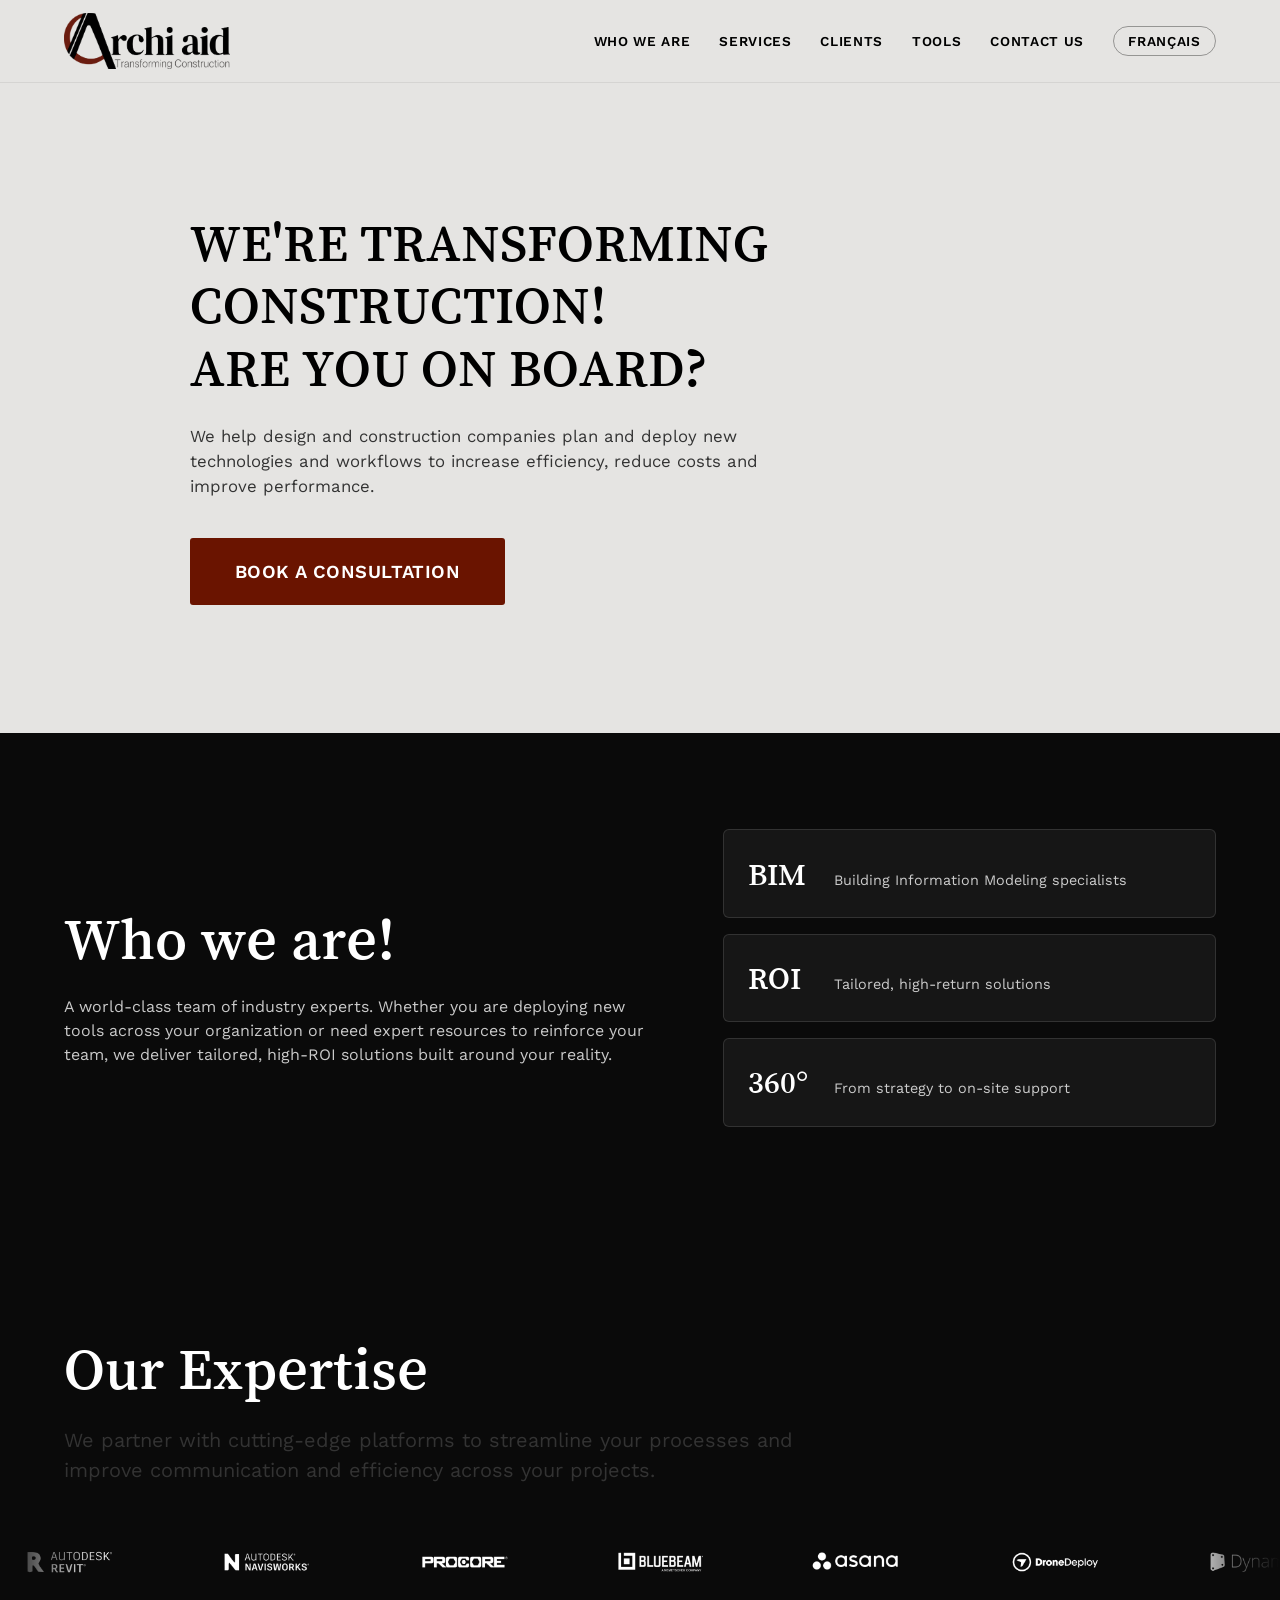
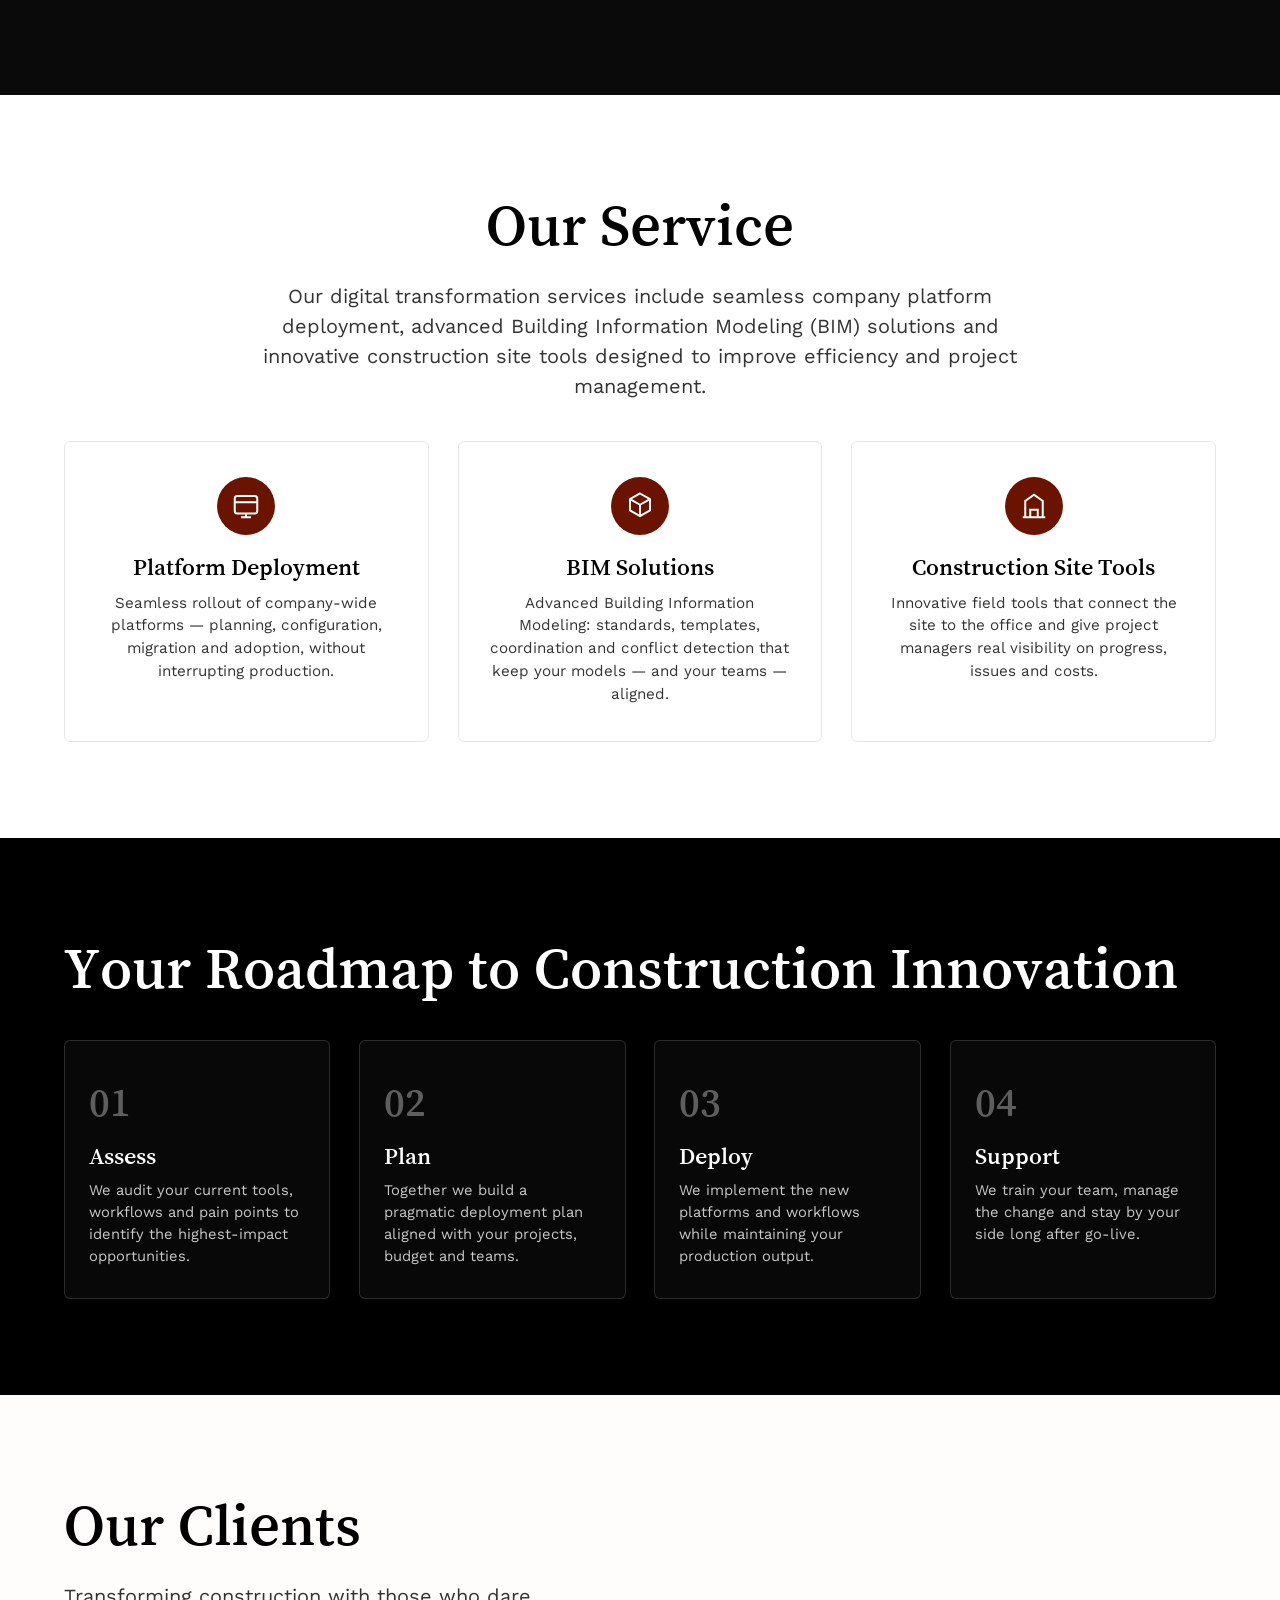
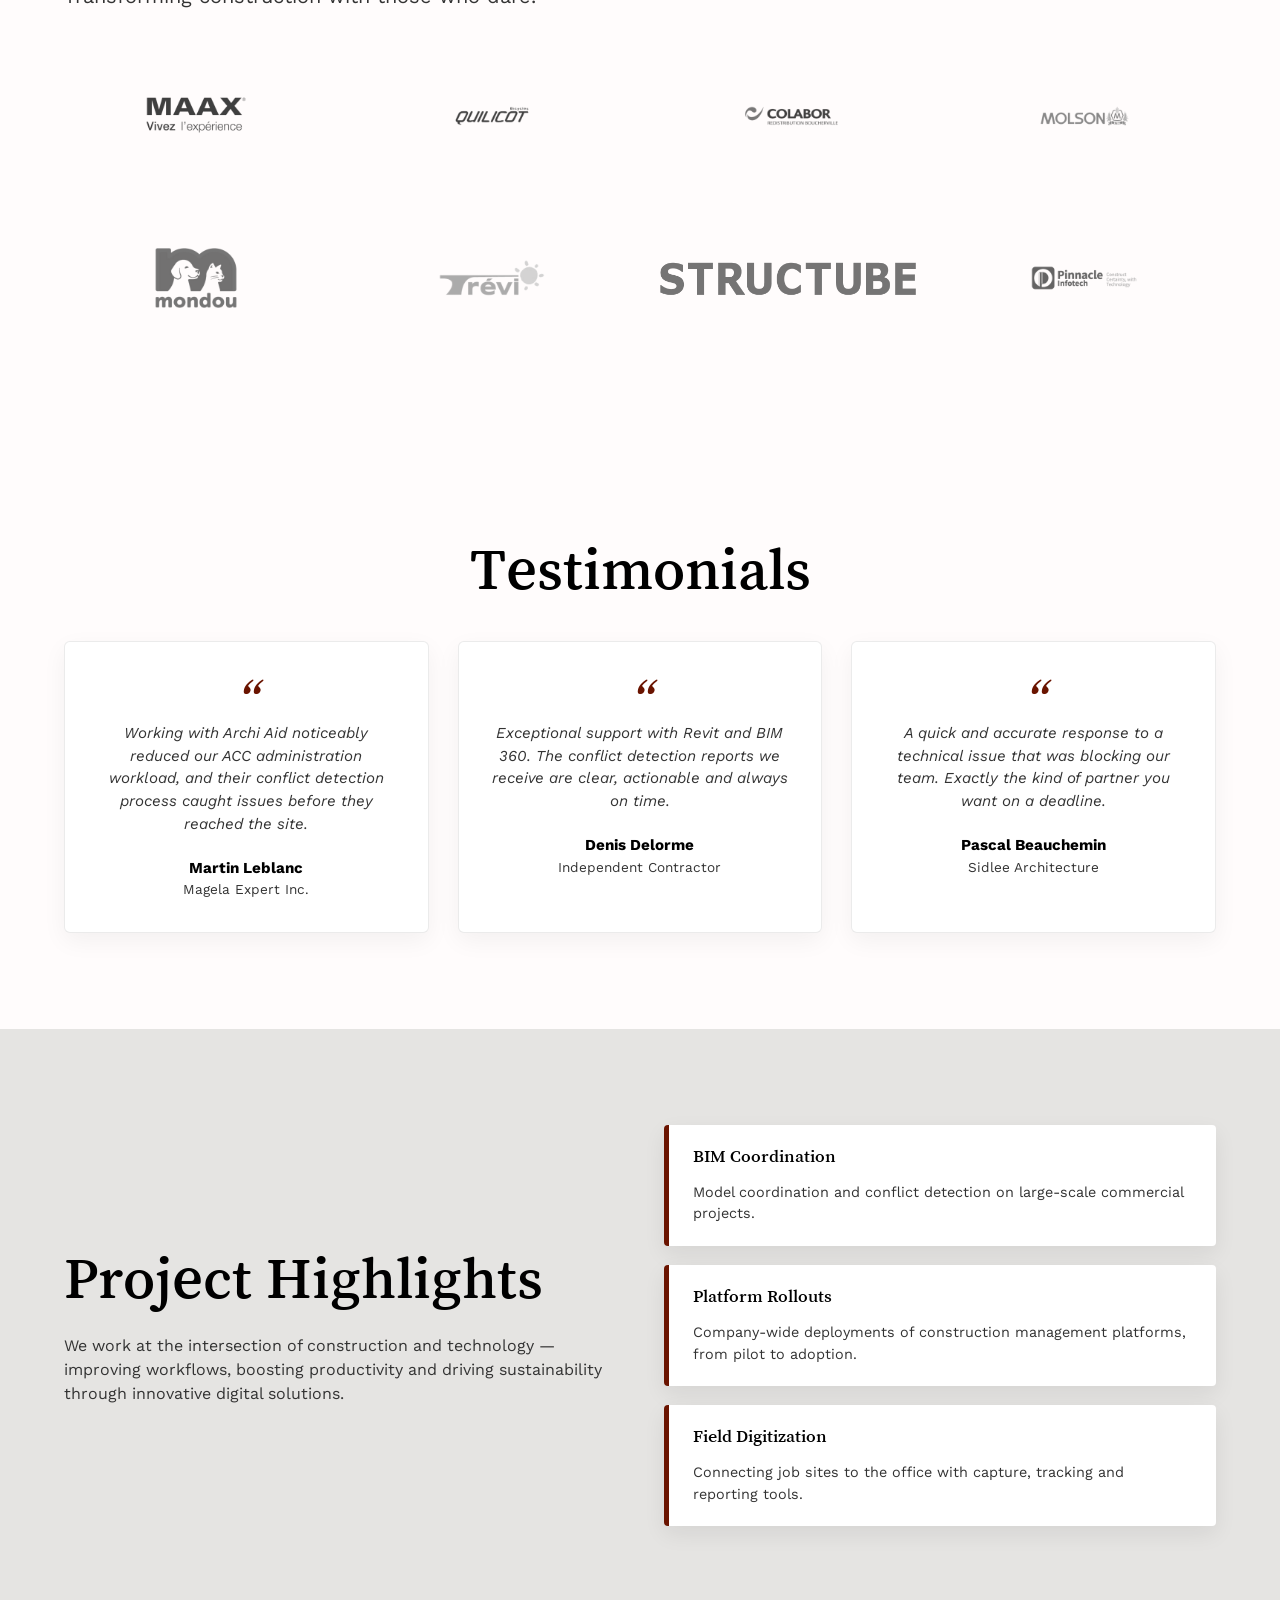
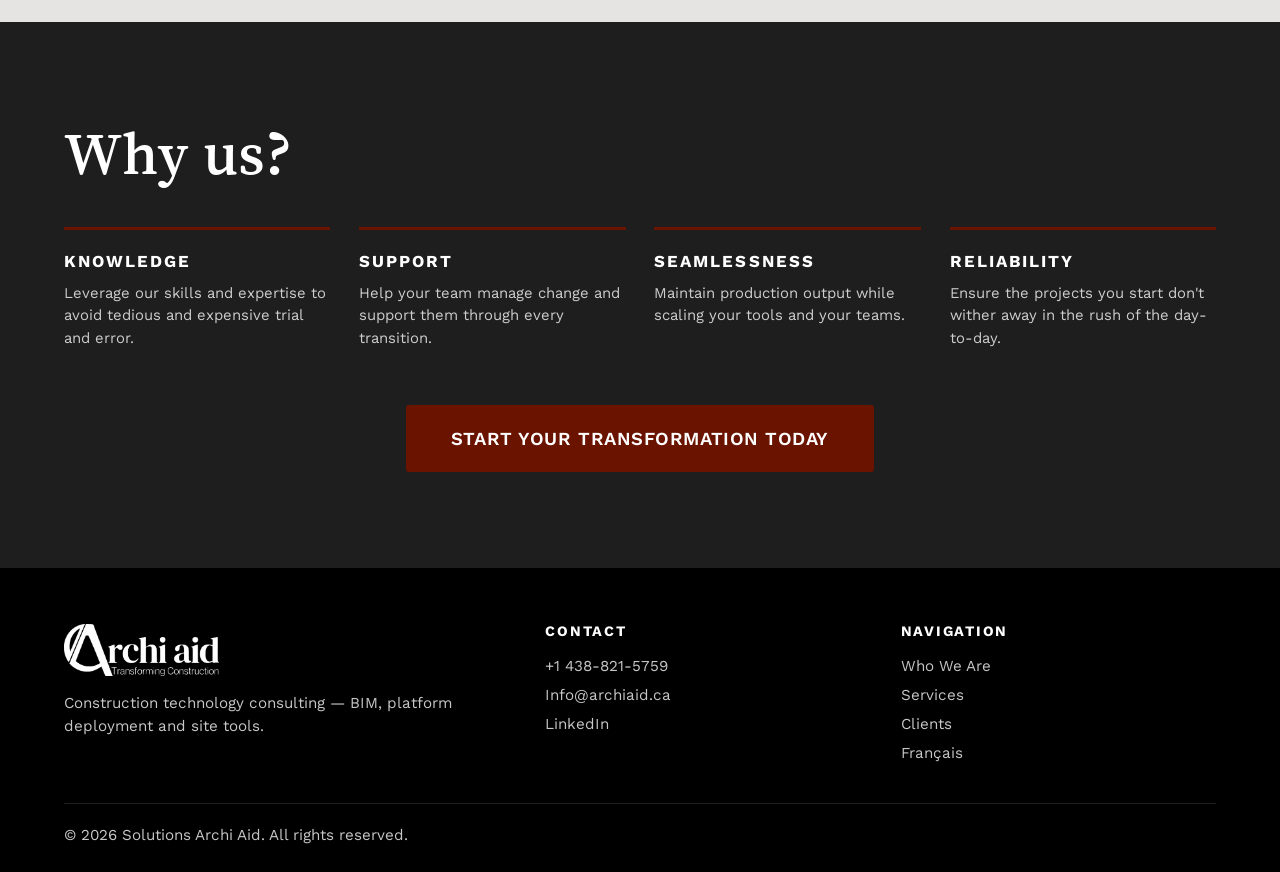
==== index.html @ fb306e9c "Espace Outils : diagnostic et matrice avec rapport PDF téléchargeable La connexion enregistre l'util" ====
<!DOCTYPE html>
<html lang="en">
<head>
  <meta charset="UTF-8">
  <meta name="viewport" content="width=device-width, initial-scale=1.0">
  <title>Archi Aid — Construction Technology Consulting</title>
  <meta name="description" content="Archi Aid helps design and construction companies plan and deploy new technologies and workflows — BIM, platform deployment and construction site tools — to increase efficiency, reduce costs and improve performance.">
  <link rel="preconnect" href="https://fonts.googleapis.com">
  <link rel="preconnect" href="https://fonts.gstatic.com" crossorigin>
  <link href="https://fonts.googleapis.com/css2?family=Song+Myung&family=Work+Sans:wght@400;600;700&display=swap" rel="stylesheet">
  <link rel="stylesheet" href="css/styles.css">
  <link rel="icon" type="image/png" href="assets/img/logo.png">
</head>
<body>

  <!-- ===== Header ===== -->
  <header class="site-header" id="top">
    <div class="container header-inner">
      <a href="#top" class="logo" aria-label="Archi Aid — home">
        <img src="assets/img/logo.png" alt="Archi Aid">
      </a>
      <nav class="main-nav" id="main-nav" aria-label="Main navigation">
        <a href="#about">Who We Are</a>
        <a href="#services">Services</a>
        <a href="#clients">Clients</a>
        <a href="#" data-open-modal>Tools</a>
        <a href="#contact">Contact Us</a>
        <a href="fr/index.html" class="lang-switch" lang="fr">Français</a>
      </nav>
      <button class="nav-toggle" id="nav-toggle" aria-label="Open menu" aria-expanded="false">
        <span></span><span></span><span></span>
      </button>
    </div>
  </header>

  <main>

    <!-- ===== Hero — fond platine #e5e4e2, texte noir ===== -->
    <section class="hero">
      <div class="container hero-inner">
        <h1>
          <span class="line">WE'RE TRANSFORMING CONSTRUCTION!</span>
          <span class="line">ARE YOU ON BOARD?</span>
        </h1>
        <p class="hero-lead">
          We help design and construction companies plan and deploy new technologies
          and workflows to increase efficiency, reduce costs and improve performance.
        </p>
        <a href="https://calendly.com/kmainville/meeting-with-karine-mainville-from-archi-aid" target="_blank" rel="noopener" class="btn btn-jumbo">Book a Consultation</a>
      </div>
    </section>

    <!-- ===== Who we are — fond #0a0a0a ===== -->
    <section class="section section-dark" id="about">
      <div class="container split">
        <div class="split-text">
          <h2>Who we are!</h2>
          <p>
            A world-class team of industry experts. Whether you are deploying new tools
            across your organization or need expert resources to reinforce your team,
            we deliver tailored, high-ROI solutions built around your reality.
          </p>
        </div>
        <div class="split-visual" aria-hidden="true">
          <div class="stat-card">
            <span class="stat-number">BIM</span>
            <span class="stat-label">Building Information Modeling specialists</span>
          </div>
          <div class="stat-card">
            <span class="stat-number">ROI</span>
            <span class="stat-label">Tailored, high-return solutions</span>
          </div>
          <div class="stat-card">
            <span class="stat-number">360°</span>
            <span class="stat-label">From strategy to on-site support</span>
          </div>
        </div>
      </div>
    </section>

    <!-- ===== Our Expertise — fond #0a0a0a, logos blancs défilants ===== -->
    <section class="section section-dark" id="expertise">
      <div class="container">
        <h2>Our Expertise</h2>
        <p class="section-lead">
          We partner with cutting-edge platforms to streamline your processes and
          improve communication and efficiency across your projects.
        </p>
      </div>
      <div class="marquee" aria-label="Technology platforms we work with">
        <div class="marquee-track">
          <img src="assets/img/platforms/Autodesk_revit_W.png" alt="Autodesk Revit">
          <img src="assets/img/platforms/Autodesk.Navisworks_W.png" alt="Autodesk Navisworks">
          <img src="assets/img/platforms/Procore_W.png" alt="Procore">
          <img src="assets/img/platforms/BlueBeam_W.png" alt="Bluebeam">
          <img src="assets/img/platforms/ASANA_W.png" alt="Asana">
          <img src="assets/img/platforms/DroneDeploy_W.png" alt="DroneDeploy">
          <img src="assets/img/platforms/Dynamo_W.png" alt="Dynamo">
          <img src="assets/img/platforms/ESTICOM_W.png" alt="Esticom">
          <img src="assets/img/platforms/Matterport_W.png" alt="Matterport">
          <img src="assets/img/platforms/Openspace_W.png" alt="OpenSpace">
          <img src="assets/img/platforms/Oracle_W.png" alt="Oracle">
          <img src="assets/img/platforms/Proest_W.png" alt="ProEst">
          <img src="assets/img/platforms/Project_W.png" alt="Microsoft Project">
          <img src="assets/img/platforms/Sage.Accounting_W.png" alt="Sage Accounting">
          <img src="assets/img/platforms/Structionsite_W.png" alt="StructionSite">
          <img src="assets/img/platforms/Wrike_W.png" alt="Wrike">
          <img src="assets/img/platforms/Yardi_W.png" alt="Yardi">
          <!-- doublon pour le défilement continu -->
          <img src="assets/img/platforms/Autodesk_revit_W.png" alt="" aria-hidden="true">
          <img src="assets/img/platforms/Autodesk.Navisworks_W.png" alt="" aria-hidden="true">
          <img src="assets/img/platforms/Procore_W.png" alt="" aria-hidden="true">
          <img src="assets/img/platforms/BlueBeam_W.png" alt="" aria-hidden="true">
          <img src="assets/img/platforms/ASANA_W.png" alt="" aria-hidden="true">
          <img src="assets/img/platforms/DroneDeploy_W.png" alt="" aria-hidden="true">
          <img src="assets/img/platforms/Dynamo_W.png" alt="" aria-hidden="true">
          <img src="assets/img/platforms/ESTICOM_W.png" alt="" aria-hidden="true">
          <img src="assets/img/platforms/Matterport_W.png" alt="" aria-hidden="true">
          <img src="assets/img/platforms/Openspace_W.png" alt="" aria-hidden="true">
          <img src="assets/img/platforms/Oracle_W.png" alt="" aria-hidden="true">
          <img src="assets/img/platforms/Proest_W.png" alt="" aria-hidden="true">
          <img src="assets/img/platforms/Project_W.png" alt="" aria-hidden="true">
          <img src="assets/img/platforms/Sage.Accounting_W.png" alt="" aria-hidden="true">
          <img src="assets/img/platforms/Structionsite_W.png" alt="" aria-hidden="true">
          <img src="assets/img/platforms/Wrike_W.png" alt="" aria-hidden="true">
          <img src="assets/img/platforms/Yardi_W.png" alt="" aria-hidden="true">
        </div>
      </div>
    </section>

    <!-- ===== Our Service — fond blanc, centré ===== -->
    <section class="section text-center" id="services">
      <div class="container">
        <h2>Our Service</h2>
        <p class="section-lead">
          Our digital transformation services include seamless company platform
          deployment, advanced Building Information Modeling (BIM) solutions and
          innovative construction site tools designed to improve efficiency and
          project management.
        </p>
        <div class="card-grid three">
          <article class="card">
            <div class="card-icon" aria-hidden="true">
              <svg viewBox="0 0 24 24" fill="none" stroke="currentColor" stroke-width="1.6"><rect x="3" y="4" width="18" height="14" rx="2"/><path d="M3 9h18M8 21h8M12 18v3"/></svg>
            </div>
            <h3>Platform Deployment</h3>
            <p>Seamless rollout of company-wide platforms — planning, configuration, migration and adoption, without interrupting production.</p>
          </article>
          <article class="card">
            <div class="card-icon" aria-hidden="true">
              <svg viewBox="0 0 24 24" fill="none" stroke="currentColor" stroke-width="1.6"><path d="M12 2l8 4.5v9L12 20l-8-4.5v-9L12 2z"/><path d="M12 11l8-4.5M12 11v9M12 11L4 6.5"/></svg>
            </div>
            <h3>BIM Solutions</h3>
            <p>Advanced Building Information Modeling: standards, templates, coordination and conflict detection that keep your models — and your teams — aligned.</p>
          </article>
          <article class="card">
            <div class="card-icon" aria-hidden="true">
              <svg viewBox="0 0 24 24" fill="none" stroke="currentColor" stroke-width="1.6"><path d="M3 21h18M5 21V8l7-5 7 5v13M9 21v-6h6v6"/></svg>
            </div>
            <h3>Construction Site Tools</h3>
            <p>Innovative field tools that connect the site to the office and give project managers real visibility on progress, issues and costs.</p>
          </article>
        </div>
      </div>
    </section>

    <!-- ===== Roadmap — fond noir ===== -->
    <section class="section section-black" id="roadmap">
      <div class="container">
        <h2>Your Roadmap to Construction Innovation</h2>
        <ol class="roadmap">
          <li class="roadmap-step">
            <span class="step-number">01</span>
            <h3>Assess</h3>
            <p>We audit your current tools, workflows and pain points to identify the highest-impact opportunities.</p>
          </li>
          <li class="roadmap-step">
            <span class="step-number">02</span>
            <h3>Plan</h3>
            <p>Together we build a pragmatic deployment plan aligned with your projects, budget and teams.</p>
          </li>
          <li class="roadmap-step">
            <span class="step-number">03</span>
            <h3>Deploy</h3>
            <p>We implement the new platforms and workflows while maintaining your production output.</p>
          </li>
          <li class="roadmap-step">
            <span class="step-number">04</span>
            <h3>Support</h3>
            <p>We train your team, manage the change and stay by your side long after go-live.</p>
          </li>
        </ol>
      </div>
    </section>

    <!-- ===== Our Clients — fond #fffcfc ===== -->
    <section class="section section-offwhite" id="clients">
      <div class="container">
        <h2>Our Clients</h2>
        <p class="section-lead">Transforming construction with those who dare.</p>
        <div class="client-grid">
          <img src="assets/img/clients/Bain-Maax.png" alt="Bain Maax">
          <img src="assets/img/clients/Bicycles-Quilicot.png" alt="Bicycles Quilicot">
          <img src="assets/img/clients/Colabor.png" alt="Colabor">
          <img src="assets/img/clients/Molson.png" alt="Molson">
          <img src="assets/img/clients/Mondou.png" alt="Mondou">
          <img src="assets/img/clients/Trevi.png" alt="Trévi">
          <img src="assets/img/clients/Structube.png" alt="Structube">
          <img src="assets/img/clients/Client-Logo-Website-2.png" alt="Client">
        </div>
      </div>
    </section>

    <!-- ===== Testimonials — fond #fffcfc, centré ===== -->
    <section class="section section-offwhite text-center" id="testimonials">
      <div class="container">
        <h2>Testimonials</h2>
        <div class="card-grid three">
          <figure class="testimonial">
            <blockquote>
              Working with Archi Aid noticeably reduced our ACC administration workload,
              and their conflict detection process caught issues before they reached the site.
            </blockquote>
            <figcaption><strong>Martin Leblanc</strong><span>Magela Expert Inc.</span></figcaption>
          </figure>
          <figure class="testimonial">
            <blockquote>
              Exceptional support with Revit and BIM 360. The conflict detection reports
              we receive are clear, actionable and always on time.
            </blockquote>
            <figcaption><strong>Denis Delorme</strong><span>Independent Contractor</span></figcaption>
          </figure>
          <figure class="testimonial">
            <blockquote>
              A quick and accurate response to a technical issue that was blocking our team.
              Exactly the kind of partner you want on a deadline.
            </blockquote>
            <figcaption><strong>Pascal Beauchemin</strong><span>Sidlee Architecture</span></figcaption>
          </figure>
        </div>
      </div>
    </section>

    <!-- ===== Project Highlights — fond platine #e5e4e2 ===== -->
    <section class="section section-platinum" id="highlights">
      <div class="container highlight-split">
        <div>
          <h2>Project Highlights</h2>
          <p>
            We work at the intersection of construction and technology — improving
            workflows, boosting productivity and driving sustainability through
            innovative digital solutions.
          </p>
        </div>
        <div class="highlight-cards">
          <article class="highlight-card">
            <h3>BIM Coordination</h3>
            <p>Model coordination and conflict detection on large-scale commercial projects.</p>
          </article>
          <article class="highlight-card">
            <h3>Platform Rollouts</h3>
            <p>Company-wide deployments of construction management platforms, from pilot to adoption.</p>
          </article>
          <article class="highlight-card">
            <h3>Field Digitization</h3>
            <p>Connecting job sites to the office with capture, tracking and reporting tools.</p>
          </article>
        </div>
      </div>
    </section>

    <!-- ===== Why us? — fond #1e1e1e ===== -->
    <section class="section section-why" id="why-us">
      <div class="container">
        <h2>Why us?</h2>
        <div class="card-grid four">
          <article class="pillar">
            <h3>Knowledge</h3>
            <p>Leverage our skills and expertise to avoid tedious and expensive trial and error.</p>
          </article>
          <article class="pillar">
            <h3>Support</h3>
            <p>Help your team manage change and support them through every transition.</p>
          </article>
          <article class="pillar">
            <h3>Seamlessness</h3>
            <p>Maintain production output while scaling your tools and your teams.</p>
          </article>
          <article class="pillar">
            <h3>Reliability</h3>
            <p>Ensure the projects you start don't wither away in the rush of the day-to-day.</p>
          </article>
        </div>
        <div class="why-cta">
          <a href="https://calendly.com/kmainville/meeting-with-karine-mainville-from-archi-aid" target="_blank" rel="noopener" class="btn btn-jumbo">Start Your Transformation Today</a>
        </div>
      </div>
    </section>

  </main>

  <!-- ===== Footer — fond noir ===== -->
  <footer class="site-footer" id="contact">
    <div class="container footer-inner">
      <div class="footer-brand">
        <a href="#top" class="footer-logo"><img src="assets/img/logo.png" alt="Archi Aid"></a>
        <p>Construction technology consulting — BIM, platform deployment and site tools.</p>
      </div>
      <div class="footer-contact">
        <h3>Contact</h3>
        <p><a href="tel:+14388215759">+1 438-821-5759</a></p>
        <p><a href="mailto:Info@archiaid.ca">Info@archiaid.ca</a></p>
        <p><a href="https://www.linkedin.com/company/solutions-archi-aid/" rel="noopener" target="_blank">LinkedIn</a></p>
      </div>
      <div class="footer-nav">
        <h3>Navigation</h3>
        <p><a href="#about">Who We Are</a></p>
        <p><a href="#services">Services</a></p>
        <p><a href="#clients">Clients</a></p>
        <p><a href="fr/index.html" lang="fr">Français</a></p>
      </div>
    </div>
    <div class="container footer-bottom">
      <p>© <span id="year"></span> Solutions Archi Aid. All rights reserved.</p>
    </div>
  </footer>

  <!-- ===== Modale Connexion / Création de compte ===== -->
  <div class="modal-overlay" id="auth-modal" data-redirect="outils/index.html" role="dialog" aria-modal="true" aria-labelledby="auth-modal-title">
    <div class="modal">
      <div class="modal-header">
        <h3 id="auth-modal-title">Tools</h3>
        <button class="modal-close" aria-label="Close">&times;</button>
      </div>
      <div class="modal-tabs" role="tablist">
        <button class="modal-tab active" data-target="login-form" role="tab">Log In</button>
        <button class="modal-tab" data-target="signup-form" role="tab">Create Account</button>
      </div>
      <form class="modal-form active" id="login-form">
        <div class="form-field">
          <label for="login-email">Email</label>
          <input type="email" id="login-email" name="email" autocomplete="email" required>
        </div>
        <div class="form-field">
          <label for="login-password">Password</label>
          <input type="password" id="login-password" name="password" autocomplete="current-password" required>
        </div>
        <button type="submit" class="btn">Log In</button>
        <p class="form-note" data-success="Logged in — taking you to your tools…">Access your Archi Aid client tools.</p>
      </form>
      <form class="modal-form" id="signup-form">
        <div class="form-field">
          <label for="signup-name">Full Name</label>
          <input type="text" id="signup-name" name="name" autocomplete="name" required>
        </div>
        <div class="form-field">
          <label for="signup-email">Email</label>
          <input type="email" id="signup-email" name="email" autocomplete="email" required>
        </div>
        <div class="form-field">
          <label for="signup-password">Password</label>
          <input type="password" id="signup-password" name="password" autocomplete="new-password" minlength="8" required>
        </div>
        <button type="submit" class="btn">Create Account</button>
        <p class="form-note" data-success="Account created — taking you to your tools…">Create your account to access Archi Aid tools.</p>
      </form>
    </div>
  </div>

  <script src="js/main.js"></script>
</body>
</html>
---- css/styles.css ----
/* =====================================================
   Archi Aid — main stylesheet
   Palette et typographie reprises d'archiaid.ca :
   accent #6a1400, héro #e5e4e2, sections #0a0a0a / #fffcfc,
   titres Song Myung, texte Work Sans (20px / 25px)
   ===================================================== */

:root {
  --accent: #6a1400;
  --accent-hover: #8a2000;
  --hero-bg: #e5e4e2;
  --dark: #0a0a0a;
  --darker: #000000;
  --why-bg: #1e1e1e;
  --light: #ffffff;
  --off-white: #fffcfc;
  --text-dark: #000000;
  --text-grey: #333333;
  --text-light: #ffffff;
  --text-light-soft: rgba(255, 255, 255, 0.78);
  --font-heading: "Song Myung", "Georgia", serif;
  --font-body: "Work Sans", "Segoe UI", Arial, sans-serif;
}

* { box-sizing: border-box; margin: 0; padding: 0; }

html { scroll-behavior: smooth; }

body {
  font-family: var(--font-body);
  font-size: 20px;
  line-height: 1.5;
  color: var(--text-dark);
  background: var(--light);
  -webkit-font-smoothing: antialiased;
}

img, svg { max-width: 100%; display: block; }
a { color: inherit; }

.container {
  width: min(1200px, 90%);
  margin-inline: auto;
}

h1, h2, h3 {
  font-family: var(--font-heading);
  font-weight: 400;
  line-height: 1.1;
}

h2 { font-size: clamp(2.2rem, 5vw, 3.75rem); margin-bottom: 1.5rem; }
h3 { font-size: 1.5rem; }

/* ---------- Buttons (style Salient : rectangulaire, accent rouille) ---------- */
.btn {
  display: inline-block;
  font-family: var(--font-body);
  font-size: 1rem;
  font-weight: 600;
  letter-spacing: 0.03em;
  text-decoration: none;
  text-transform: uppercase;
  background: var(--accent);
  color: #fff;
  padding: 1rem 2.2rem;
  border-radius: 3px;
  transition: background 0.2s ease, transform 0.15s ease;
}
.btn:hover { background: var(--accent-hover); transform: translateY(-2px); }
.btn-jumbo { font-size: 1.15rem; padding: 1.25rem 2.8rem; }

/* ---------- Header ---------- */
.site-header {
  position: sticky;
  top: 0;
  z-index: 50;
  background: var(--hero-bg);
  border-bottom: 1px solid rgba(0, 0, 0, 0.07);
}

.header-inner {
  display: flex;
  align-items: center;
  justify-content: space-between;
  padding-block: 0.8rem;
  gap: 1rem;
}

.logo { display: block; }
.logo img { height: 56px; width: auto; }

.main-nav {
  display: flex;
  align-items: center;
  gap: 1.8rem;
}
.main-nav a {
  text-decoration: none;
  font-size: 0.85rem;
  font-weight: 600;
  text-transform: uppercase;
  letter-spacing: 0.05em;
  color: var(--text-dark);
  transition: color 0.15s ease;
}
.main-nav a:hover { color: var(--accent); }
.lang-switch {
  border: 1px solid rgba(0, 0, 0, 0.35);
  border-radius: 999px;
  padding: 0.25rem 0.9rem;
}

.nav-toggle {
  display: none;
  flex-direction: column;
  gap: 5px;
  background: none;
  border: none;
  cursor: pointer;
  padding: 6px;
}
.nav-toggle span {
  width: 24px;
  height: 2px;
  background: var(--text-dark);
}

/* ---------- Hero (fond platine, texte noir, comme l'original) ---------- */
.hero {
  background: var(--hero-bg);
  color: var(--text-dark);
}

.hero-inner {
  padding-block: clamp(4.5rem, 10vw, 8rem);
  max-width: 900px;
}

.hero h1 {
  font-size: clamp(2rem, 4.5vw, 3.4rem);
  line-height: 1.15;
  margin-bottom: 1.6rem;
}
.hero h1 .line { display: block; }

.hero-lead {
  font-size: 1.05rem;
  color: var(--text-grey);
  max-width: 640px;
  margin-bottom: 2.4rem;
}

/* ---------- Sections ---------- */
.section { padding-block: clamp(3.5rem, 8vw, 6rem); }
.section-dark { background: var(--dark); color: var(--text-light); }
.section-black { background: var(--darker); color: var(--text-light); }
.section-offwhite { background: var(--off-white); color: var(--text-dark); }
.section-platinum { background: var(--hero-bg); color: var(--text-dark); }
.section-why { background: var(--why-bg); color: var(--text-light); }

.section-lead { max-width: 760px; margin-bottom: 2.5rem; }
.section-dark .section-lead,
.section-black .section-lead,
.section-why .section-lead { color: var(--text-light-soft); }
.section-offwhite .section-lead,
.section .section-lead { color: var(--text-grey); }

.text-center { text-align: center; }
.text-center .section-lead { margin-inline: auto; }

/* ---------- Qui sommes-nous ---------- */
.split {
  display: grid;
  grid-template-columns: 1.1fr 0.9fr;
  gap: 3.5rem;
  align-items: center;
}
.split-text p { color: var(--text-light-soft); margin-top: 1rem; font-size: 1rem; }

.stat-card {
  background: rgba(255, 255, 255, 0.05);
  border: 1px solid rgba(255, 255, 255, 0.12);
  border-radius: 6px;
  padding: 1.2rem 1.5rem;
  display: flex;
  align-items: baseline;
  gap: 1.2rem;
  margin-bottom: 1rem;
}
.stat-number {
  font-family: var(--font-heading);
  font-size: 2rem;
  color: #fff;
  min-width: 4.2rem;
}
.stat-label { font-size: 0.9rem; color: var(--text-light-soft); }

/* ---------- Bandeau logos plateformes (défilement continu) ---------- */
.marquee {
  overflow: hidden;
  margin-top: 2.5rem;
  -webkit-mask-image: linear-gradient(90deg, transparent, #000 8%, #000 92%, transparent);
  mask-image: linear-gradient(90deg, transparent, #000 8%, #000 92%, transparent);
}
.marquee-track {
  display: flex;
  align-items: center;
  gap: 3.5rem;
  width: max-content;
  animation: marquee 40s linear infinite;
}
.marquee-track img {
  height: 74px;
  width: auto;
  flex-shrink: 0;
}
@keyframes marquee {
  from { transform: translateX(0); }
  to { transform: translateX(-50%); }
}
.marquee:hover .marquee-track { animation-play-state: paused; }

/* ---------- Services ---------- */
.card-grid { display: grid; gap: 1.8rem; margin-top: 2.5rem; }
.card-grid.three { grid-template-columns: repeat(3, 1fr); }
.card-grid.four { grid-template-columns: repeat(4, 1fr); }

.card {
  border: 1px solid rgba(0, 0, 0, 0.1);
  border-radius: 6px;
  padding: 2.2rem 1.8rem;
  text-align: center;
  transition: transform 0.2s ease, box-shadow 0.2s ease;
}
.card:hover { transform: translateY(-5px); box-shadow: 0 14px 34px rgba(0, 0, 0, 0.1); }
.card h3 { margin-block: 1.2rem 0.7rem; }
.card p { color: var(--text-grey); font-size: 0.95rem; }

.card-icon {
  width: 58px;
  height: 58px;
  margin-inline: auto;
  border-radius: 50%;
  background: var(--accent);
  color: #fff;
  display: grid;
  place-items: center;
}
.card-icon svg { width: 30px; height: 30px; }

/* ---------- Feuille de route ---------- */
.roadmap {
  list-style: none;
  display: grid;
  grid-template-columns: repeat(4, 1fr);
  gap: 1.8rem;
  margin-top: 2.5rem;
}
.roadmap-step {
  border: 1px solid rgba(255, 255, 255, 0.14);
  border-radius: 6px;
  padding: 1.9rem 1.5rem;
  background: rgba(255, 255, 255, 0.03);
}
.step-number {
  font-family: var(--font-heading);
  font-size: 2.6rem;
  color: var(--text-light);
  opacity: 0.35;
  display: block;
  margin-bottom: 0.6rem;
}
.roadmap-step h3 { margin-bottom: 0.6rem; }
.roadmap-step p { font-size: 0.92rem; color: var(--text-light-soft); }

/* ---------- Clients ---------- */
.client-grid {
  display: grid;
  grid-template-columns: repeat(4, 1fr);
  gap: 2rem;
  margin-top: 2.5rem;
  align-items: center;
}
.client-grid img {
  max-height: 130px;
  width: auto;
  margin-inline: auto;
  filter: grayscale(1);
  opacity: 0.75;
  transition: filter 0.2s ease, opacity 0.2s ease;
}
.client-grid img:hover { filter: none; opacity: 1; }

/* ---------- Témoignages ---------- */
.testimonial {
  background: #fff;
  border: 1px solid rgba(0, 0, 0, 0.08);
  border-radius: 6px;
  padding: 2rem 1.8rem;
  display: flex;
  flex-direction: column;
  gap: 1.3rem;
  box-shadow: 0 8px 24px rgba(0, 0, 0, 0.05);
}
.testimonial blockquote {
  font-size: 0.95rem;
  color: var(--text-grey);
  font-style: italic;
}
.testimonial blockquote::before {
  content: "\201C";
  display: block;
  font-family: var(--font-heading);
  font-size: 3rem;
  line-height: 1;
  color: var(--accent);
}
.testimonial figcaption { display: flex; flex-direction: column; }
.testimonial figcaption strong { font-size: 0.95rem; }
.testimonial figcaption span { font-size: 0.85rem; color: var(--text-grey); }

/* ---------- Réalisations ---------- */
.highlight-split {
  display: grid;
  grid-template-columns: 1fr 1fr;
  gap: 3rem;
  align-items: center;
}
.highlight-split p { color: var(--text-grey); font-size: 1rem; margin-top: 1rem; }
.highlight-cards { display: grid; gap: 1.2rem; }
.highlight-card {
  background: #fff;
  border-left: 5px solid var(--accent);
  border-radius: 4px;
  padding: 1.3rem 1.5rem;
  box-shadow: 0 8px 22px rgba(0, 0, 0, 0.07);
}
.highlight-card h3 { font-size: 1.15rem; margin-bottom: 0.4rem; }
.highlight-card p { font-size: 0.9rem; color: var(--text-grey); }

/* ---------- Pourquoi nous ---------- */
.section-why h2 { font-size: clamp(2.3rem, 5vw, 3.9rem); }
.pillar { border-top: 3px solid var(--accent); padding-top: 1.4rem; }
.pillar h3 {
  font-family: var(--font-body);
  font-weight: 700;
  text-transform: uppercase;
  letter-spacing: 0.12em;
  font-size: 1.05rem;
  margin-bottom: 0.7rem;
  color: #fff;
}
.pillar p { font-size: 0.93rem; color: var(--text-light-soft); }

.why-cta { text-align: center; margin-top: 3.5rem; }

/* ---------- Pied de page ---------- */
.site-footer { background: var(--darker); color: var(--text-light-soft); }
.footer-inner {
  display: grid;
  grid-template-columns: 1.4fr 1fr 1fr;
  gap: 2.5rem;
  padding-block: 3.5rem 2rem;
}
.footer-logo img { height: 52px; width: auto; filter: brightness(0) invert(1); }
.footer-brand p { margin-top: 1rem; font-size: 0.9rem; }
.site-footer h3 {
  font-family: var(--font-body);
  font-weight: 700;
  text-transform: uppercase;
  letter-spacing: 0.12em;
  font-size: 0.9rem;
  color: #fff;
  margin-bottom: 0.9rem;
}
.site-footer p { margin-bottom: 0.4rem; font-size: 0.95rem; }
.site-footer a { text-decoration: none; }
.site-footer a:hover { color: #fff; }
.footer-bottom {
  border-top: 1px solid rgba(255, 255, 255, 0.12);
  padding-block: 1.2rem;
  font-size: 0.82rem;
}

/* ---------- Modale Connexion / Création de compte ---------- */
.modal-overlay {
  position: fixed;
  inset: 0;
  z-index: 100;
  display: none;
  align-items: center;
  justify-content: center;
  background: rgba(0, 0, 0, 0.65);
  padding: 1rem;
}
.modal-overlay.open { display: flex; }

.modal {
  background: #fff;
  color: var(--text-dark);
  width: min(440px, 100%);
  border-radius: 8px;
  box-shadow: 0 24px 60px rgba(0, 0, 0, 0.35);
  overflow: hidden;
  animation: modal-in 0.25s ease;
}
@keyframes modal-in {
  from { opacity: 0; transform: translateY(18px); }
  to { opacity: 1; transform: none; }
}

.modal-header {
  display: flex;
  align-items: center;
  justify-content: space-between;
  padding: 1.2rem 1.5rem 0;
}
.modal-header h3 { font-size: 1.5rem; }
.modal-close {
  background: none;
  border: none;
  font-size: 1.6rem;
  line-height: 1;
  cursor: pointer;
  color: var(--text-grey);
  padding: 0.2rem 0.4rem;
}
.modal-close:hover { color: var(--accent); }

.modal-tabs {
  display: flex;
  margin: 1rem 1.5rem 0;
  border-bottom: 2px solid rgba(0, 0, 0, 0.1);
}
.modal-tab {
  flex: 1;
  background: none;
  border: none;
  font-family: var(--font-body);
  font-size: 0.85rem;
  font-weight: 600;
  text-transform: uppercase;
  letter-spacing: 0.05em;
  color: var(--text-grey);
  padding: 0.8rem 0.5rem;
  cursor: pointer;
  border-bottom: 3px solid transparent;
  margin-bottom: -2px;
  transition: color 0.15s ease, border-color 0.15s ease;
}
.modal-tab.active { color: var(--accent); border-bottom-color: var(--accent); }
.modal-tab:hover { color: var(--accent); }

.modal-form { display: none; padding: 1.5rem; }
.modal-form.active { display: block; }

.form-field { margin-bottom: 1.1rem; }
.form-field label {
  display: block;
  font-size: 0.8rem;
  font-weight: 600;
  text-transform: uppercase;
  letter-spacing: 0.05em;
  color: var(--text-grey);
  margin-bottom: 0.35rem;
}
.form-field input {
  width: 100%;
  font-family: var(--font-body);
  font-size: 0.95rem;
  padding: 0.75rem 0.9rem;
  border: 1px solid rgba(0, 0, 0, 0.25);
  border-radius: 4px;
  background: #fff;
  color: var(--text-dark);
}
.form-field input:focus {
  outline: none;
  border-color: var(--accent);
  box-shadow: 0 0 0 3px rgba(106, 20, 0, 0.15);
}

.modal-form .btn { width: 100%; text-align: center; margin-top: 0.4rem; }

.form-note {
  margin-top: 1rem;
  font-size: 0.85rem;
  color: var(--text-grey);
  text-align: center;
}
.form-note.success { color: #1a7a2e; }

body.modal-locked { overflow: hidden; }

/* ---------- Animation d'apparition ---------- */
.reveal {
  opacity: 0;
  transform: translateY(24px);
  transition: opacity 0.6s ease, transform 0.6s ease;
}
.reveal.visible { opacity: 1; transform: none; }

@media (prefers-reduced-motion: reduce) {
  html { scroll-behavior: auto; }
  .reveal { opacity: 1; transform: none; transition: none; }
  .marquee-track { animation: none; }
}

/* ---------- Responsive ---------- */
@media (max-width: 960px) {
  body { font-size: 18px; }
  .card-grid.four { grid-template-columns: repeat(2, 1fr); }
  .roadmap { grid-template-columns: repeat(2, 1fr); }
  .split, .highlight-split { grid-template-columns: 1fr; }
  .client-grid { grid-template-columns: repeat(3, 1fr); }
  .footer-inner { grid-template-columns: 1fr 1fr; }
}

@media (max-width: 680px) {
  .main-nav {
    position: absolute;
    top: 100%;
    left: 0;
    right: 0;
    background: var(--hero-bg);
    flex-direction: column;
    align-items: flex-start;
    padding: 1.2rem 5%;
    gap: 1rem;
    display: none;
    border-bottom: 1px solid rgba(0, 0, 0, 0.1);
  }
  .main-nav.open { display: flex; }
  .nav-toggle { display: flex; }
  .card-grid.three, .card-grid.four, .roadmap { grid-template-columns: 1fr; }
  .client-grid { grid-template-columns: repeat(2, 1fr); }
  .footer-inner { grid-template-columns: 1fr; }
  .logo img { height: 44px; }
}
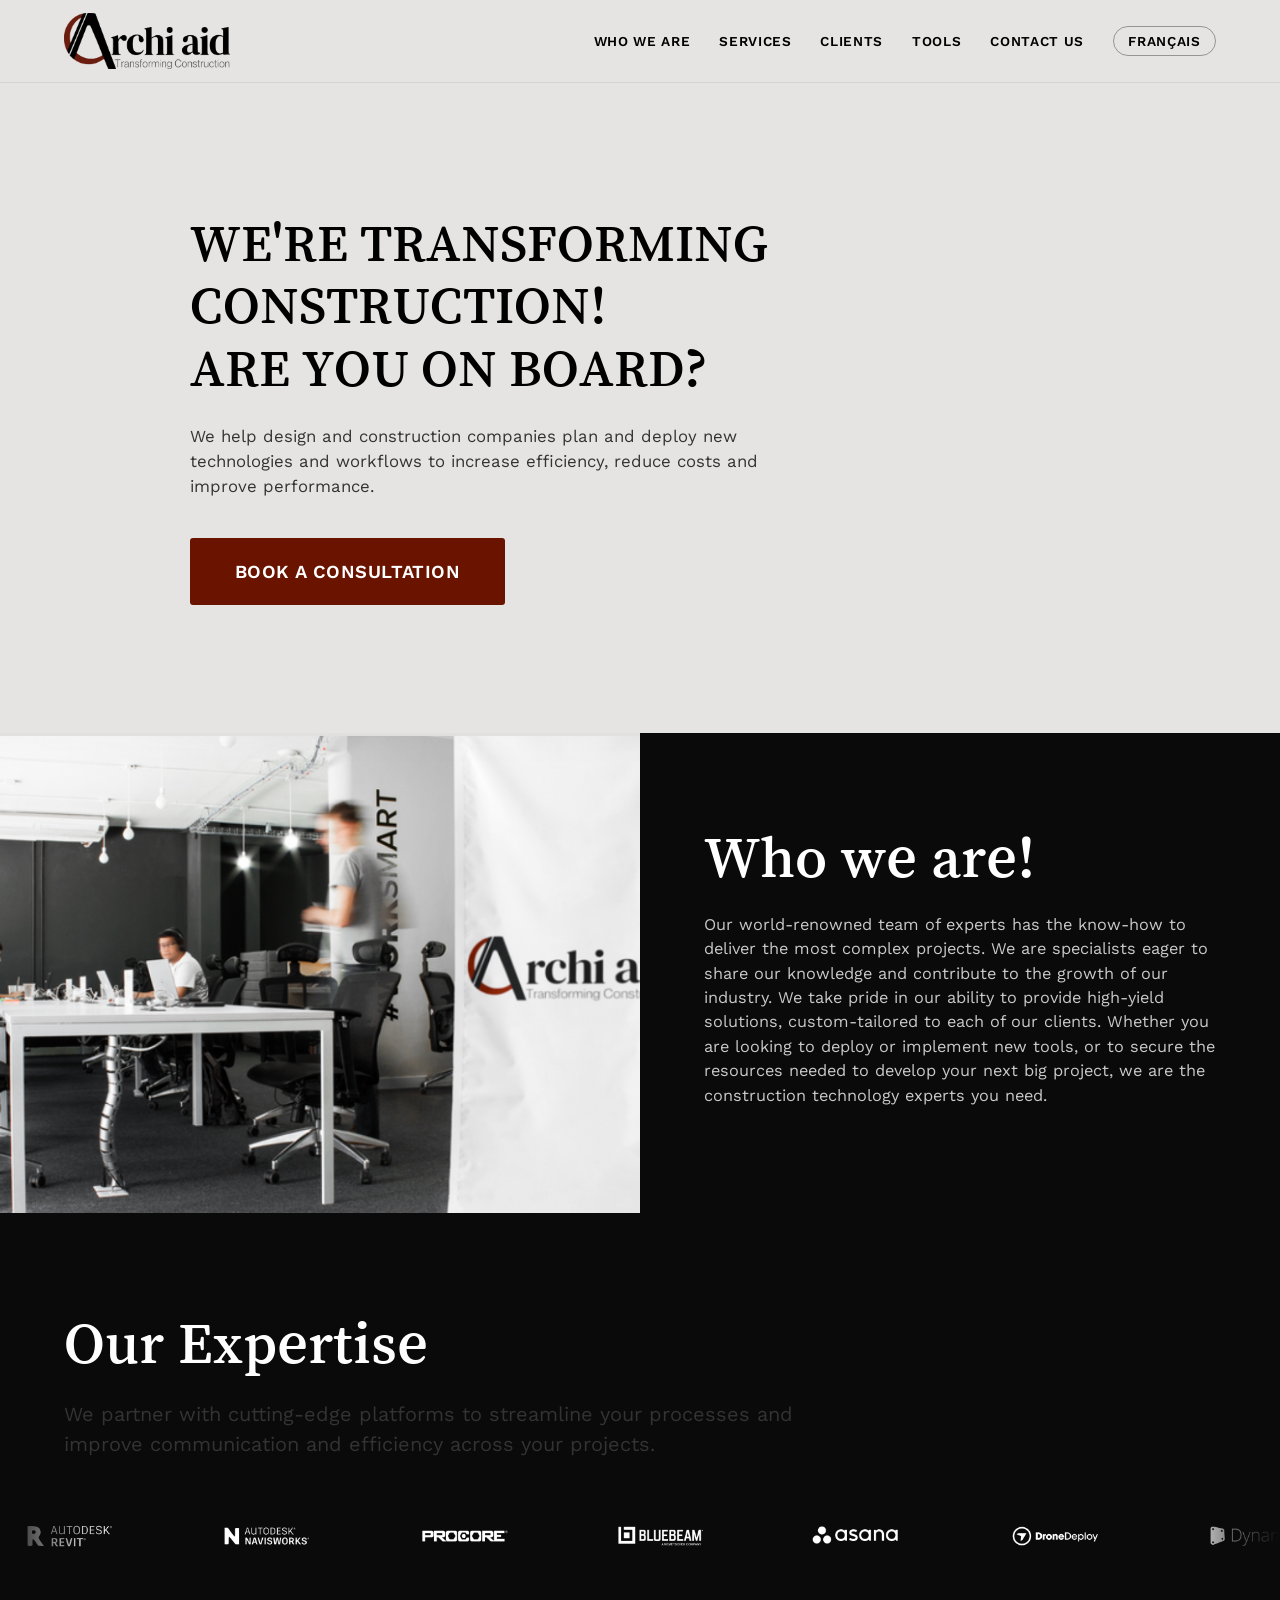
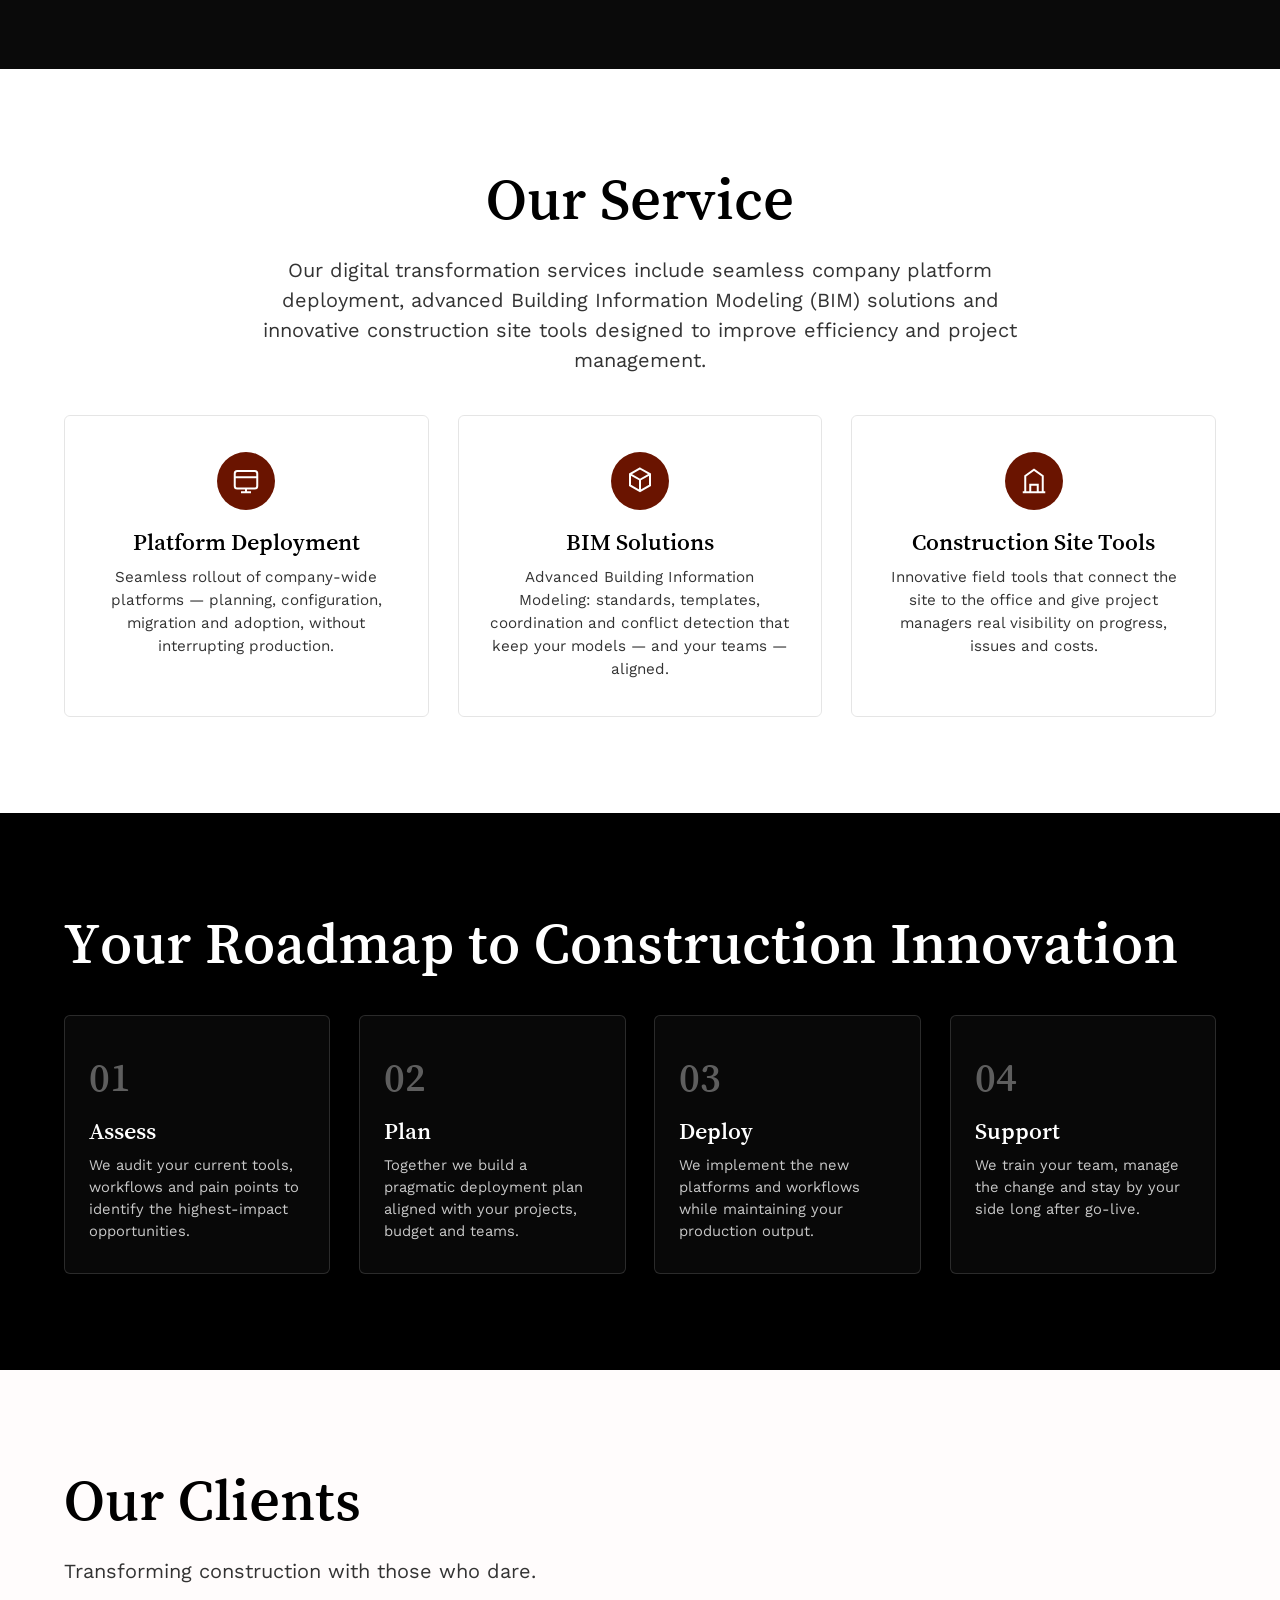
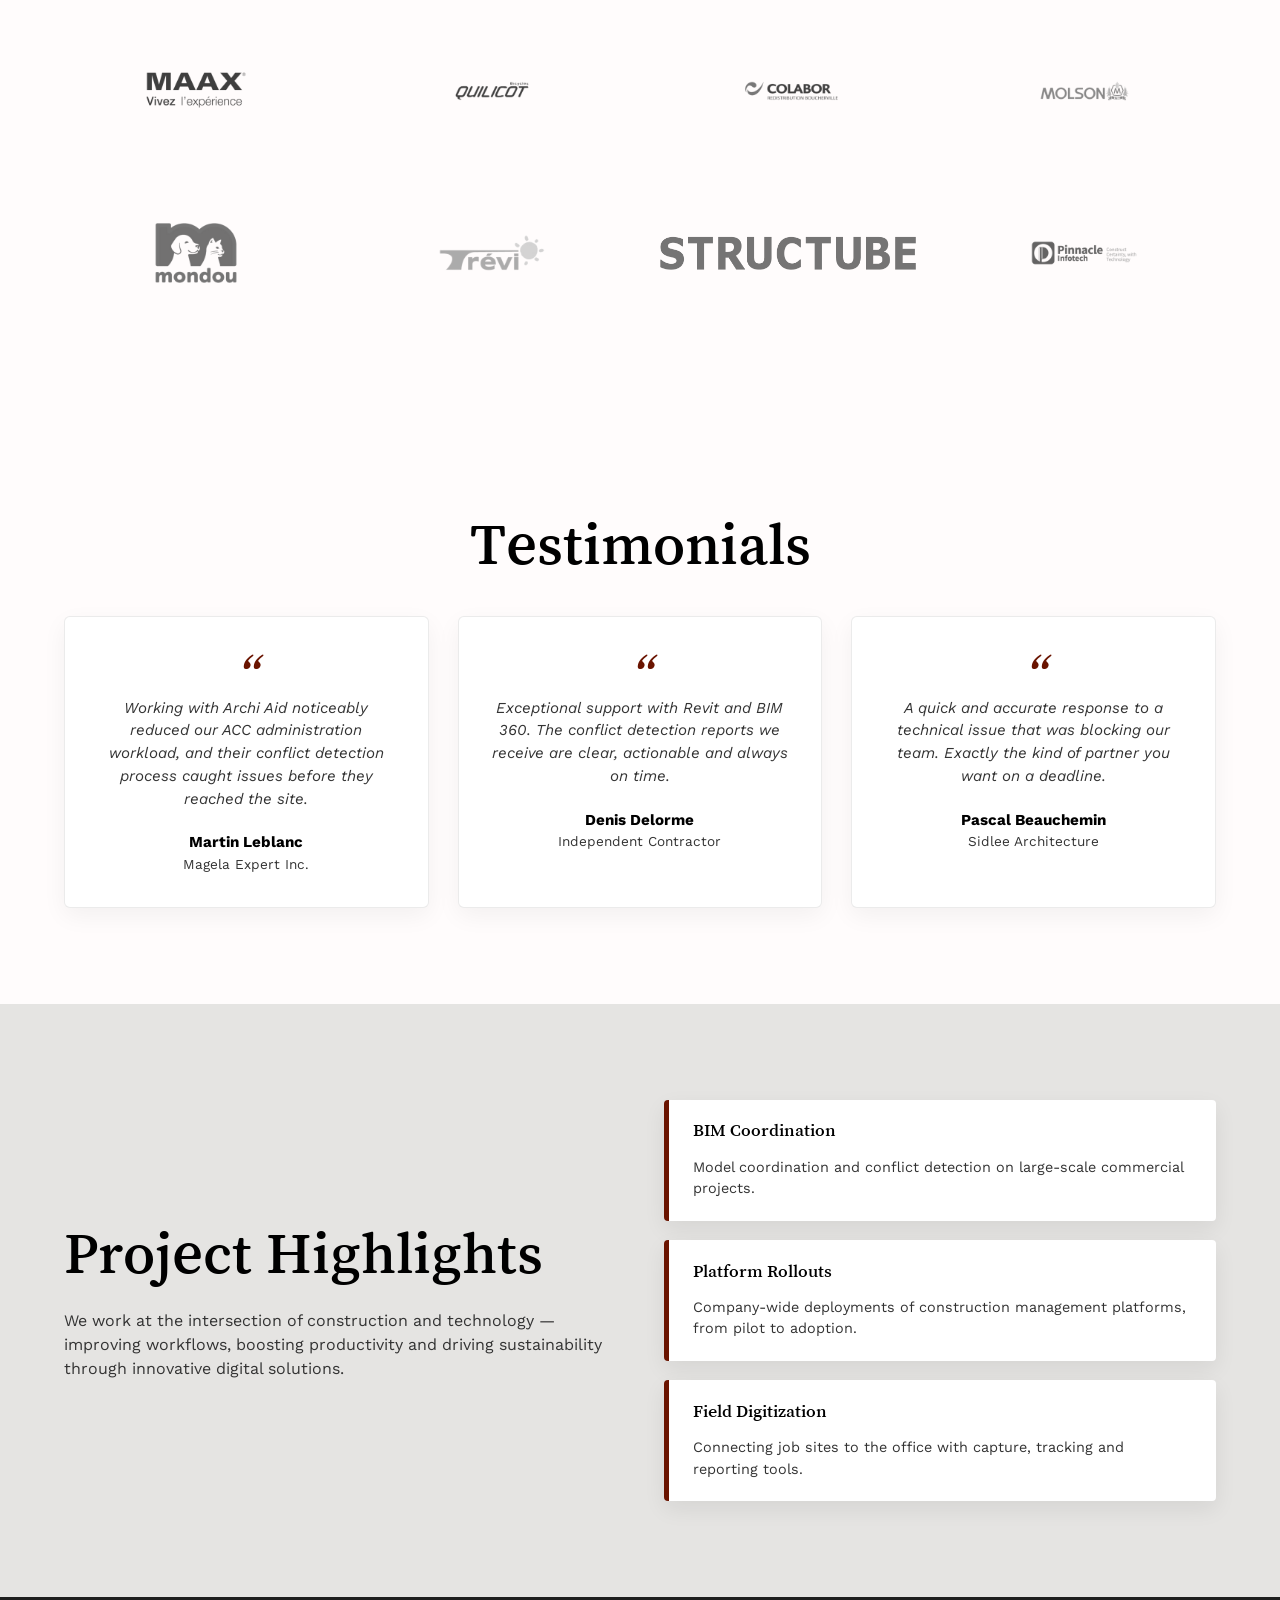
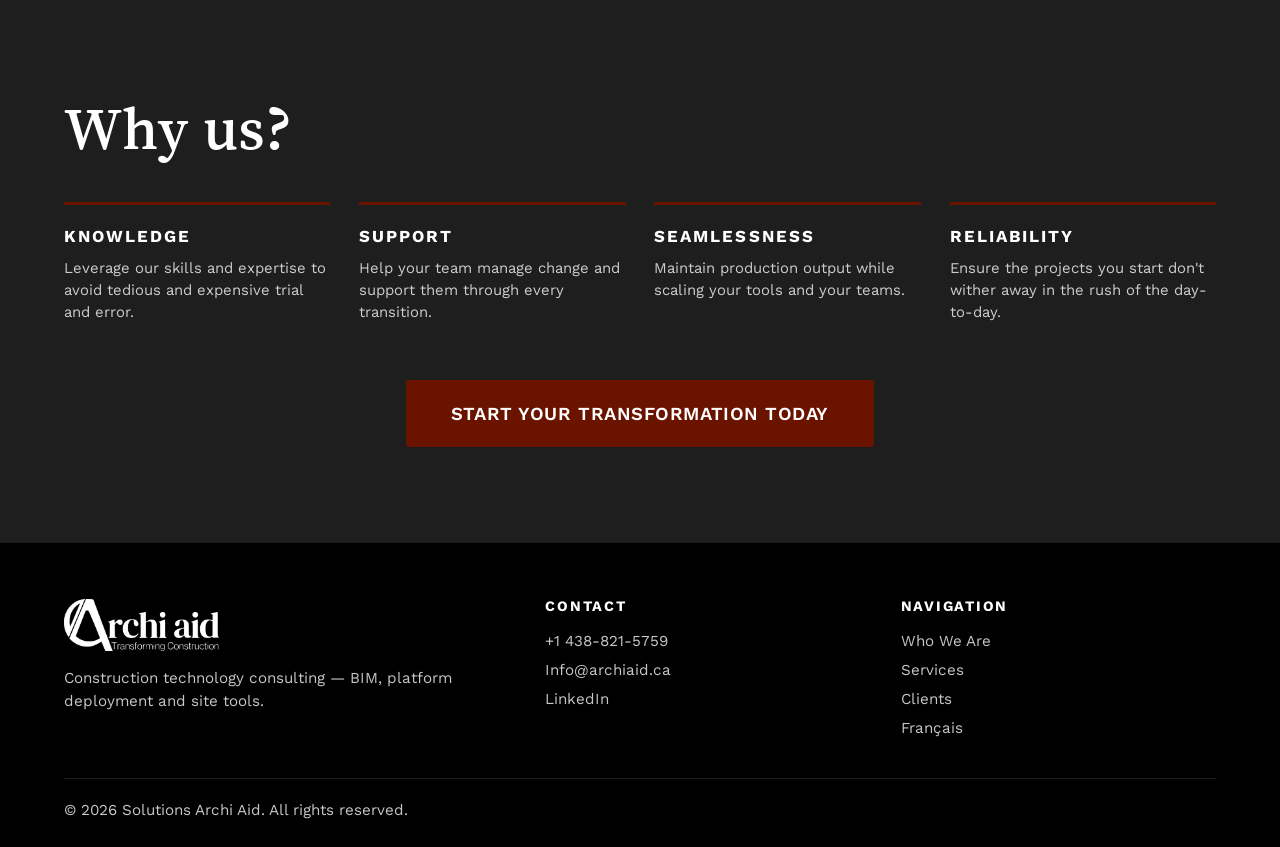
==== commit 97332886: "Section Qui sommes-nous fidèle à l'original : photo du bureau et texte officiel Image pleine hauteur" ====
--- a/index.html
+++ b/index.html
@@ -50,31 +50,22 @@
       </div>
     </section>
 
-    <!-- ===== Who we are — fond #0a0a0a ===== -->
-    <section class="section section-dark" id="about">
-      <div class="container split">
-        <div class="split-text">
-          <h2>Who we are!</h2>
-          <p>
-            A world-class team of industry experts. Whether you are deploying new tools
-            across your organization or need expert resources to reinforce your team,
-            we deliver tailored, high-ROI solutions built around your reality.
-          </p>
-        </div>
-        <div class="split-visual" aria-hidden="true">
-          <div class="stat-card">
-            <span class="stat-number">BIM</span>
-            <span class="stat-label">Building Information Modeling specialists</span>
-          </div>
-          <div class="stat-card">
-            <span class="stat-number">ROI</span>
-            <span class="stat-label">Tailored, high-return solutions</span>
-          </div>
-          <div class="stat-card">
-            <span class="stat-number">360°</span>
-            <span class="stat-label">From strategy to on-site support</span>
-          </div>
-        </div>
+    <!-- ===== Who we are — image à gauche, texte sur fond #0a0a0a ===== -->
+    <section class="about-section" id="about">
+      <div class="about-media">
+        <img src="assets/img/about-archiaid.png" alt="The Archi Aid office">
+      </div>
+      <div class="about-text">
+        <h2>Who we are!</h2>
+        <p>
+          Our world-renowned team of experts has the know-how to deliver the most
+          complex projects. We are specialists eager to share our knowledge and
+          contribute to the growth of our industry. We take pride in our ability to
+          provide high-yield solutions, custom-tailored to each of our clients.
+          Whether you are looking to deploy or implement new tools, or to secure the
+          resources needed to develop your next big project, we are the construction
+          technology experts you need.
+        </p>
       </div>
     </section>
 
--- a/css/styles.css
+++ b/css/styles.css
@@ -169,32 +169,31 @@
 .text-center { text-align: center; }
 .text-center .section-lead { margin-inline: auto; }
 
-/* ---------- Qui sommes-nous ---------- */
-.split {
+/* ---------- Qui sommes-nous (image pleine hauteur à gauche, comme l'original) ---------- */
+.about-section {
   display: grid;
-  grid-template-columns: 1.1fr 0.9fr;
-  gap: 3.5rem;
-  align-items: center;
-}
-.split-text p { color: var(--text-light-soft); margin-top: 1rem; font-size: 1rem; }
-
-.stat-card {
-  background: rgba(255, 255, 255, 0.05);
-  border: 1px solid rgba(255, 255, 255, 0.12);
-  border-radius: 6px;
-  padding: 1.2rem 1.5rem;
-  display: flex;
-  align-items: baseline;
-  gap: 1.2rem;
-  margin-bottom: 1rem;
-}
-.stat-number {
-  font-family: var(--font-heading);
-  font-size: 2rem;
-  color: #fff;
-  min-width: 4.2rem;
-}
-.stat-label { font-size: 0.9rem; color: var(--text-light-soft); }
+  grid-template-columns: 1fr 1fr;
+  align-items: stretch;
+  background: var(--dark);
+  color: var(--text-light);
+}
+.about-media { position: relative; }
+.about-media img {
+  width: 100%;
+  height: 100%;
+  object-fit: cover;
+  min-height: 480px;
+  display: block;
+}
+.about-text {
+  display: flex;
+  flex-direction: column;
+  justify-content: center;
+  padding: clamp(3rem, 6vw, 5.5rem) clamp(2rem, 5vw, 5rem);
+  max-width: 680px;
+}
+.about-text h2 { margin-bottom: 1.5rem; }
+.about-text p { color: var(--text-light-soft); font-size: 1.02rem; margin-bottom: 1rem; }
 
 /* ---------- Bandeau logos plateformes (défilement continu) ---------- */
 .marquee {
@@ -512,7 +511,9 @@
   body { font-size: 18px; }
   .card-grid.four { grid-template-columns: repeat(2, 1fr); }
   .roadmap { grid-template-columns: repeat(2, 1fr); }
-  .split, .highlight-split { grid-template-columns: 1fr; }
+  .highlight-split { grid-template-columns: 1fr; }
+  .about-section { grid-template-columns: 1fr; }
+  .about-media img { min-height: 280px; }
   .client-grid { grid-template-columns: repeat(3, 1fr); }
   .footer-inner { grid-template-columns: 1fr 1fr; }
 }
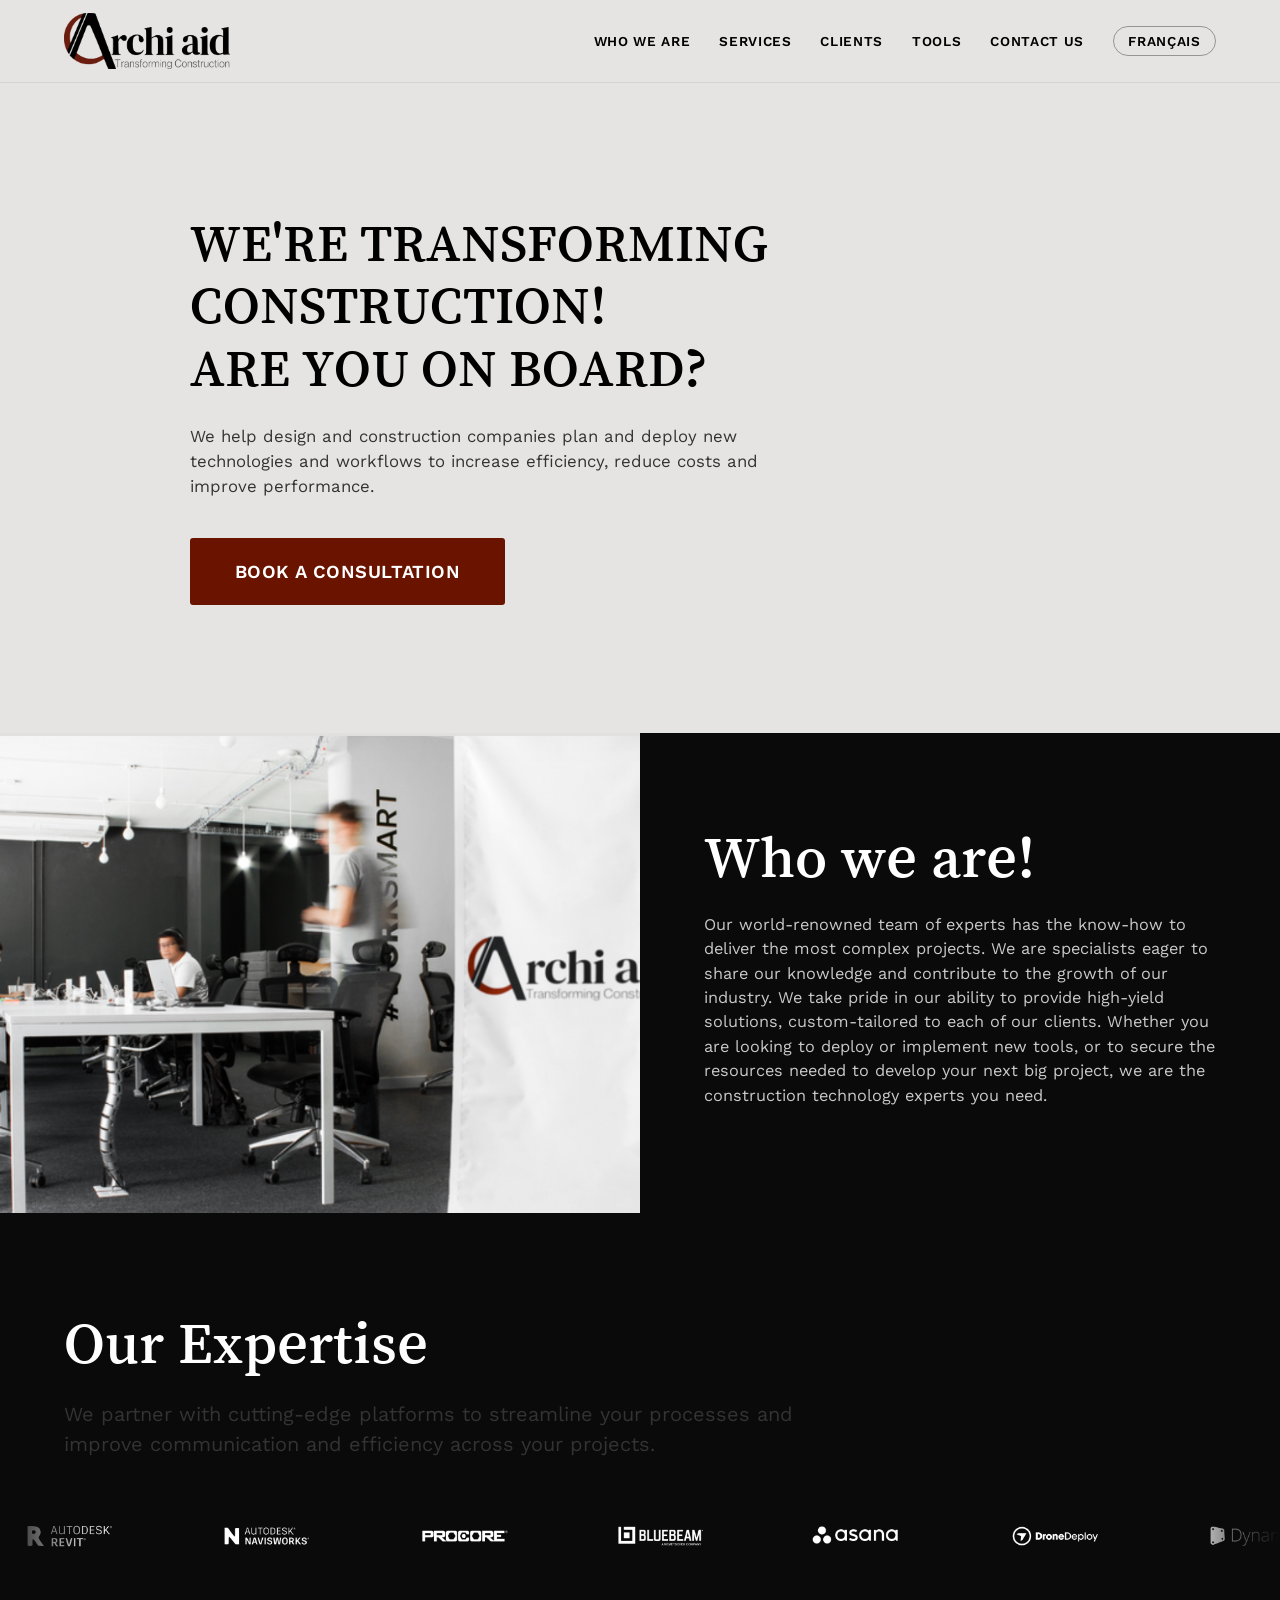
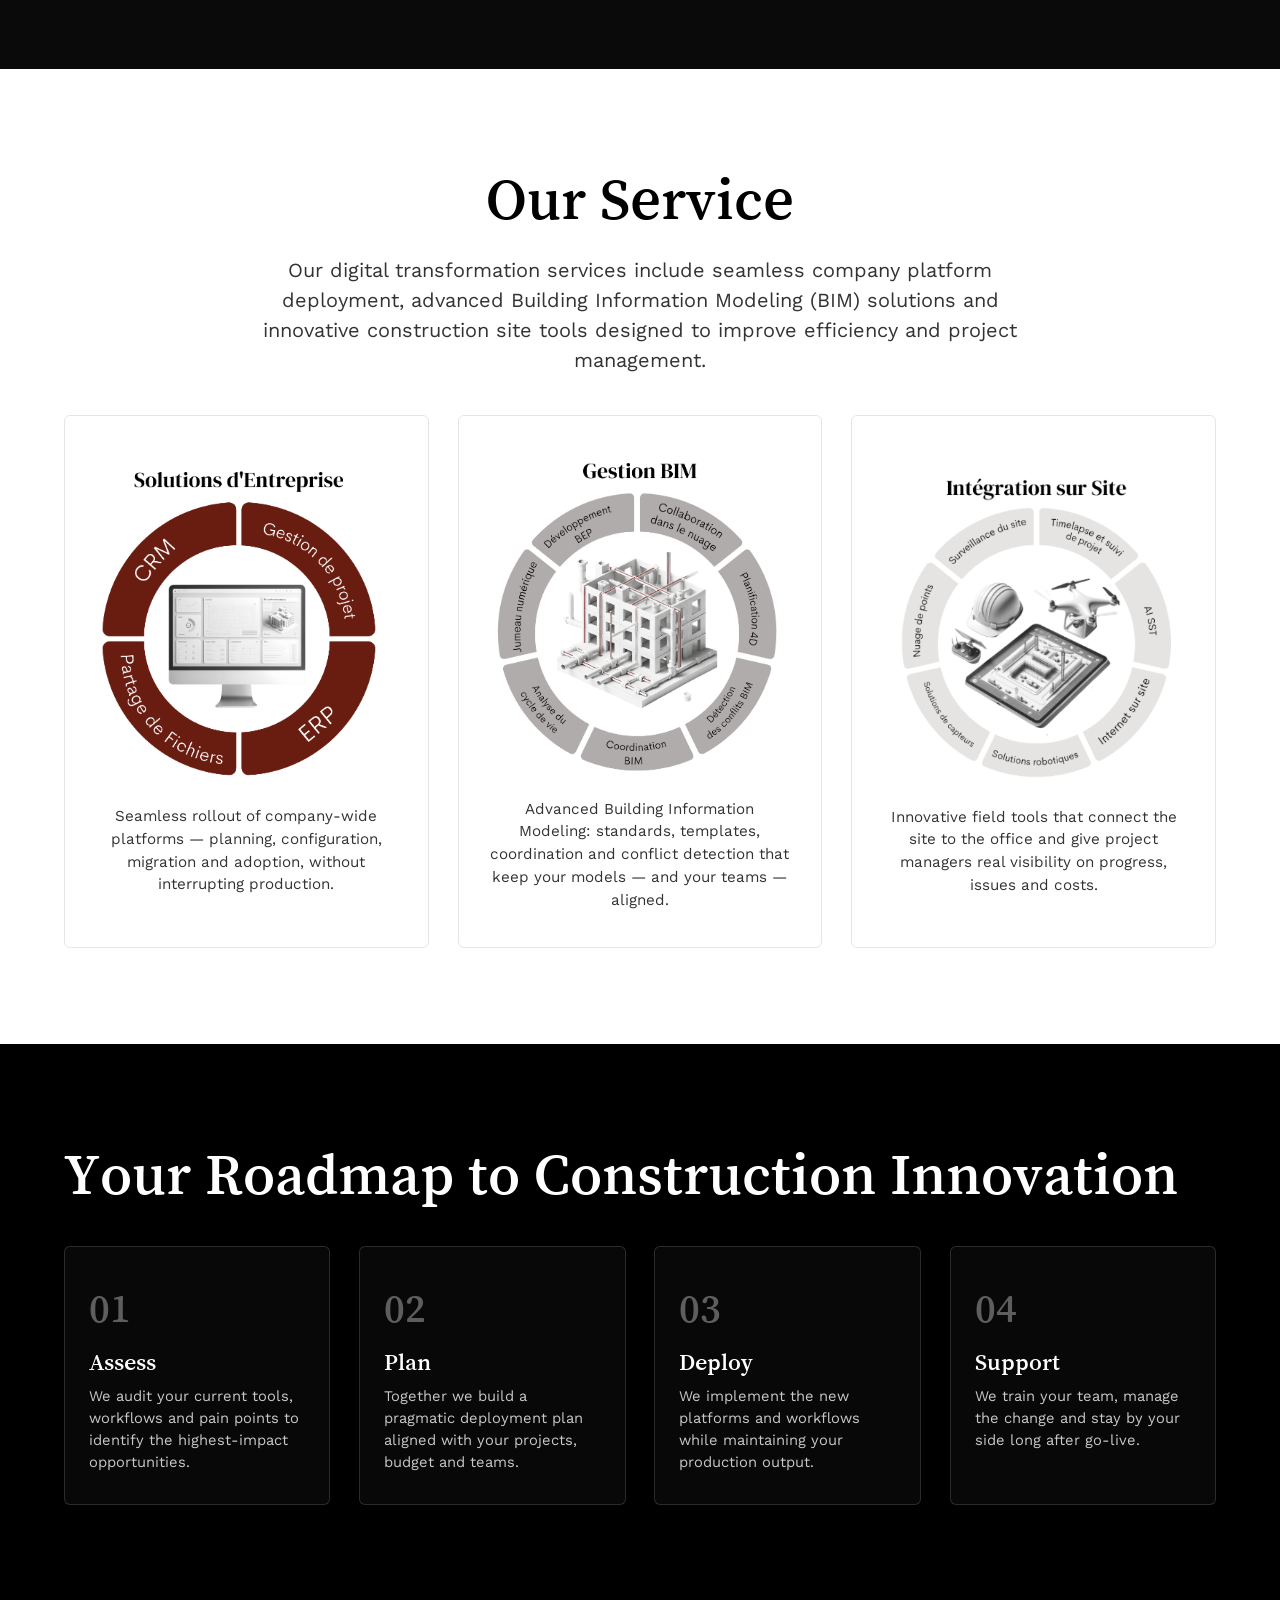
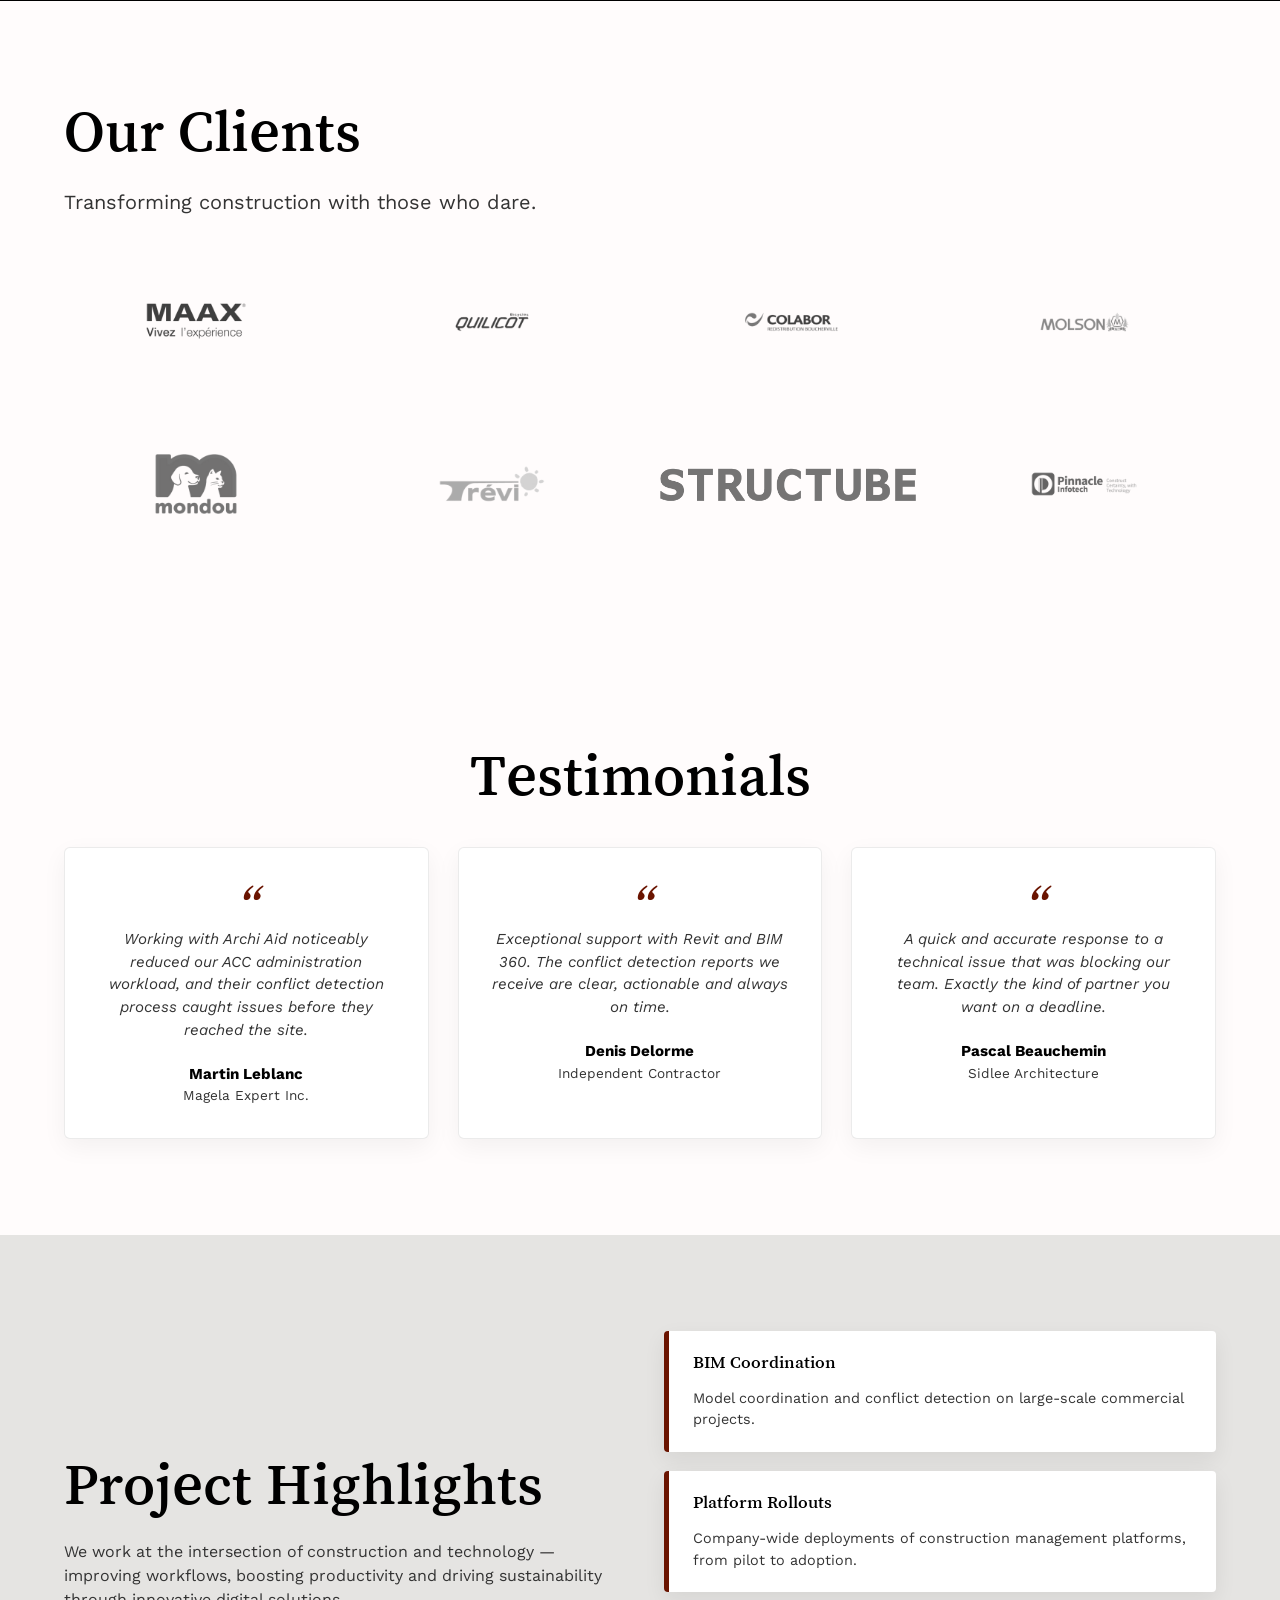
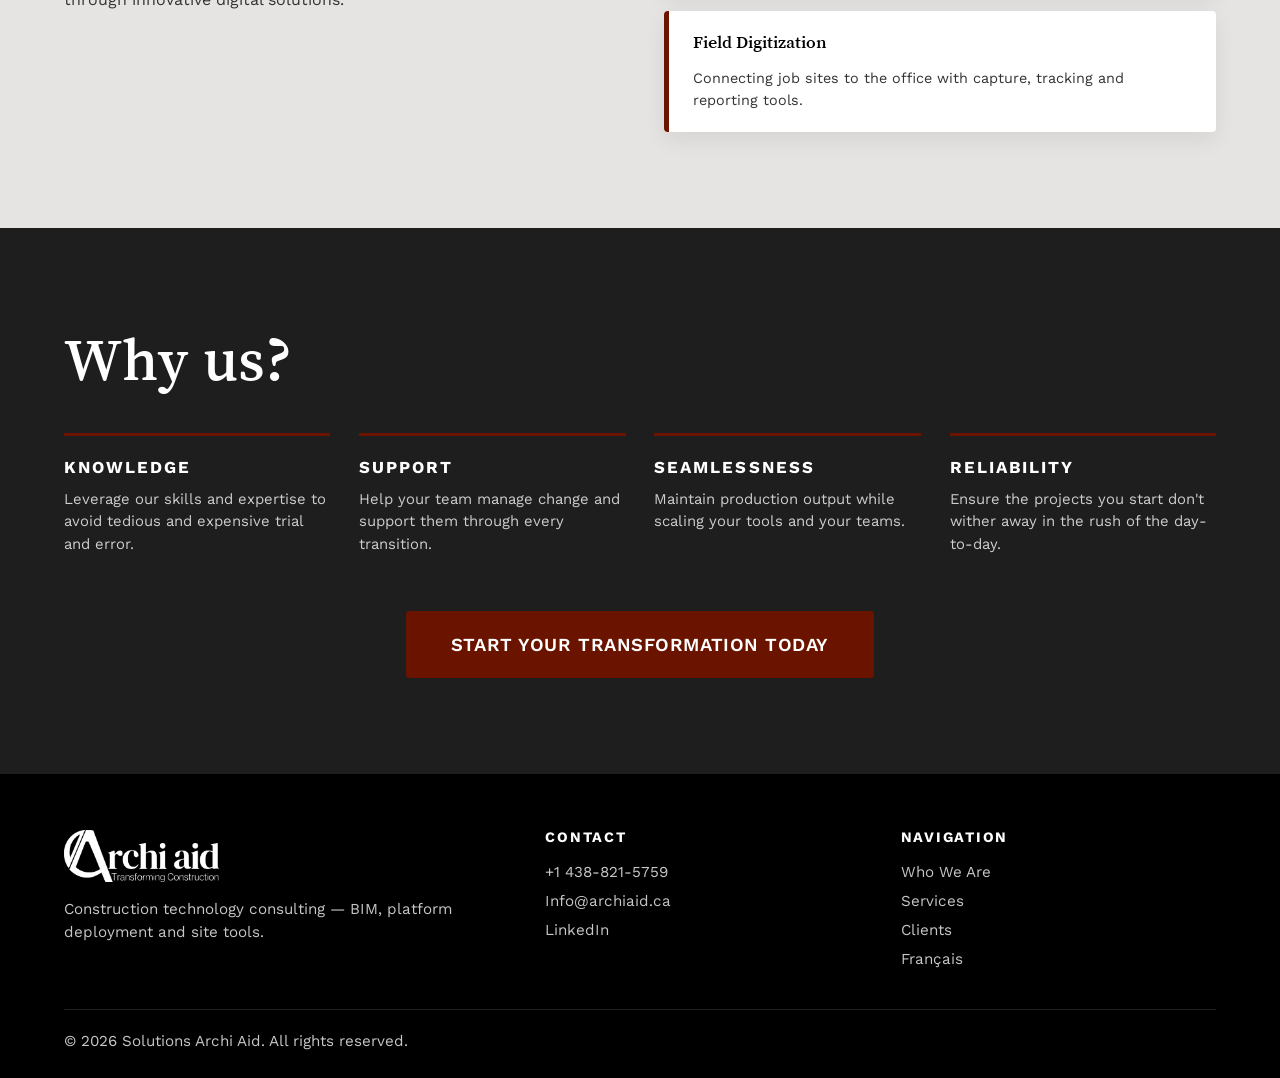
==== commit db29cef5: "Nos Services : infographies officielles à la place des icônes Les trois cartes affichent les visuels" ====
--- a/index.html
+++ b/index.html
@@ -131,24 +131,21 @@
         </p>
         <div class="card-grid three">
           <article class="card">
-            <div class="card-icon" aria-hidden="true">
-              <svg viewBox="0 0 24 24" fill="none" stroke="currentColor" stroke-width="1.6"><rect x="3" y="4" width="18" height="14" rx="2"/><path d="M3 9h18M8 21h8M12 18v3"/></svg>
+            <div class="card-img">
+              <img src="assets/img/solution-entreprise.png" alt="Enterprise solutions: CRM, project management, ERP, file sharing">
             </div>
-            <h3>Platform Deployment</h3>
             <p>Seamless rollout of company-wide platforms — planning, configuration, migration and adoption, without interrupting production.</p>
           </article>
           <article class="card">
-            <div class="card-icon" aria-hidden="true">
-              <svg viewBox="0 0 24 24" fill="none" stroke="currentColor" stroke-width="1.6"><path d="M12 2l8 4.5v9L12 20l-8-4.5v-9L12 2z"/><path d="M12 11l8-4.5M12 11v9M12 11L4 6.5"/></svg>
+            <div class="card-img">
+              <img src="assets/img/gestion-bim.png" alt="BIM management: BEP development, cloud collaboration, 4D planning, clash detection, BIM coordination, lifecycle analysis, digital twin">
             </div>
-            <h3>BIM Solutions</h3>
             <p>Advanced Building Information Modeling: standards, templates, coordination and conflict detection that keep your models — and your teams — aligned.</p>
           </article>
           <article class="card">
-            <div class="card-icon" aria-hidden="true">
-              <svg viewBox="0 0 24 24" fill="none" stroke="currentColor" stroke-width="1.6"><path d="M3 21h18M5 21V8l7-5 7 5v13M9 21v-6h6v6"/></svg>
+            <div class="card-img">
+              <img src="assets/img/integration-sur-site.png" alt="On-site integration: site monitoring, timelapse and project tracking, AI safety, on-site internet, robotics, sensors, point clouds">
             </div>
-            <h3>Construction Site Tools</h3>
             <p>Innovative field tools that connect the site to the office and give project managers real visibility on progress, issues and costs.</p>
           </article>
         </div>
--- a/css/styles.css
+++ b/css/styles.css
@@ -236,17 +236,12 @@
 .card h3 { margin-block: 1.2rem 0.7rem; }
 .card p { color: var(--text-grey); font-size: 0.95rem; }
 
-.card-icon {
-  width: 58px;
-  height: 58px;
-  margin-inline: auto;
-  border-radius: 50%;
-  background: var(--accent);
-  color: #fff;
-  display: grid;
-  place-items: center;
-}
-.card-icon svg { width: 30px; height: 30px; }
+.card-img {
+  width: 100%;
+  max-width: 340px;
+  margin: 0 auto 0.5rem;
+}
+.card-img img { width: 100%; height: auto; }
 
 /* ---------- Feuille de route ---------- */
 .roadmap {
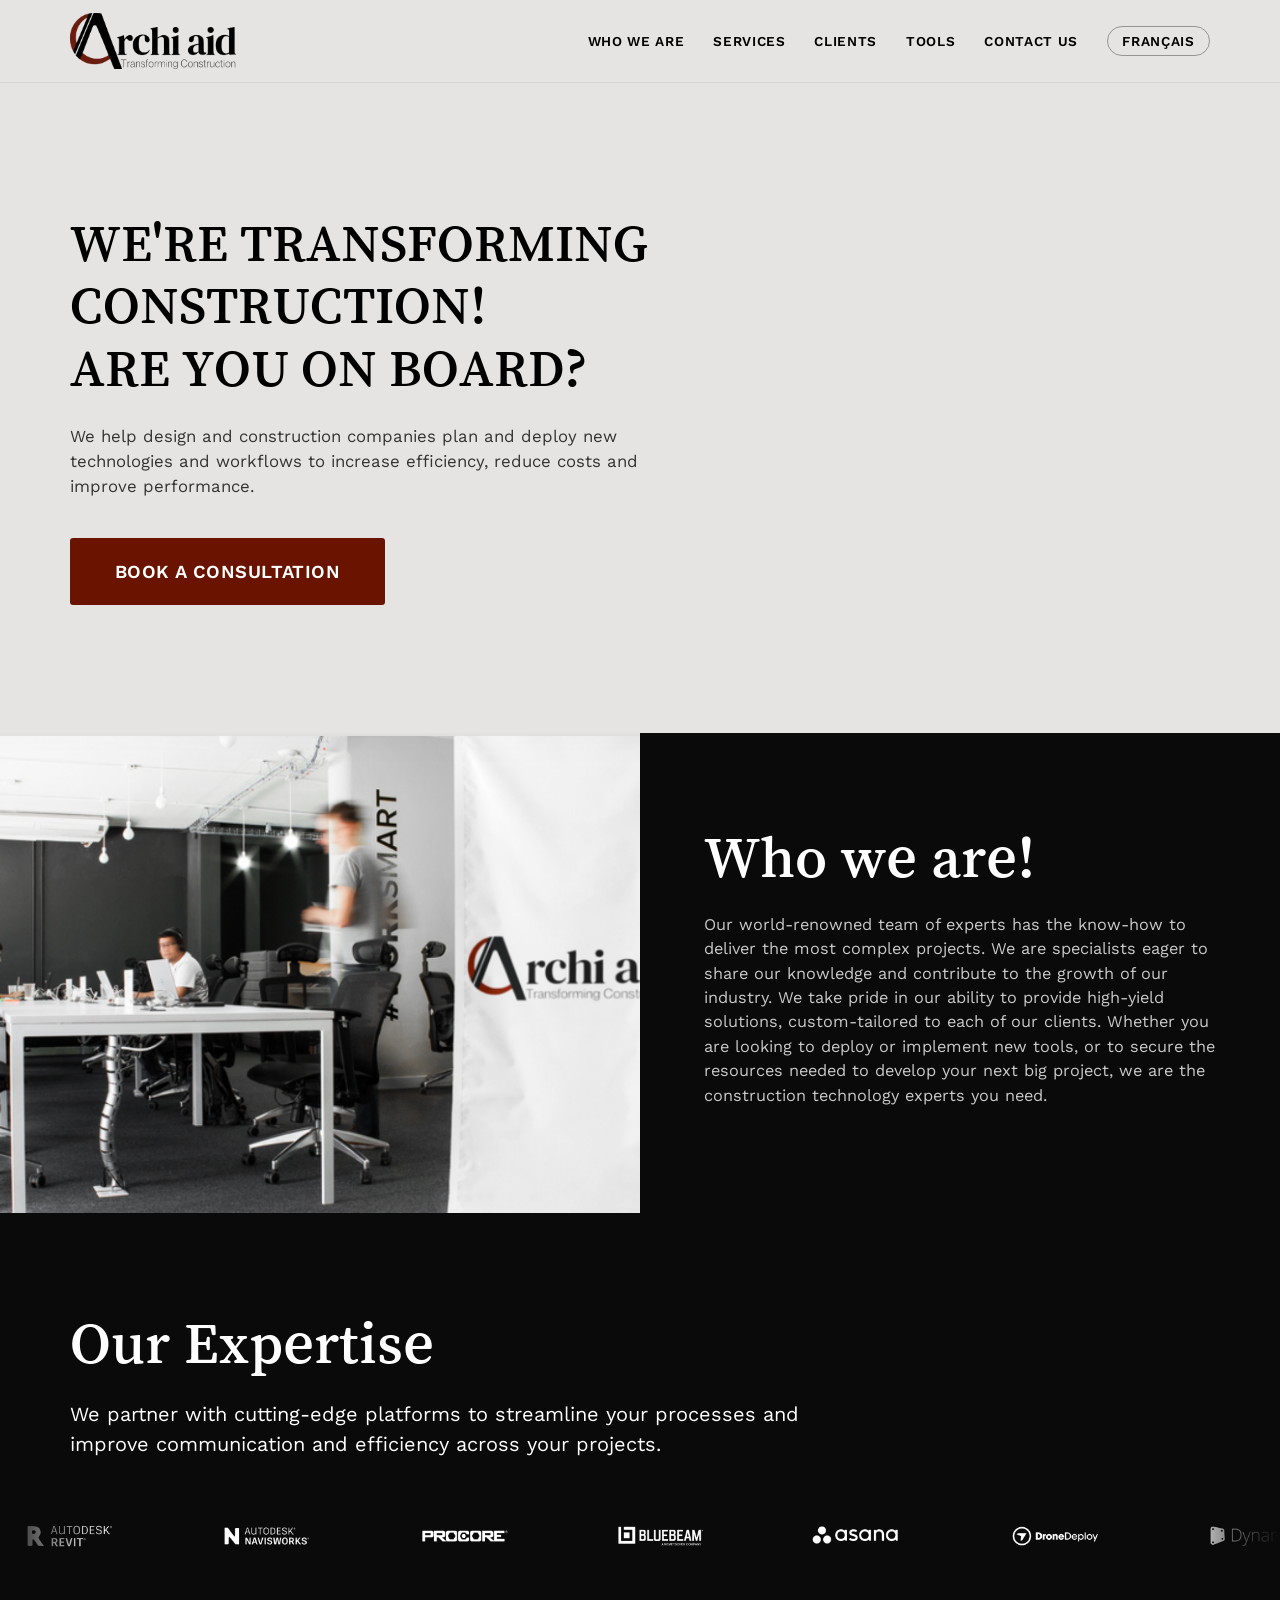
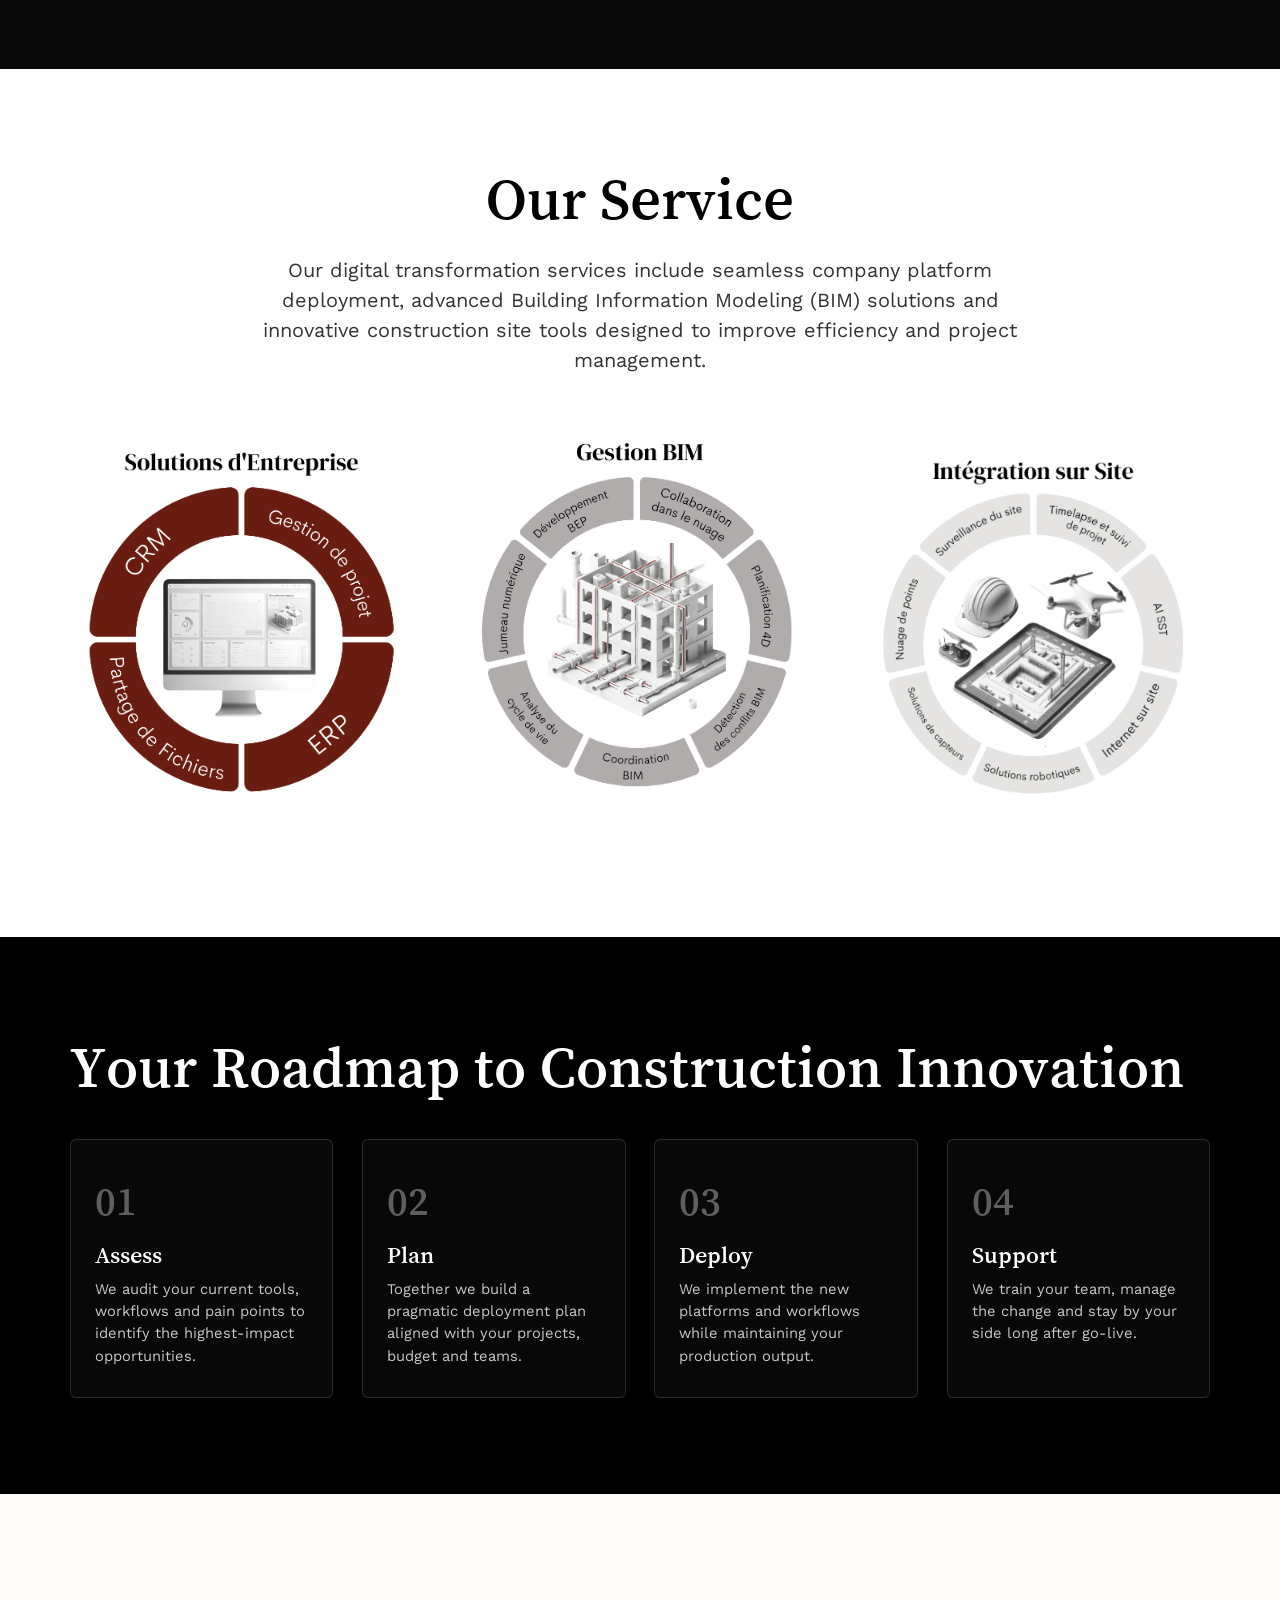
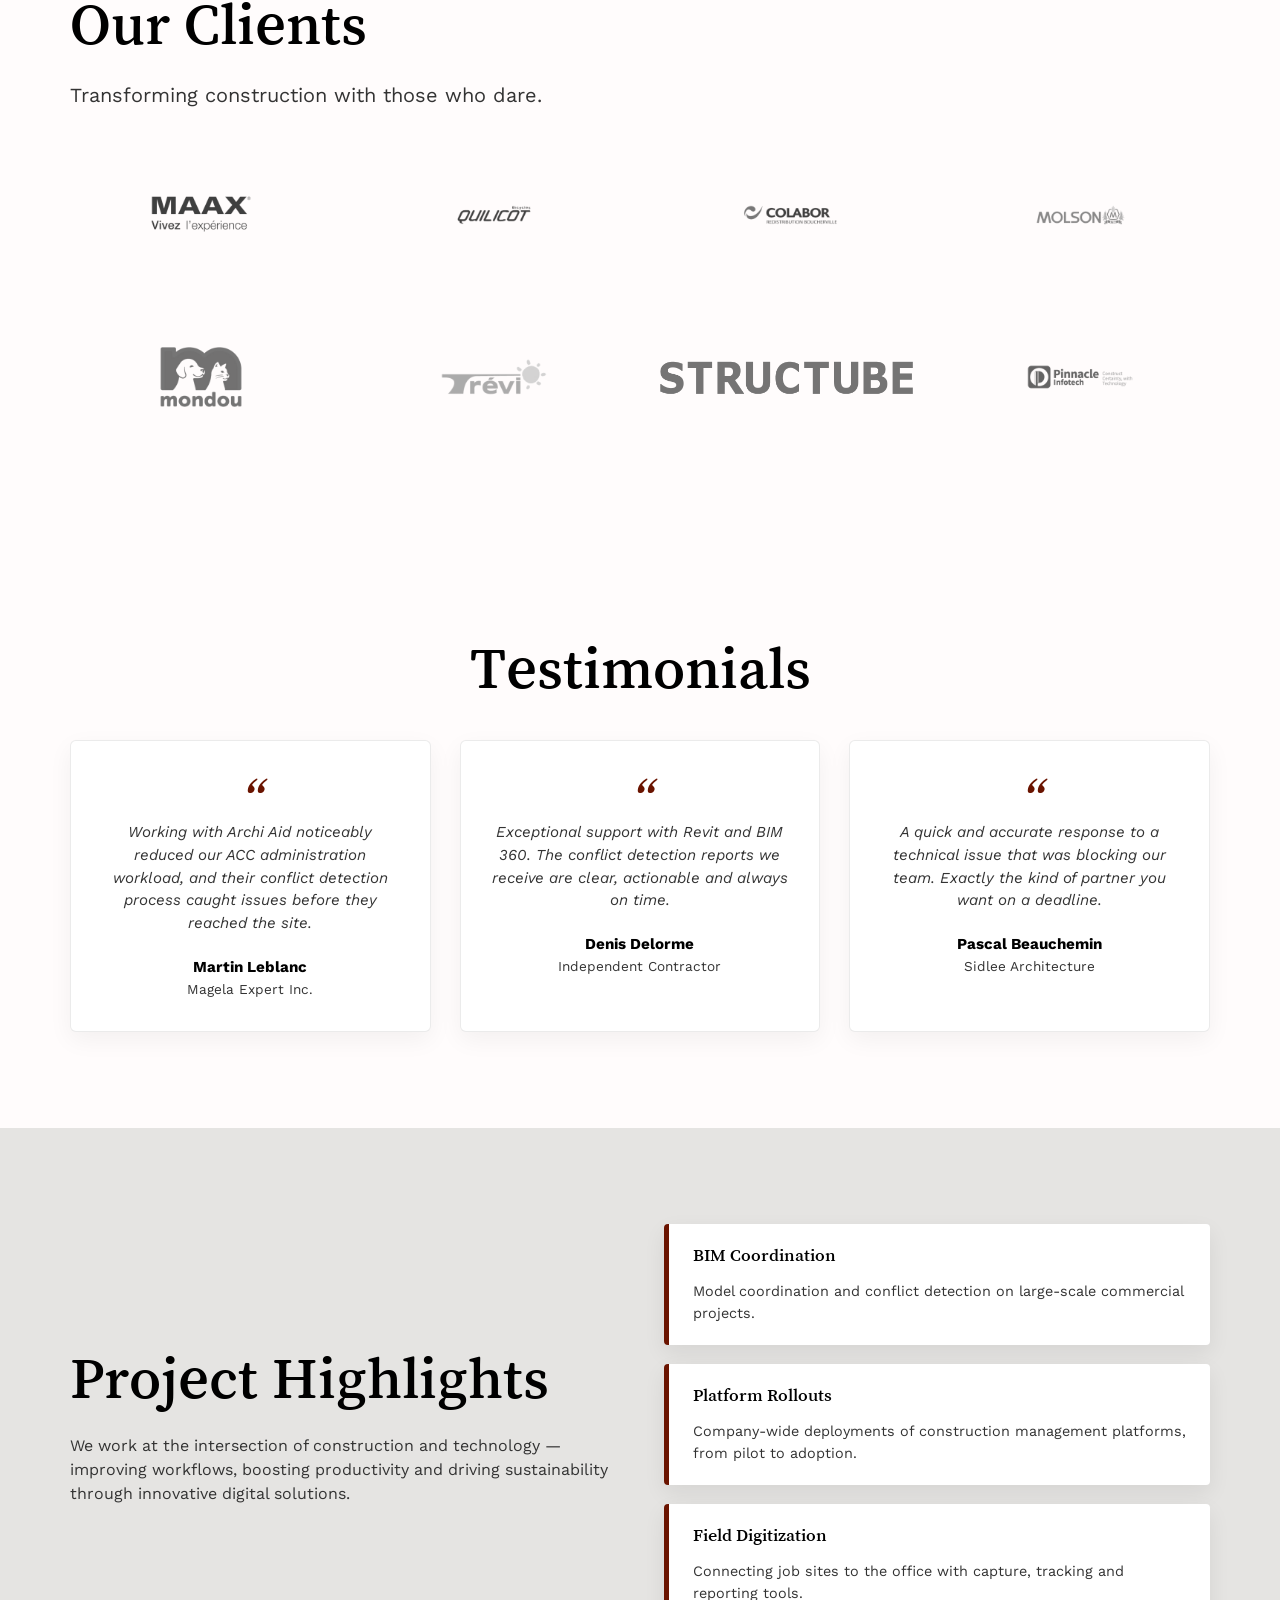
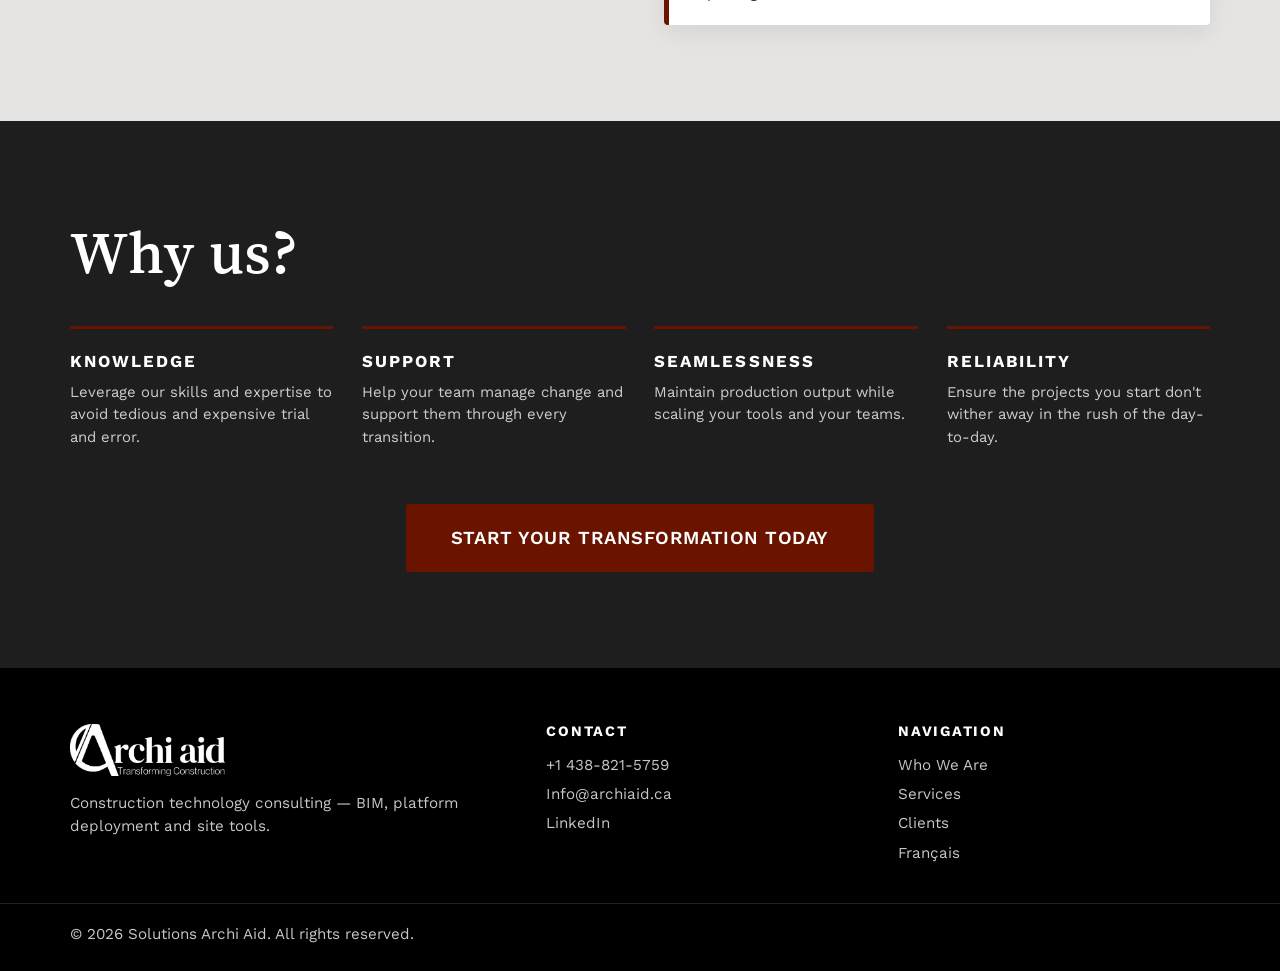
==== commit e349df40: "Nos Services : retrait des descriptions sous les infographies Co-Authored-By: Claude Fable 5 <norepl" ====
--- a/index.html
+++ b/index.html
@@ -134,19 +134,16 @@
             <div class="card-img">
               <img src="assets/img/solution-entreprise.png" alt="Enterprise solutions: CRM, project management, ERP, file sharing">
             </div>
-            <p>Seamless rollout of company-wide platforms — planning, configuration, migration and adoption, without interrupting production.</p>
           </article>
           <article class="card">
             <div class="card-img">
               <img src="assets/img/gestion-bim.png" alt="BIM management: BEP development, cloud collaboration, 4D planning, clash detection, BIM coordination, lifecycle analysis, digital twin">
             </div>
-            <p>Advanced Building Information Modeling: standards, templates, coordination and conflict detection that keep your models — and your teams — aligned.</p>
           </article>
           <article class="card">
             <div class="card-img">
               <img src="assets/img/integration-sur-site.png" alt="On-site integration: site monitoring, timelapse and project tracking, AI safety, on-site internet, robotics, sensors, point clouds">
             </div>
-            <p>Innovative field tools that connect the site to the office and give project managers real visibility on progress, issues and costs.</p>
           </article>
         </div>
       </div>
--- a/css/styles.css
+++ b/css/styles.css
@@ -38,9 +38,17 @@
 img, svg { max-width: 100%; display: block; }
 a { color: inherit; }
 
+/* Comme l'original : conteneur pleine largeur, 70 px de marge latérale */
 .container {
-  width: min(1200px, 90%);
+  width: 100%;
+  padding-inline: 70px;
   margin-inline: auto;
+}
+@media (max-width: 960px) {
+  .container { padding-inline: 32px; }
+}
+@media (max-width: 680px) {
+  .container { padding-inline: 20px; }
 }
 
 h1, h2, h3 {
@@ -134,7 +142,8 @@
 
 .hero-inner {
   padding-block: clamp(4.5rem, 10vw, 8rem);
-  max-width: 900px;
+  max-width: 980px;
+  margin-inline: 0; /* aligné à gauche, comme l'original */
 }
 
 .hero h1 {
@@ -159,12 +168,10 @@
 .section-platinum { background: var(--hero-bg); color: var(--text-dark); }
 .section-why { background: var(--why-bg); color: var(--text-light); }
 
-.section-lead { max-width: 760px; margin-bottom: 2.5rem; }
+.section-lead { max-width: 760px; margin-bottom: 2.5rem; color: var(--text-grey); }
 .section-dark .section-lead,
 .section-black .section-lead,
-.section-why .section-lead { color: var(--text-light-soft); }
-.section-offwhite .section-lead,
-.section .section-lead { color: var(--text-grey); }
+.section-why .section-lead { color: #ffffff; }
 
 .text-center { text-align: center; }
 .text-center .section-lead { margin-inline: auto; }
@@ -226,13 +233,9 @@
 .card-grid.four { grid-template-columns: repeat(4, 1fr); }
 
 .card {
-  border: 1px solid rgba(0, 0, 0, 0.1);
-  border-radius: 6px;
-  padding: 2.2rem 1.8rem;
+  padding: 1rem 0.5rem;
   text-align: center;
-  transition: transform 0.2s ease, box-shadow 0.2s ease;
-}
-.card:hover { transform: translateY(-5px); box-shadow: 0 14px 34px rgba(0, 0, 0, 0.1); }
+}
 .card h3 { margin-block: 1.2rem 0.7rem; }
 .card p { color: var(--text-grey); font-size: 0.95rem; }
 
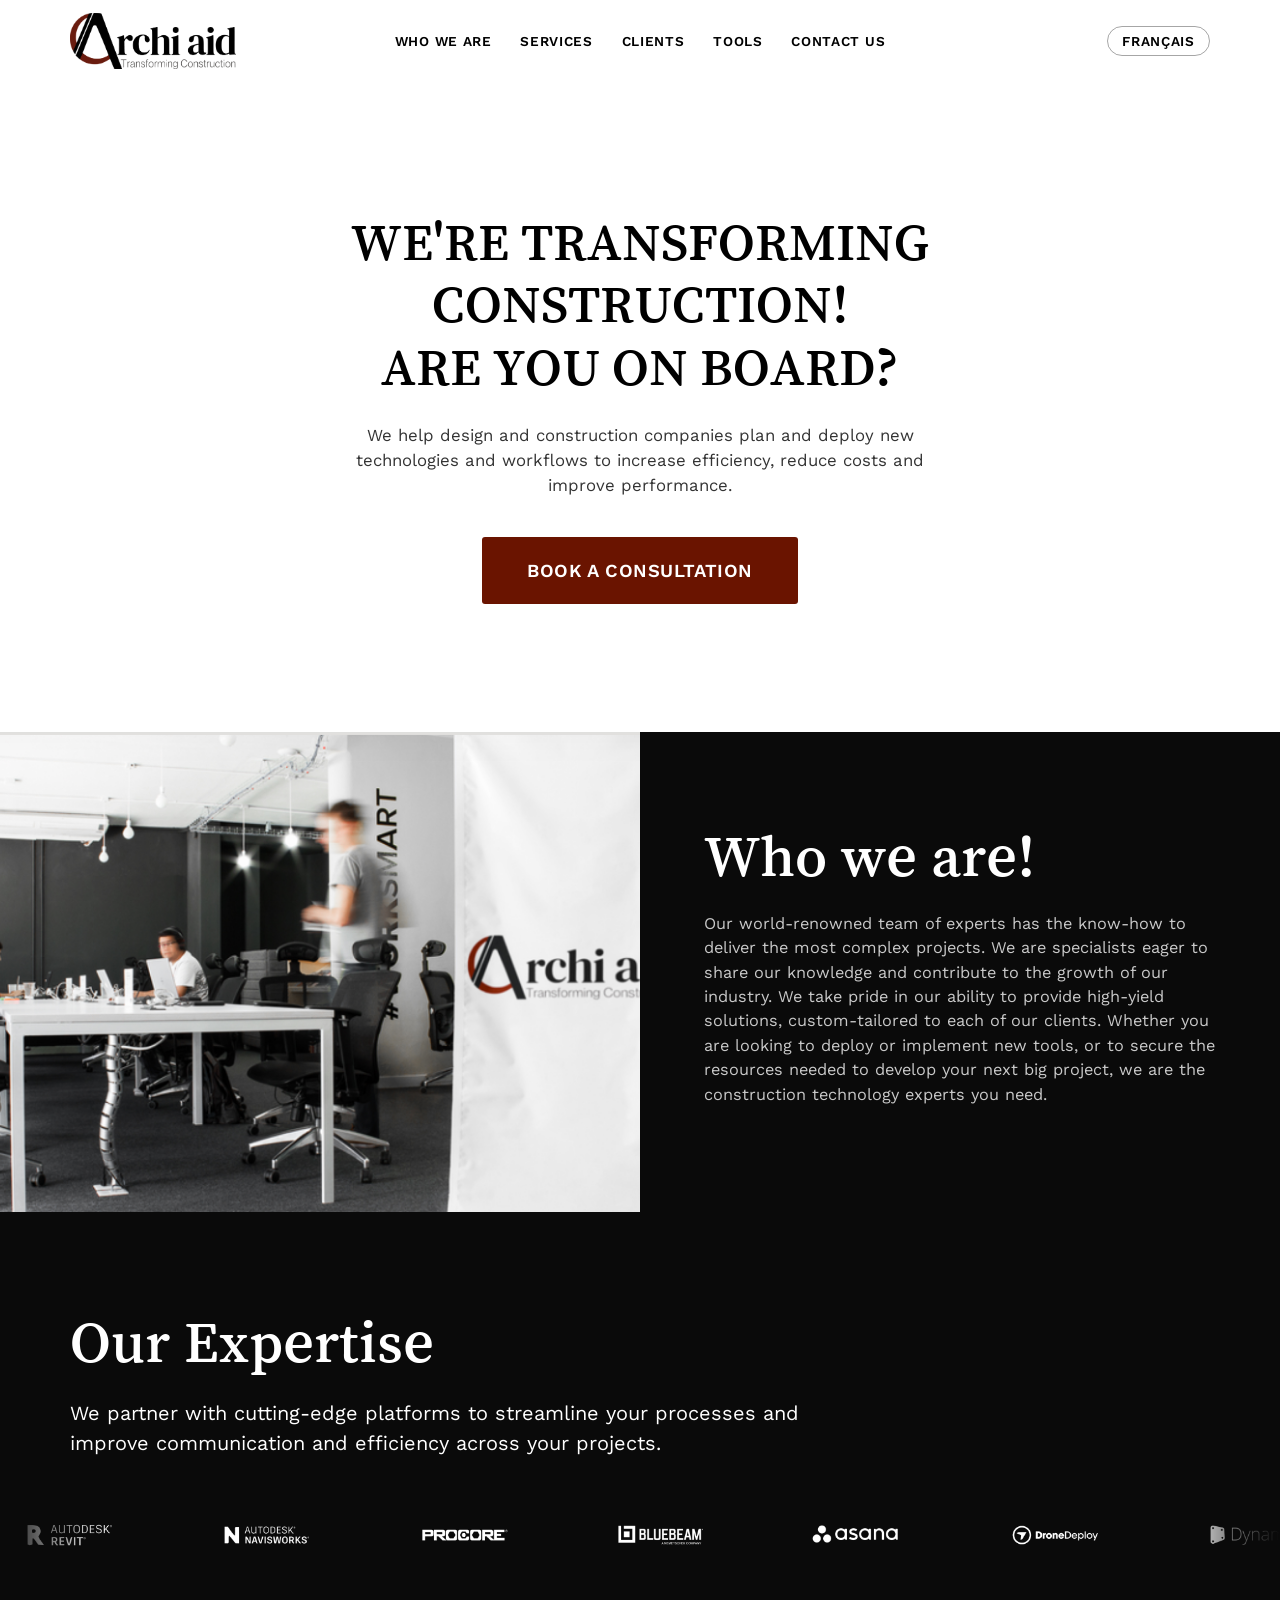
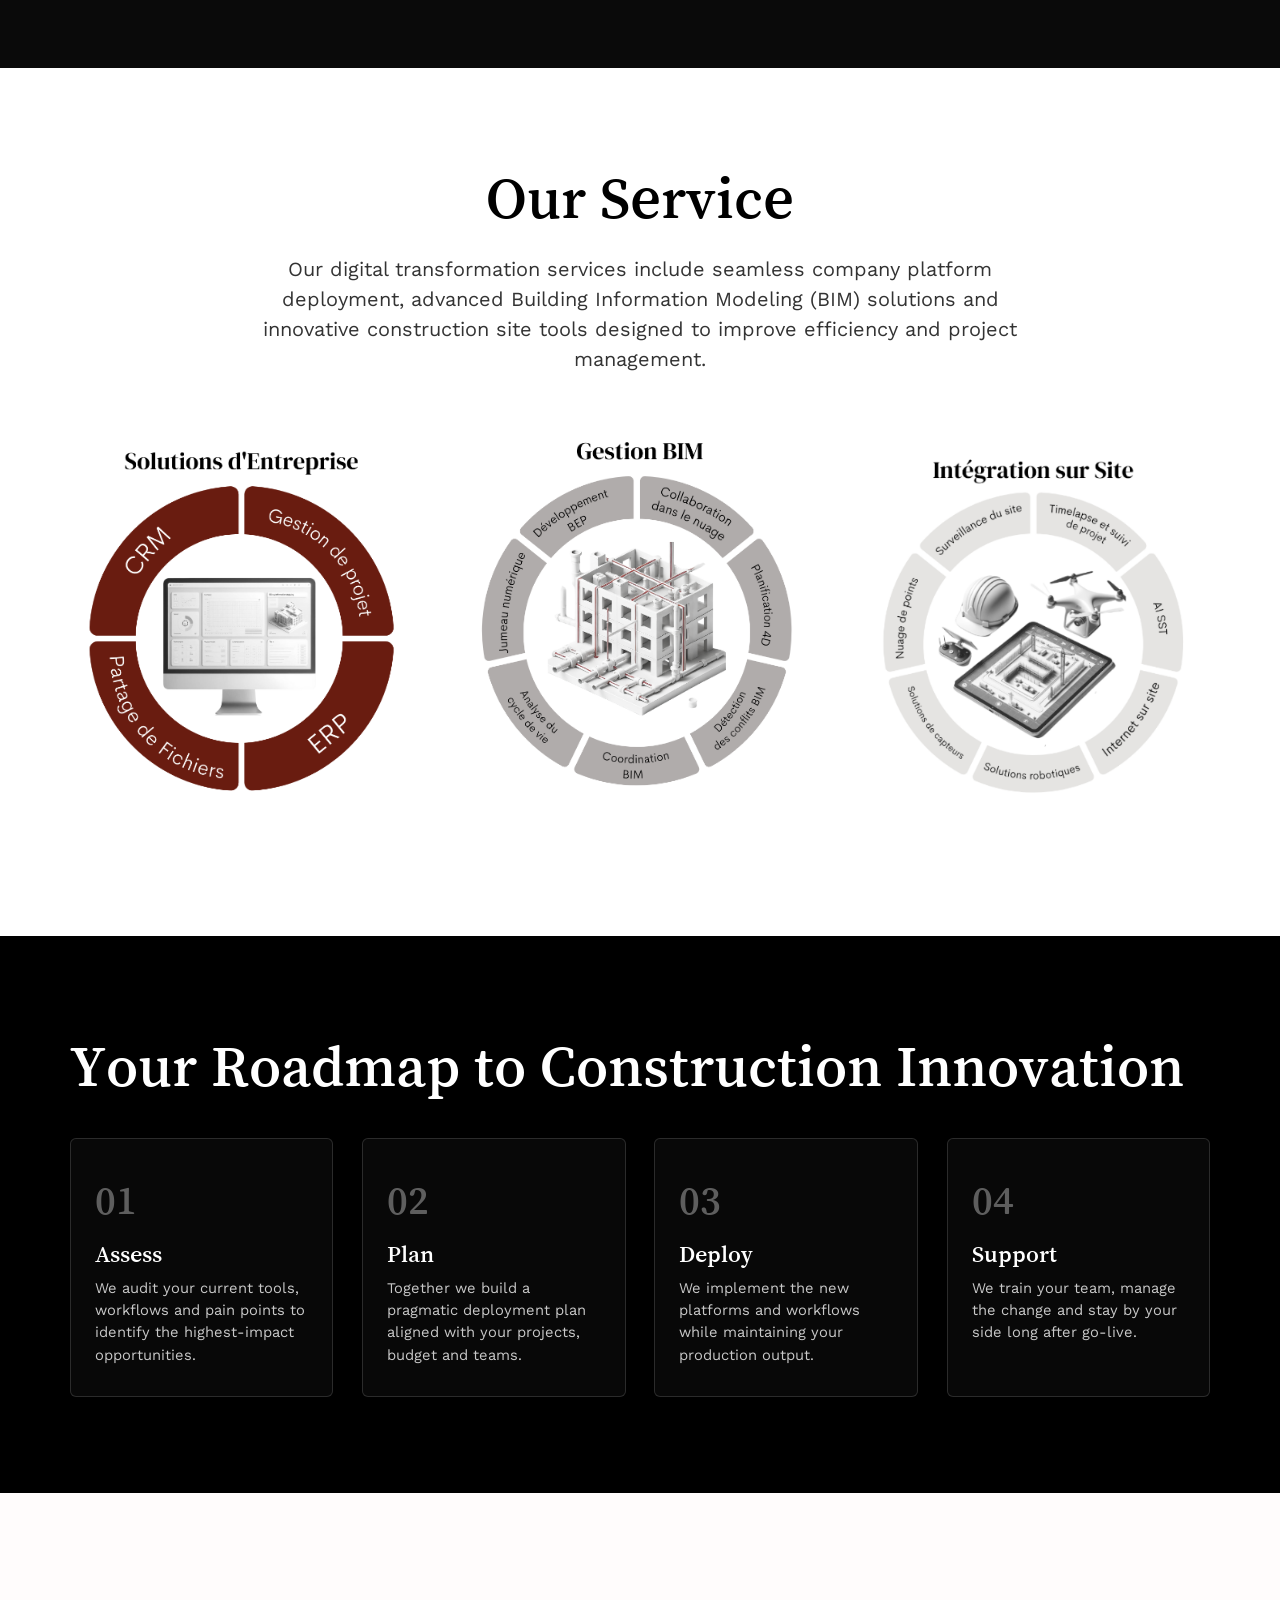
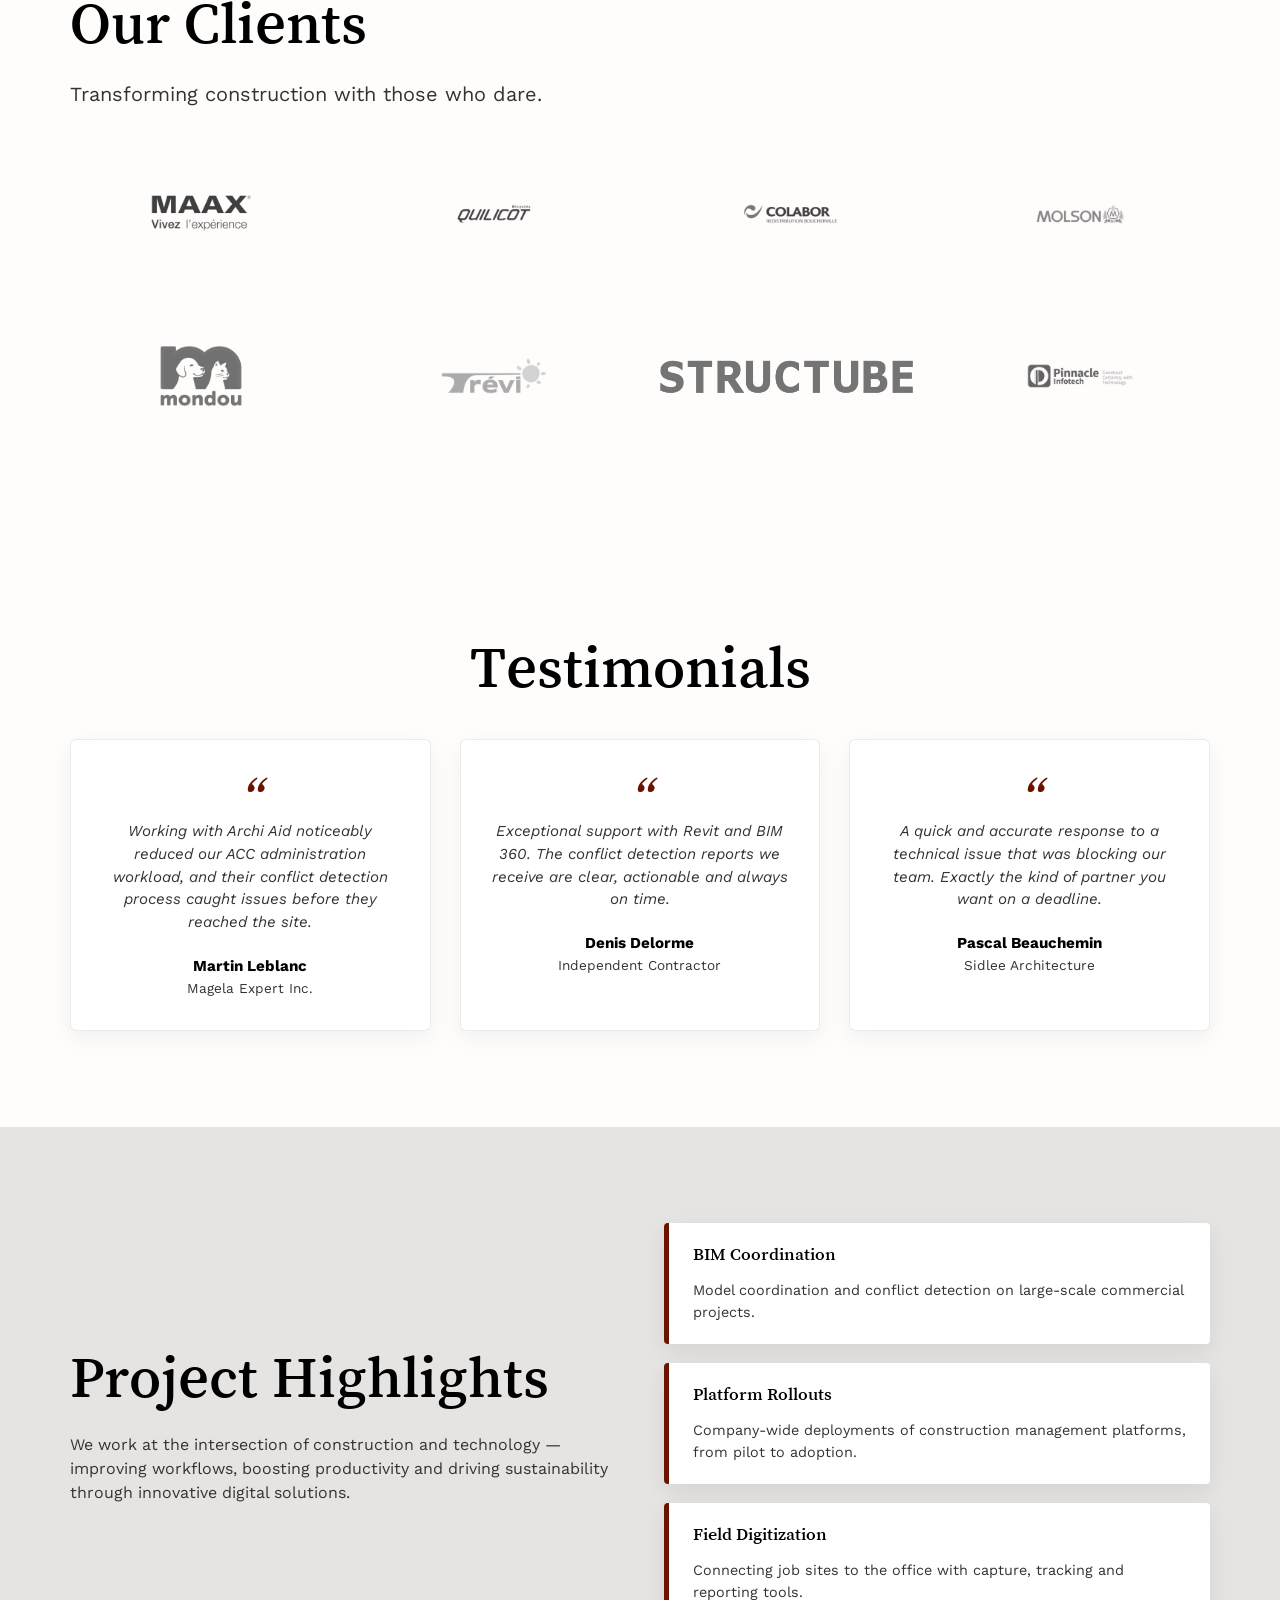
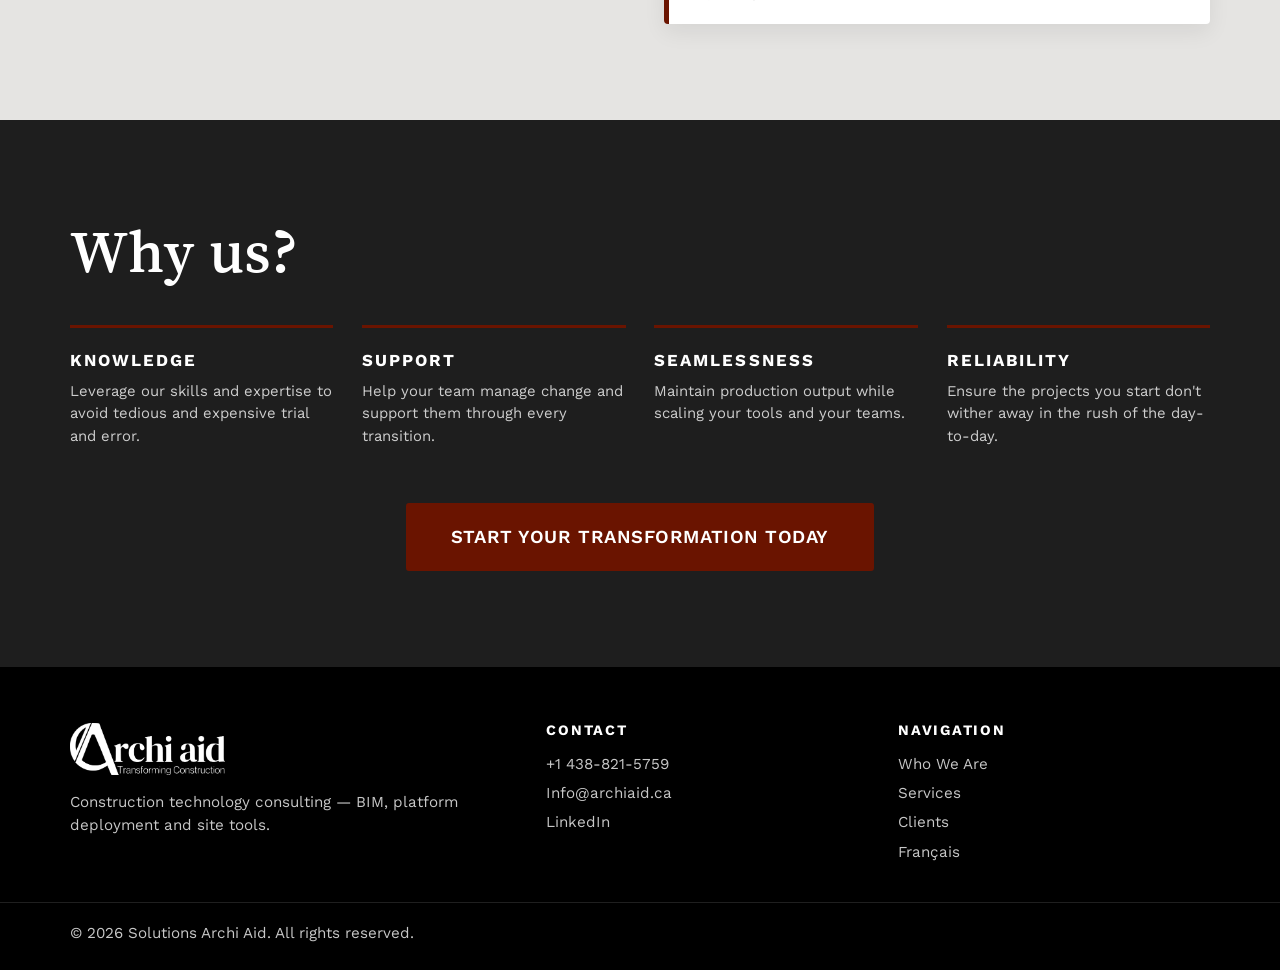
==== commit 607d84af: "Bouton de langue déplacé tout à droite de l'en-tête Co-Authored-By: Claude Fable 5 <noreply@anthropi" ====
--- a/index.html
+++ b/index.html
@@ -25,11 +25,13 @@
         <a href="#clients">Clients</a>
         <a href="#" data-open-modal>Tools</a>
         <a href="#contact">Contact Us</a>
+      </nav>
+      <div class="header-right">
         <a href="fr/index.html" class="lang-switch" lang="fr">Français</a>
-      </nav>
-      <button class="nav-toggle" id="nav-toggle" aria-label="Open menu" aria-expanded="false">
-        <span></span><span></span><span></span>
-      </button>
+        <button class="nav-toggle" id="nav-toggle" aria-label="Open menu" aria-expanded="false">
+          <span></span><span></span><span></span>
+        </button>
+      </div>
     </div>
   </header>
 
--- a/css/styles.css
+++ b/css/styles.css
@@ -83,15 +83,23 @@
   position: sticky;
   top: 0;
   z-index: 50;
-  background: var(--hero-bg);
-  border-bottom: 1px solid rgba(0, 0, 0, 0.07);
-}
-
+  background: #ffffff;
+}
+
+/* Logo à gauche, menu centré */
 .header-inner {
-  display: flex;
-  align-items: center;
-  justify-content: space-between;
+  display: grid;
+  grid-template-columns: 1fr auto 1fr;
+  align-items: center;
   padding-block: 0.8rem;
+  gap: 1rem;
+}
+.header-inner .logo { justify-self: start; }
+.header-inner .main-nav { justify-self: center; }
+.header-right {
+  justify-self: end;
+  display: flex;
+  align-items: center;
   gap: 1rem;
 }
 
@@ -114,10 +122,18 @@
 }
 .main-nav a:hover { color: var(--accent); }
 .lang-switch {
+  text-decoration: none;
+  font-size: 0.85rem;
+  font-weight: 600;
+  text-transform: uppercase;
+  letter-spacing: 0.05em;
+  color: var(--text-dark);
   border: 1px solid rgba(0, 0, 0, 0.35);
   border-radius: 999px;
   padding: 0.25rem 0.9rem;
-}
+  transition: color 0.15s ease, border-color 0.15s ease;
+}
+.lang-switch:hover { color: var(--accent); border-color: var(--accent); }
 
 .nav-toggle {
   display: none;
@@ -134,16 +150,17 @@
   background: var(--text-dark);
 }
 
-/* ---------- Hero (fond platine, texte noir, comme l'original) ---------- */
+/* ---------- Hero (fond blanc, texte noir centré) ---------- */
 .hero {
-  background: var(--hero-bg);
+  background: #ffffff;
   color: var(--text-dark);
 }
 
 .hero-inner {
   padding-block: clamp(4.5rem, 10vw, 8rem);
   max-width: 980px;
-  margin-inline: 0; /* aligné à gauche, comme l'original */
+  margin-inline: auto;
+  text-align: center;
 }
 
 .hero h1 {
@@ -157,6 +174,7 @@
   font-size: 1.05rem;
   color: var(--text-grey);
   max-width: 640px;
+  margin-inline: auto;
   margin-bottom: 2.4rem;
 }
 
@@ -522,7 +540,7 @@
     top: 100%;
     left: 0;
     right: 0;
-    background: var(--hero-bg);
+    background: #ffffff;
     flex-direction: column;
     align-items: flex-start;
     padding: 1.2rem 5%;
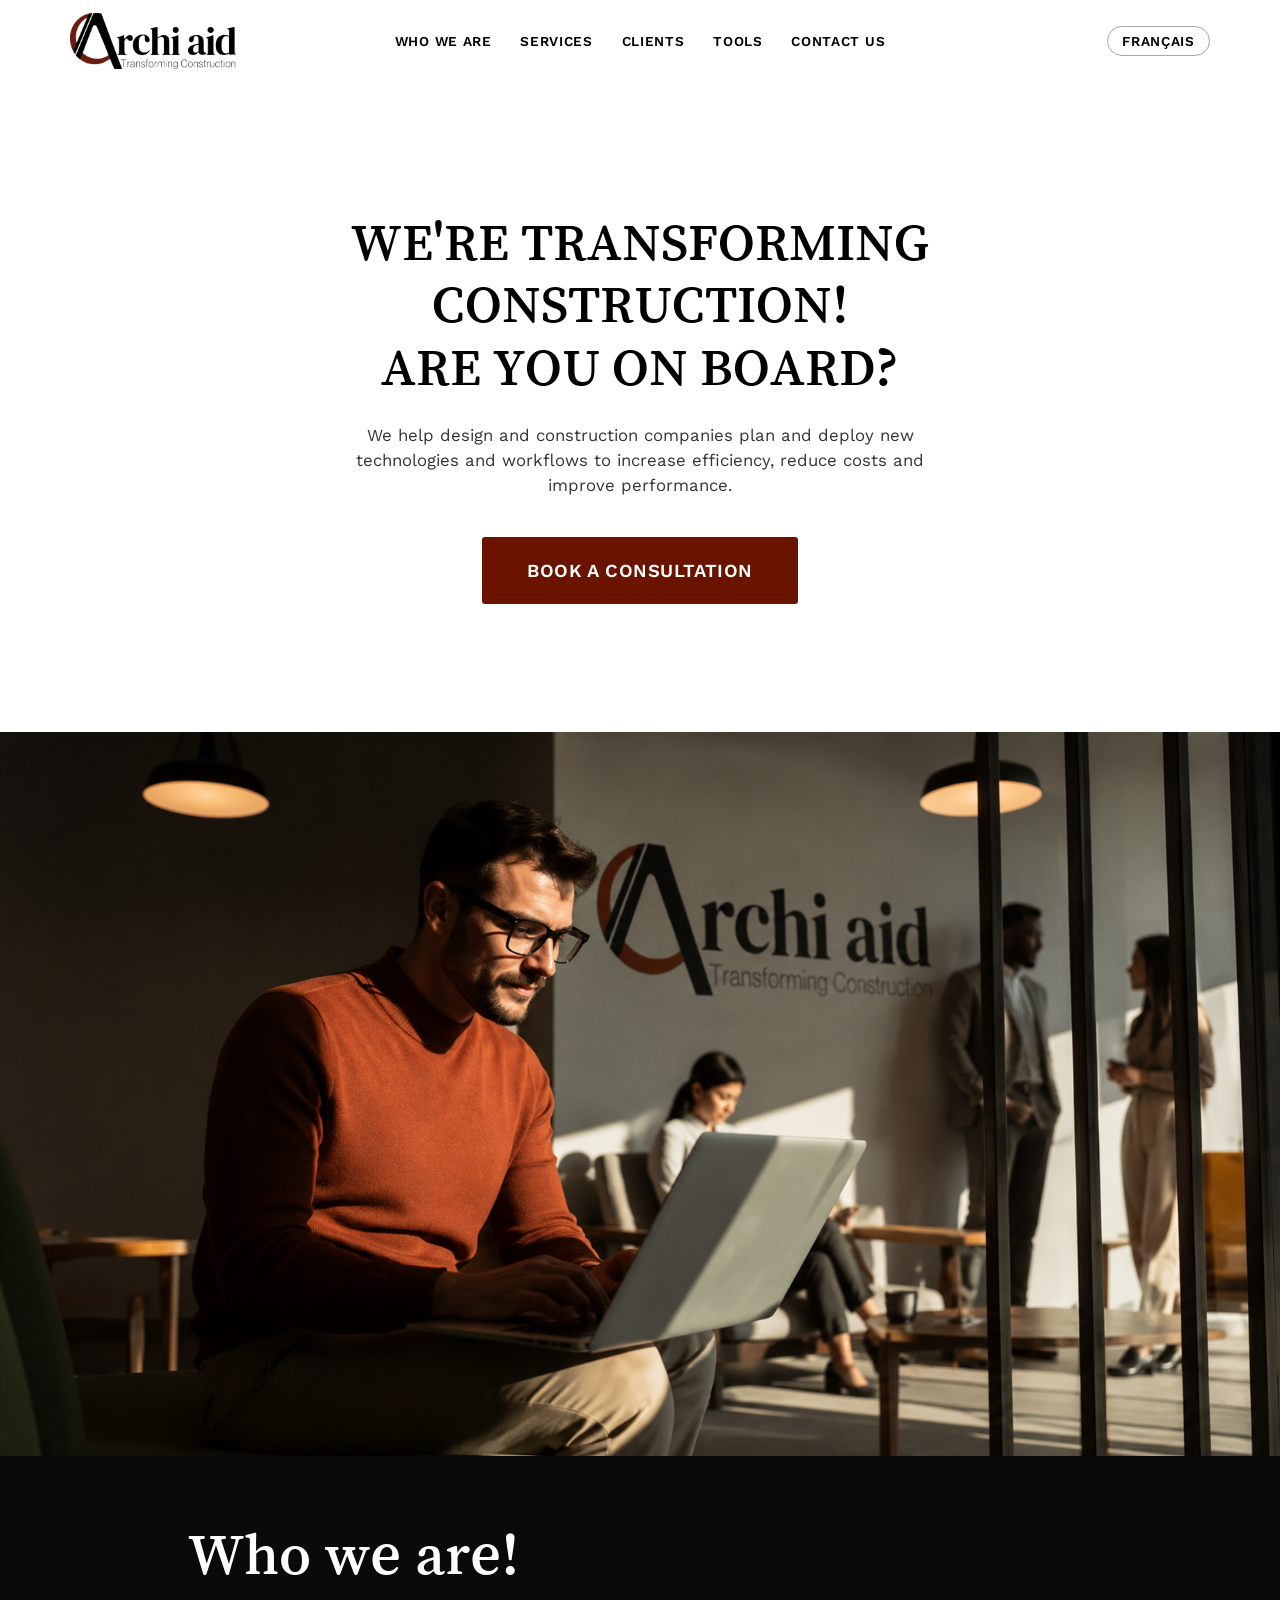
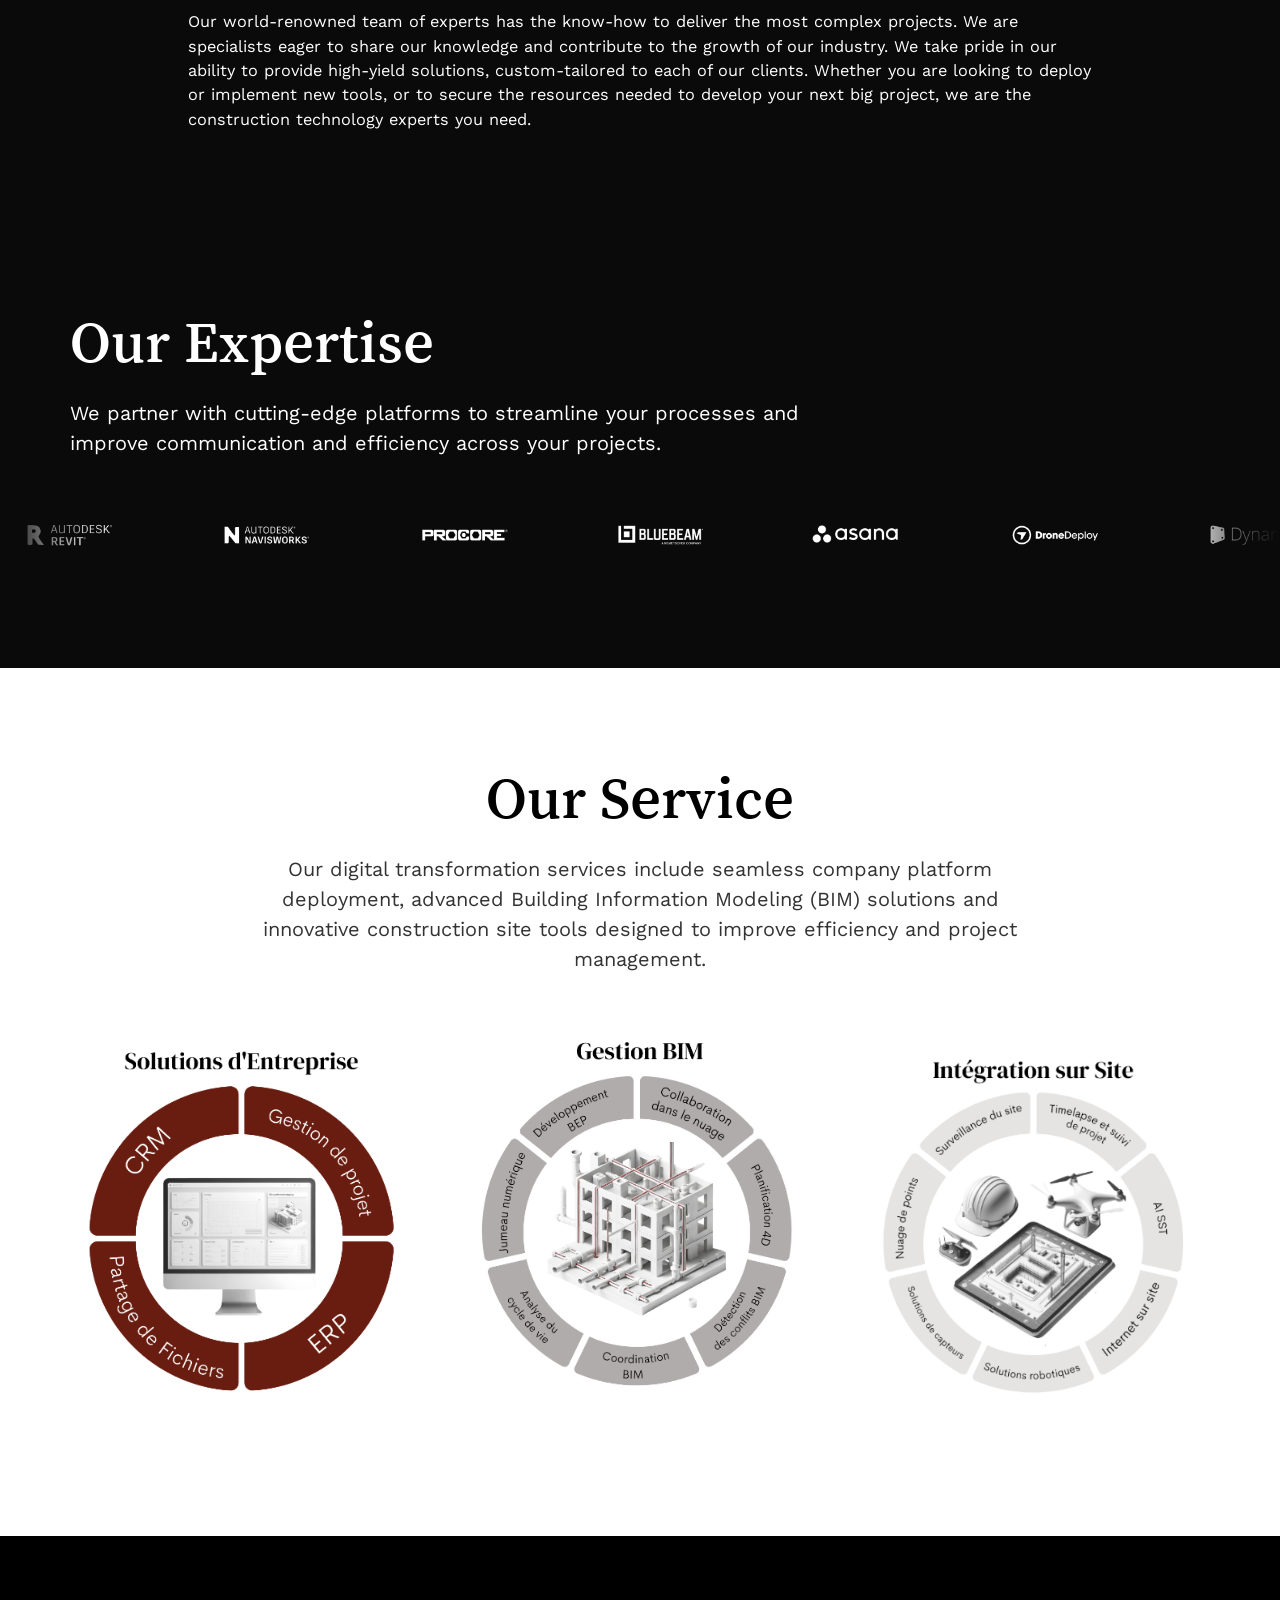
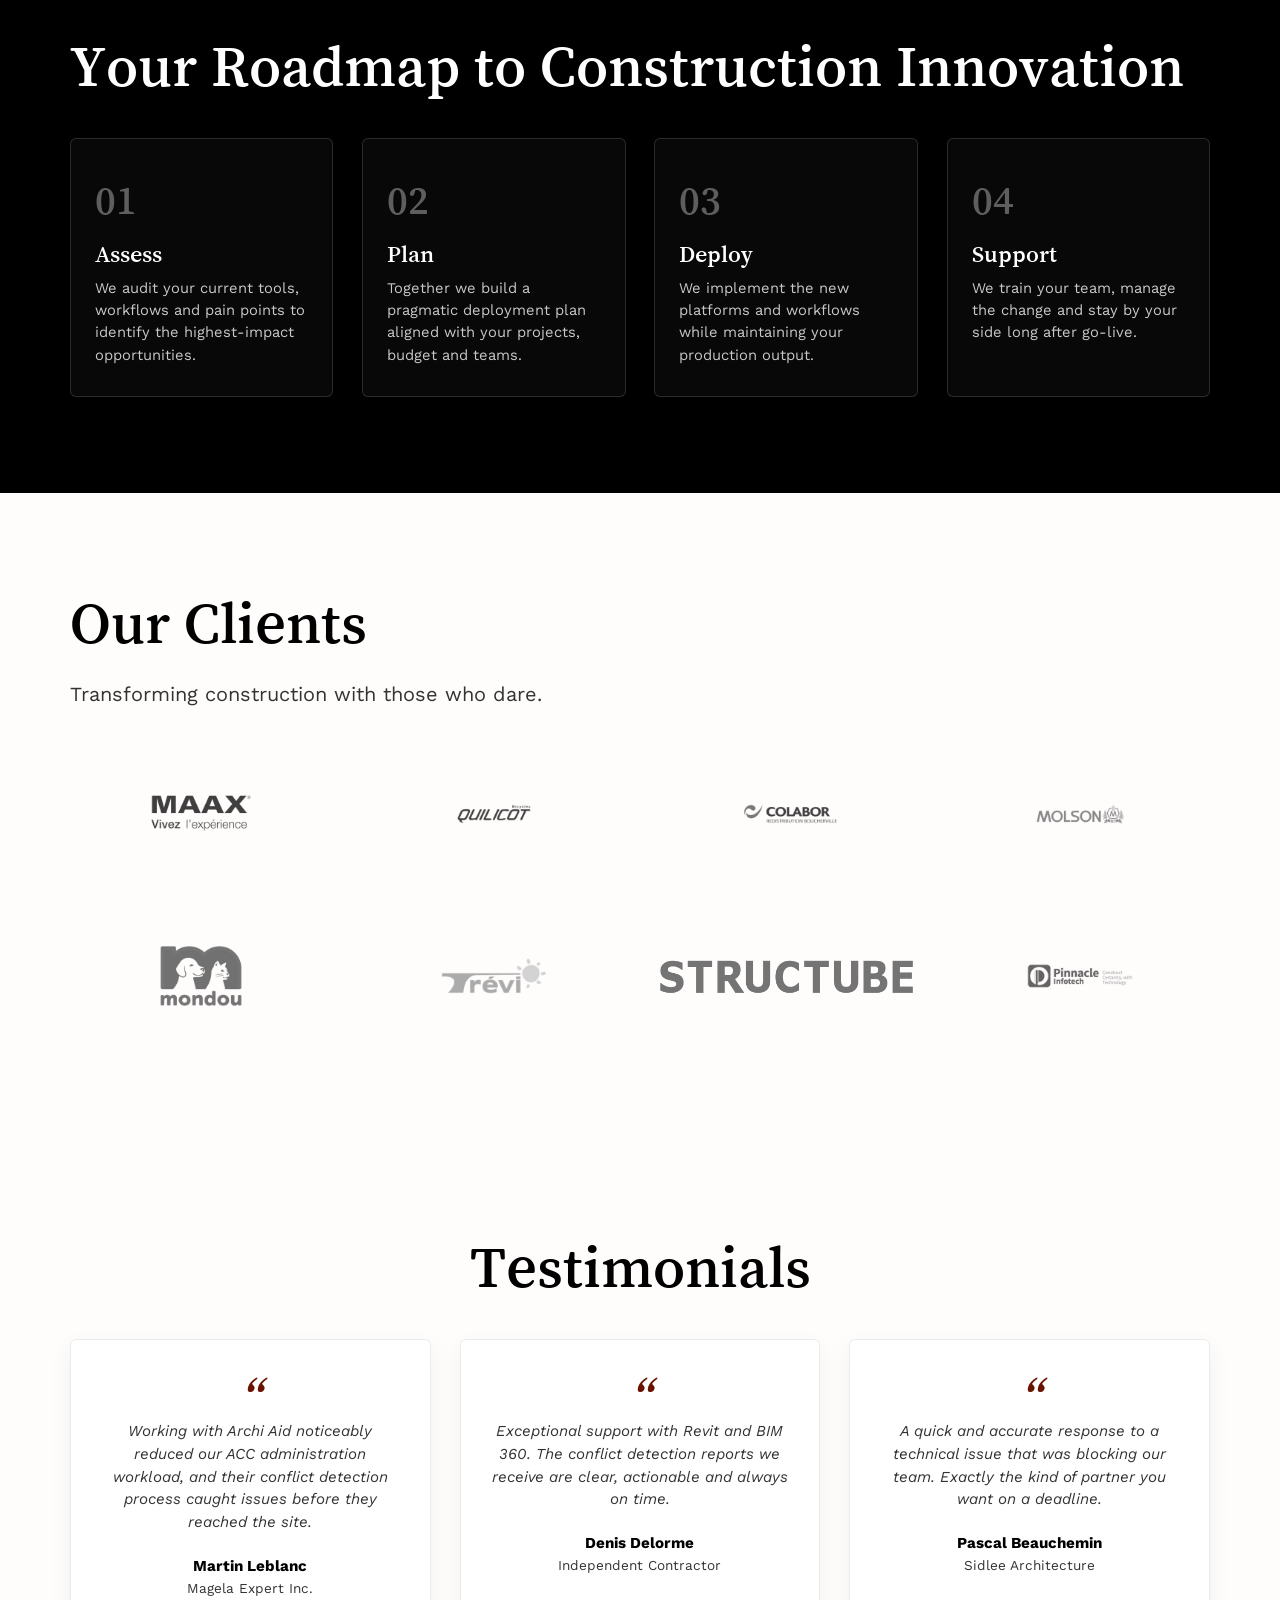
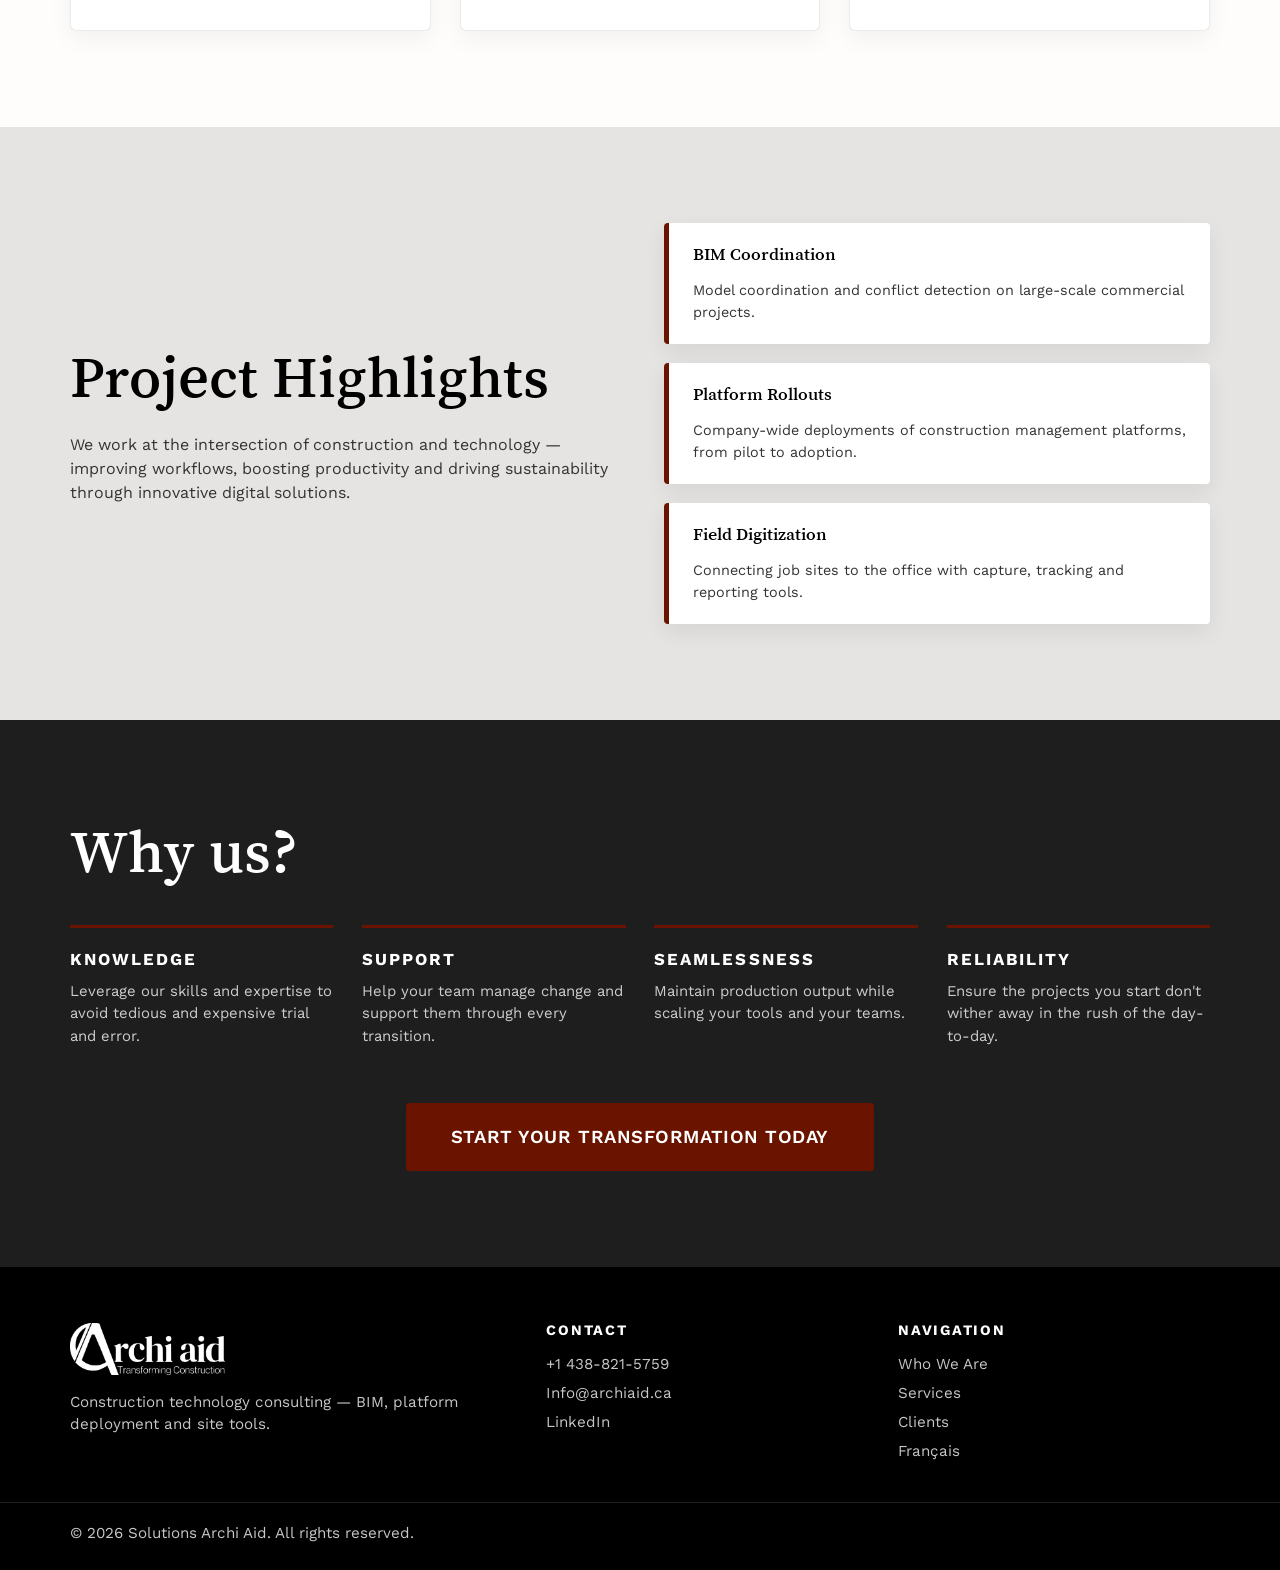
==== commit 5198a2db: "Qui sommes-nous : image bannière pleine largeur, texte en dessous Co-Authored-By: Claude Fable 5 <no" ====
--- a/index.html
+++ b/index.html
@@ -54,9 +54,7 @@
 
     <!-- ===== Who we are — image à gauche, texte sur fond #0a0a0a ===== -->
     <section class="about-section" id="about">
-      <div class="about-media">
-        <img src="assets/img/about-archiaid.png" alt="The Archi Aid office">
-      </div>
+      <img class="about-banner" src="assets/img/who-we-are.png" alt="The Archi Aid team at work in the office">
       <div class="about-text">
         <h2>Who we are!</h2>
         <p>
--- a/css/styles.css
+++ b/css/styles.css
@@ -194,31 +194,23 @@
 .text-center { text-align: center; }
 .text-center .section-lead { margin-inline: auto; }
 
-/* ---------- Qui sommes-nous (image pleine hauteur à gauche, comme l'original) ---------- */
+/* ---------- Qui sommes-nous (image bannière pleine largeur, texte en dessous) ---------- */
 .about-section {
-  display: grid;
-  grid-template-columns: 1fr 1fr;
-  align-items: stretch;
   background: var(--dark);
   color: var(--text-light);
 }
-.about-media { position: relative; }
-.about-media img {
+.about-banner {
   width: 100%;
-  height: 100%;
-  object-fit: cover;
-  min-height: 480px;
+  height: auto;
   display: block;
 }
 .about-text {
-  display: flex;
-  flex-direction: column;
-  justify-content: center;
-  padding: clamp(3rem, 6vw, 5.5rem) clamp(2rem, 5vw, 5rem);
-  max-width: 680px;
+  max-width: 1000px;
+  margin-inline: auto;
+  padding: clamp(2.5rem, 5vw, 4.5rem) clamp(1.5rem, 4vw, 3rem);
 }
 .about-text h2 { margin-bottom: 1.5rem; }
-.about-text p { color: var(--text-light-soft); font-size: 1.02rem; margin-bottom: 1rem; }
+.about-text p { color: #ffffff; font-size: 1.02rem; margin-bottom: 1rem; }
 
 /* ---------- Bandeau logos plateformes (défilement continu) ---------- */
 .marquee {
@@ -528,8 +520,6 @@
   .card-grid.four { grid-template-columns: repeat(2, 1fr); }
   .roadmap { grid-template-columns: repeat(2, 1fr); }
   .highlight-split { grid-template-columns: 1fr; }
-  .about-section { grid-template-columns: 1fr; }
-  .about-media img { min-height: 280px; }
   .client-grid { grid-template-columns: repeat(3, 1fr); }
   .footer-inner { grid-template-columns: 1fr 1fr; }
 }
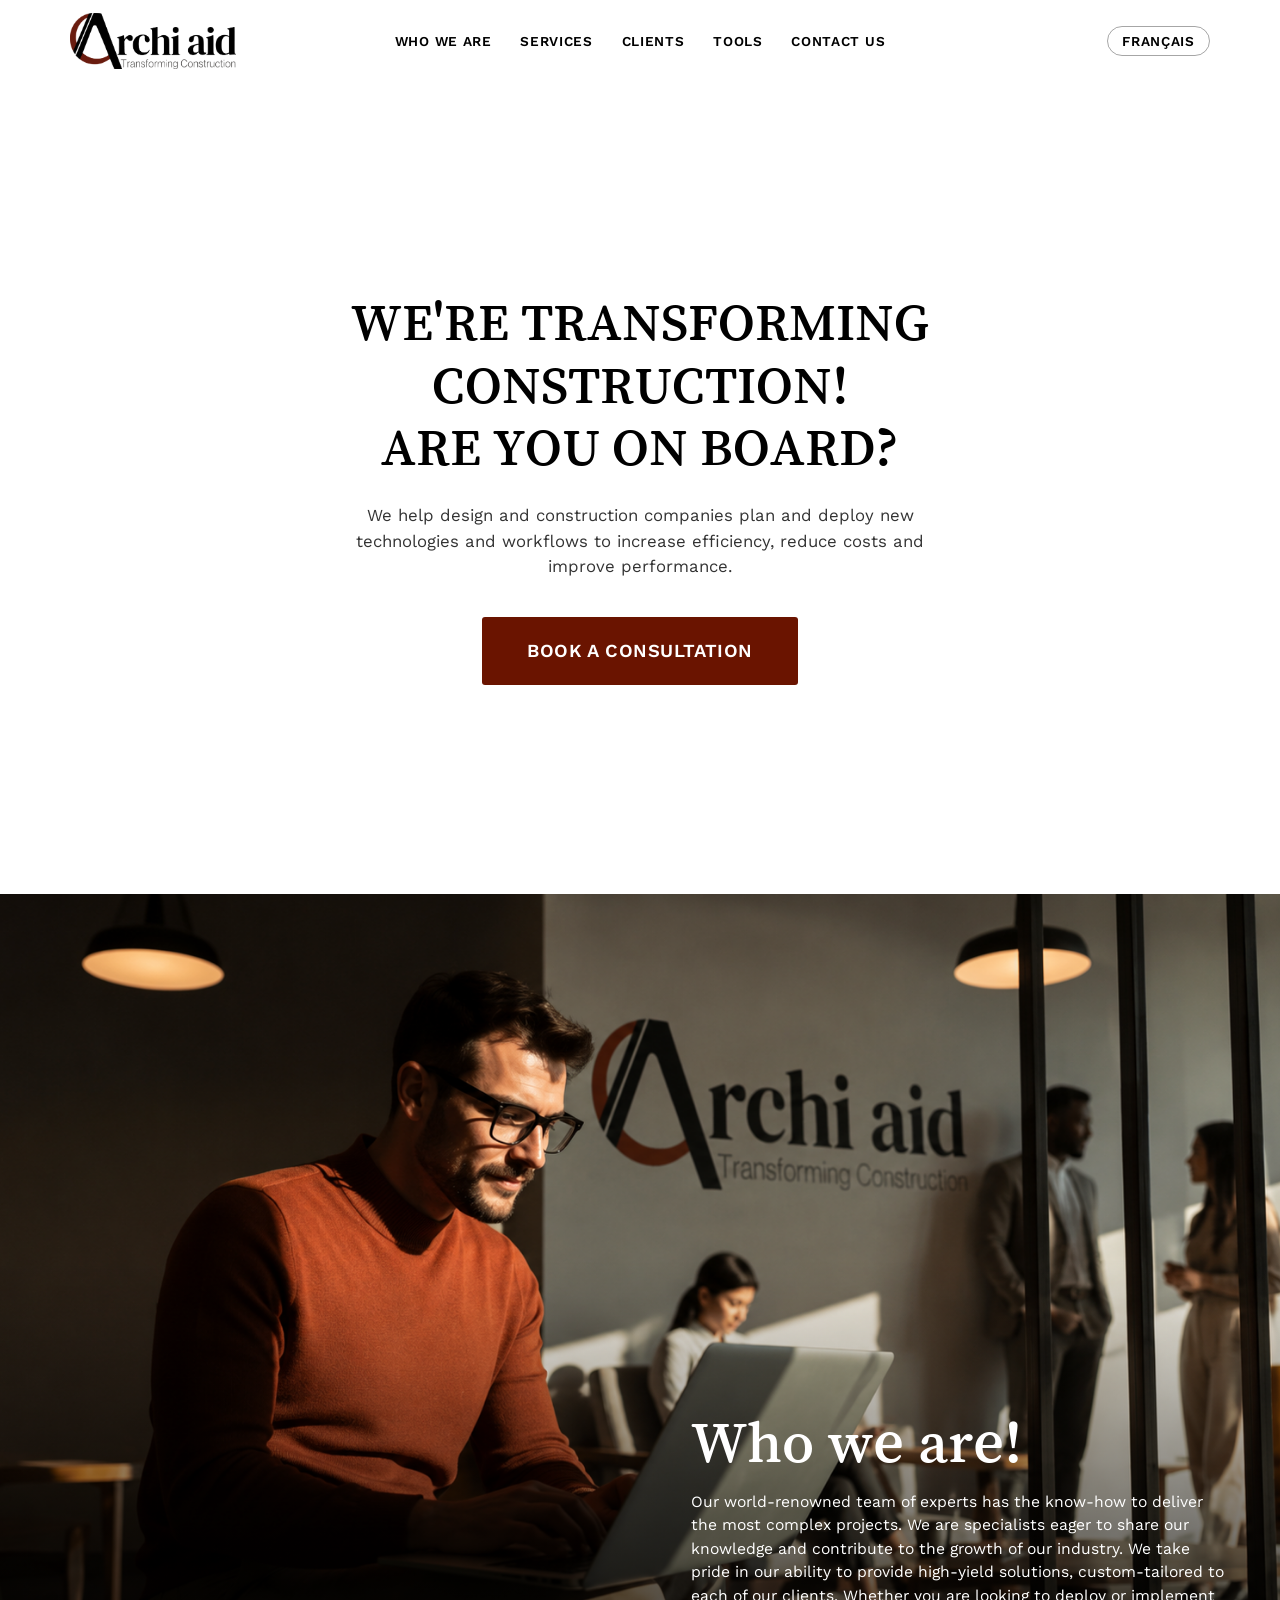
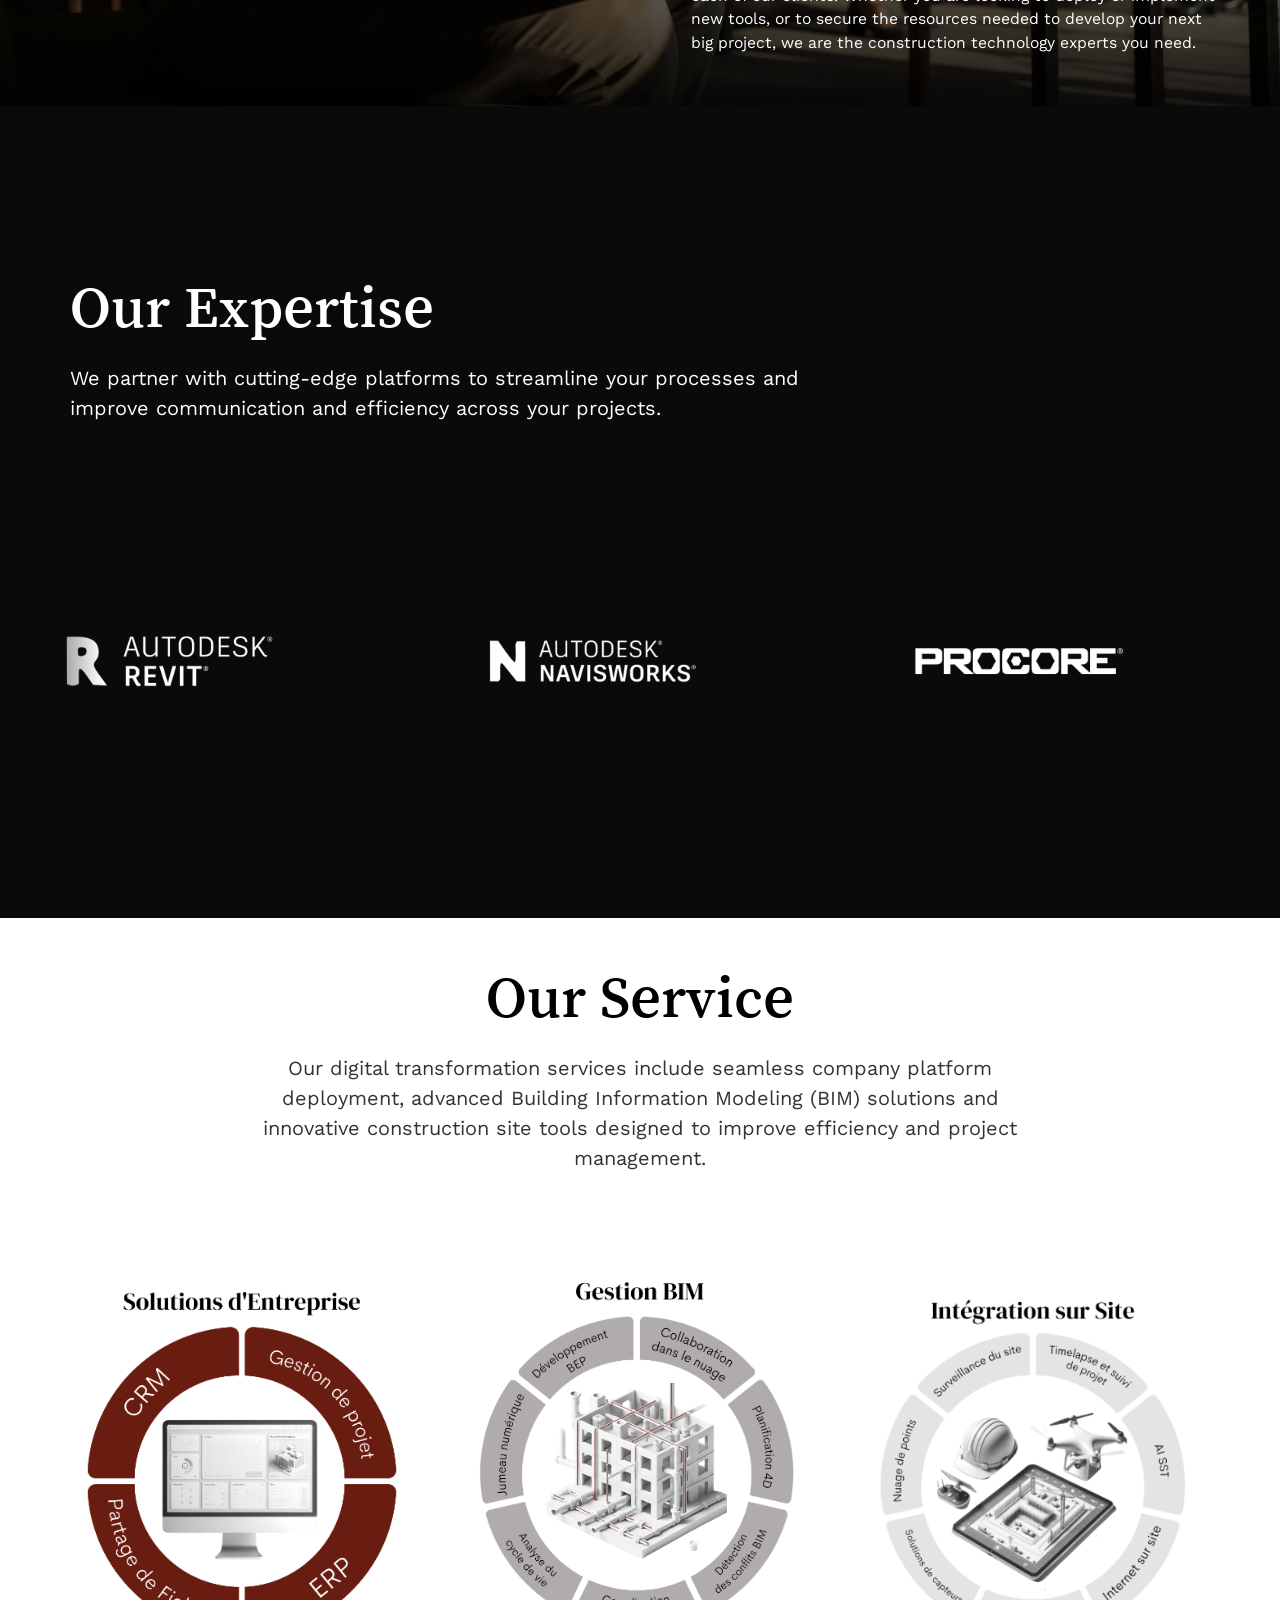
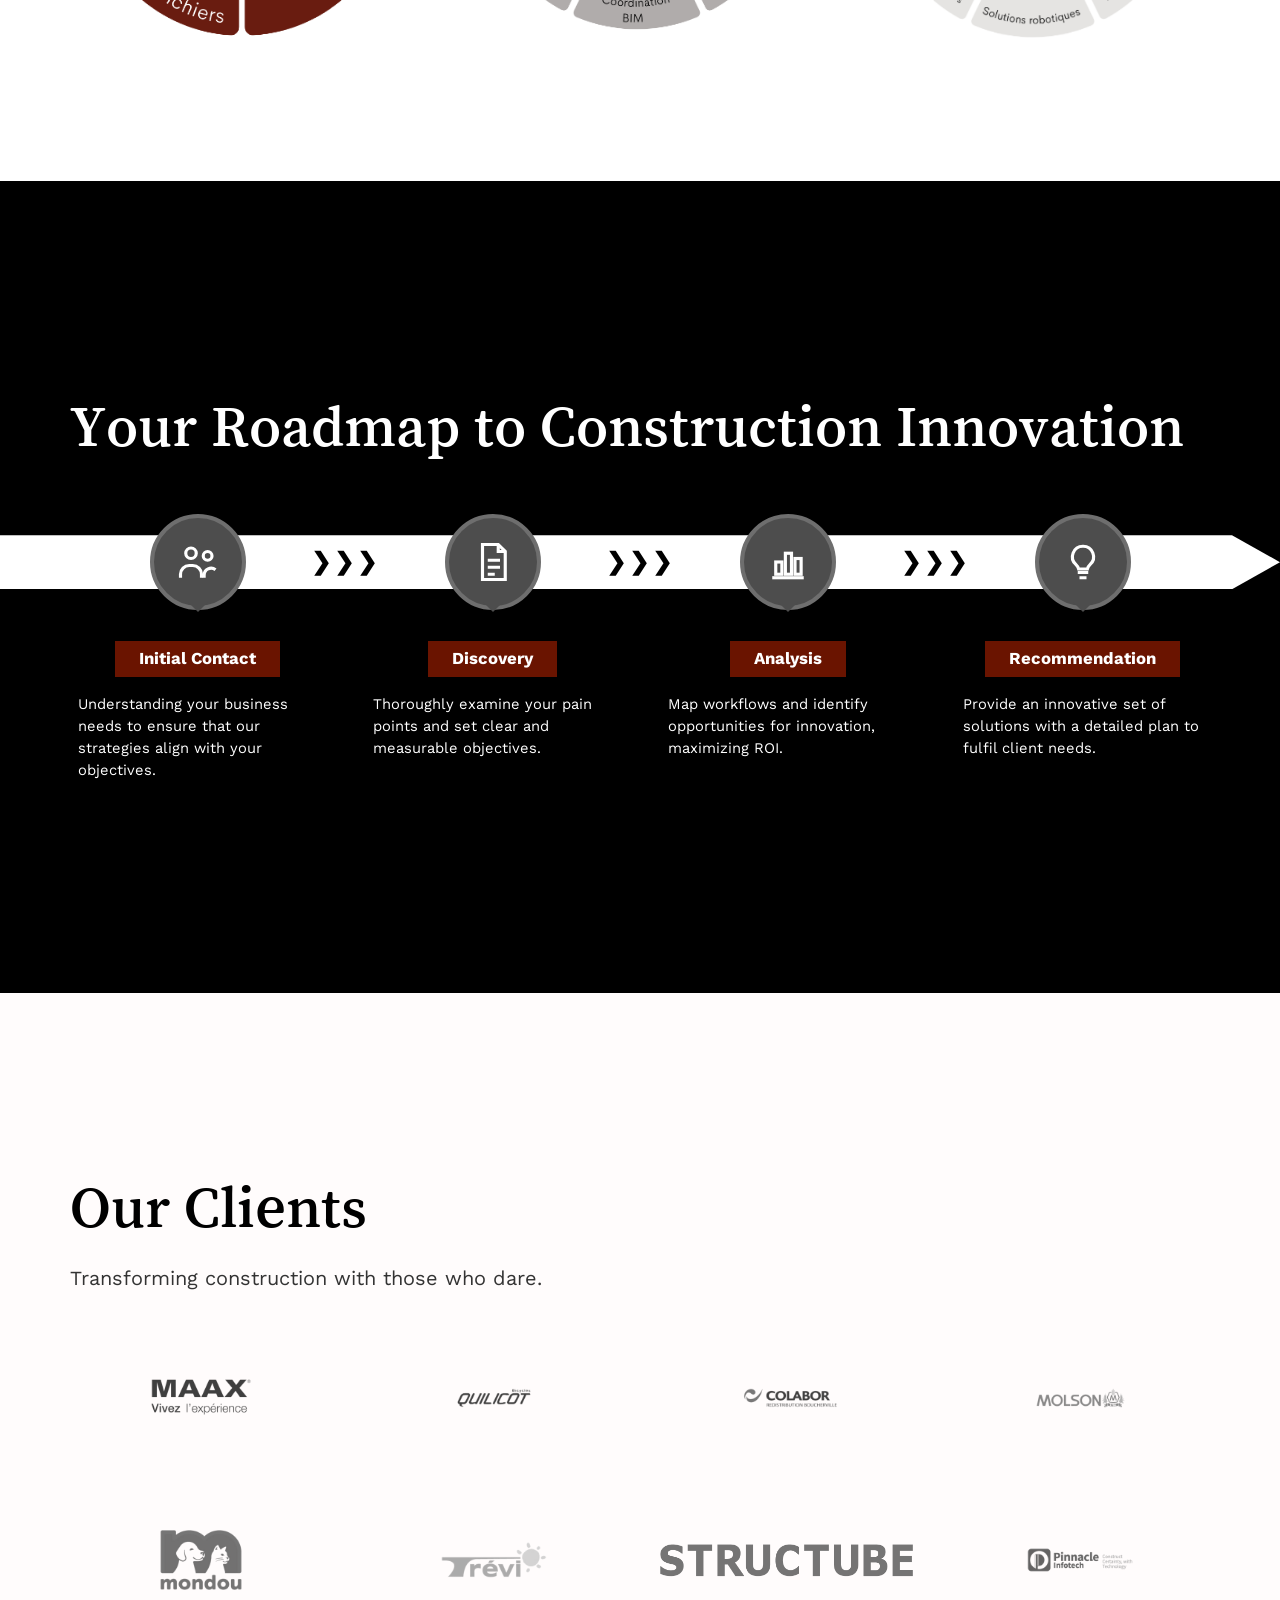
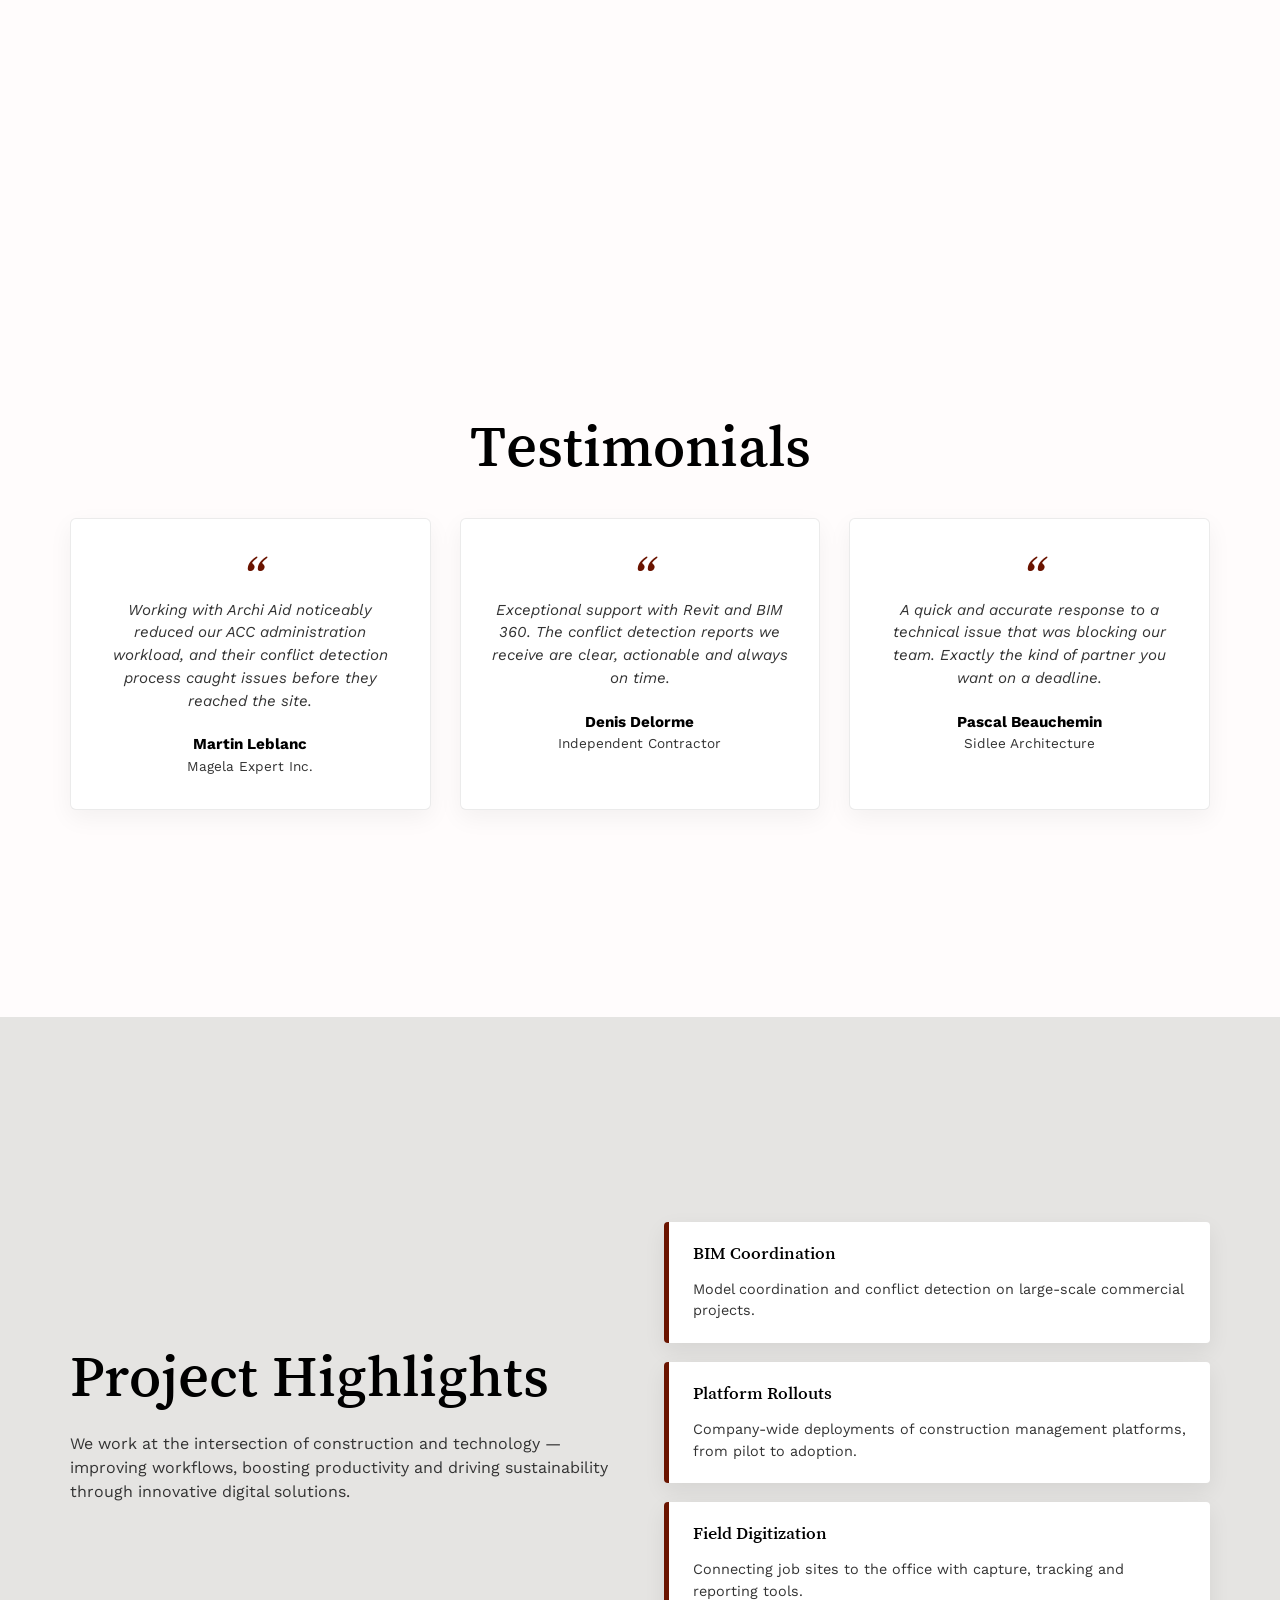
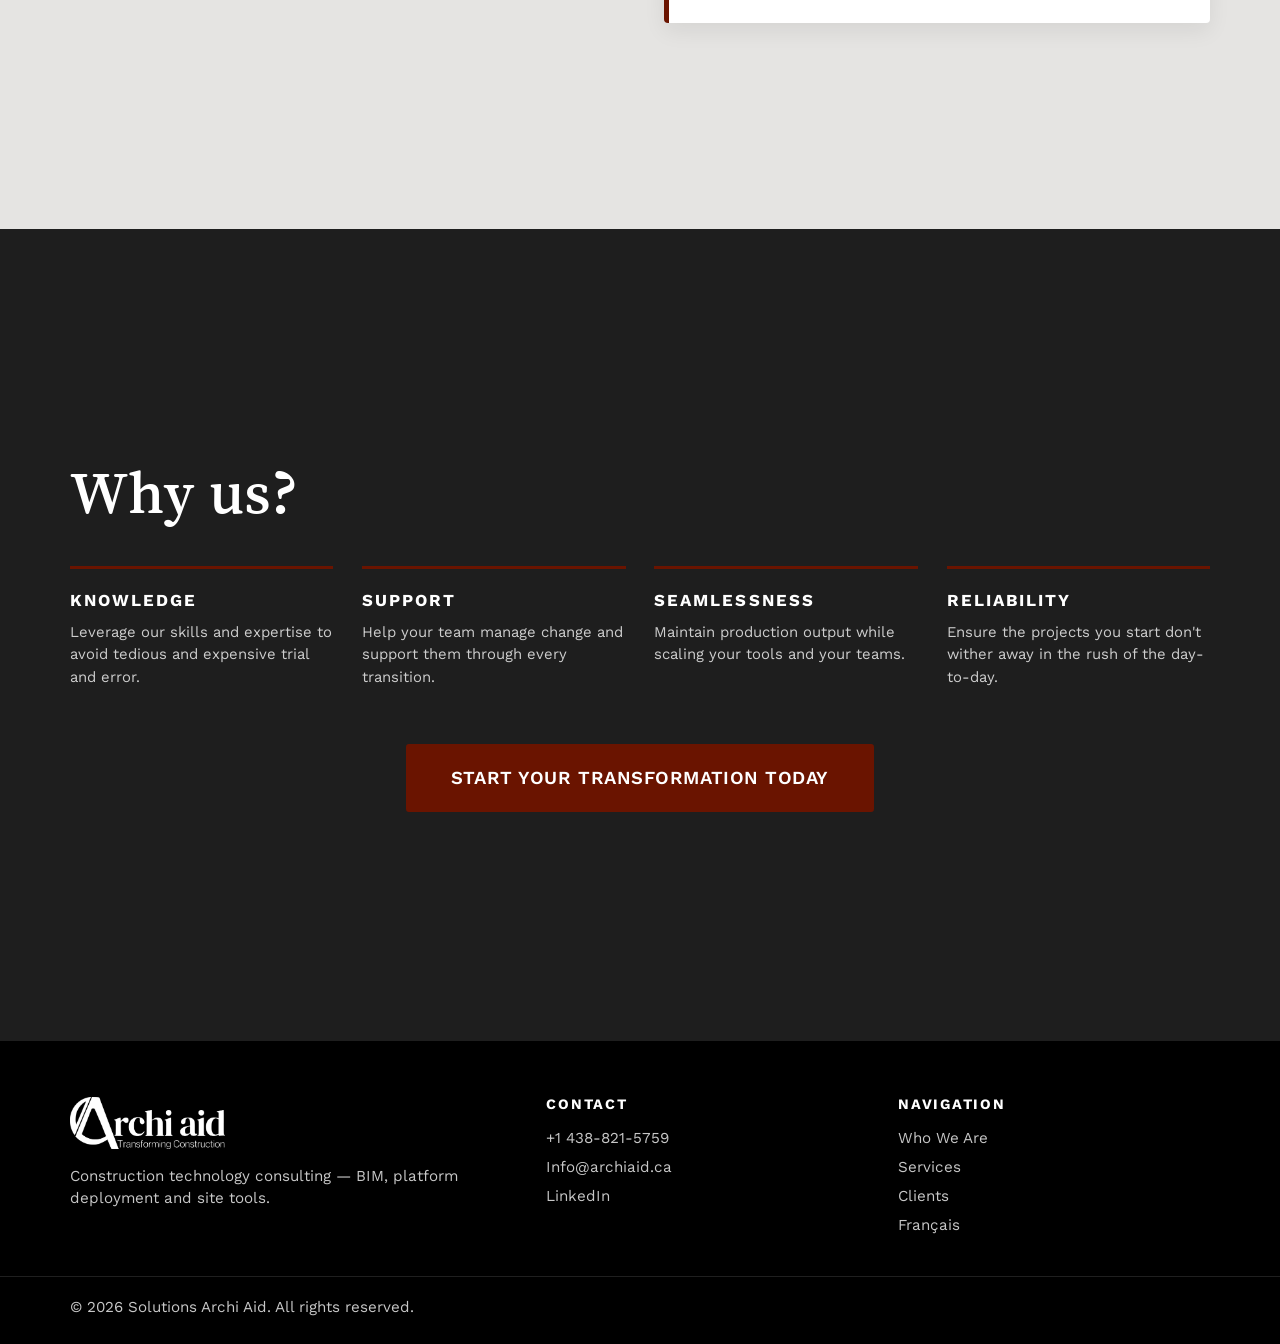
==== commit 4f9e8d50: "Feuille de route sur le modèle de l'original : bande fléchée, icônes et étiquettes Bande blanche en " ====
--- a/index.html
+++ b/index.html
@@ -155,24 +155,32 @@
         <h2>Your Roadmap to Construction Innovation</h2>
         <ol class="roadmap">
           <li class="roadmap-step">
-            <span class="step-number">01</span>
-            <h3>Assess</h3>
-            <p>We audit your current tools, workflows and pain points to identify the highest-impact opportunities.</p>
+            <span class="step-icon" aria-hidden="true">
+              <svg viewBox="0 0 24 24" fill="none" stroke="currentColor" stroke-width="1.8"><circle cx="8" cy="7" r="3"/><path d="M2 21v-2a5 5 0 0 1 5-5h2a5 5 0 0 1 5 5v2"/><circle cx="17.5" cy="8.5" r="2.5"/><path d="M15.5 21v-1.5a4 4 0 0 1 6.5-3.1"/></svg>
+            </span>
+            <h3 class="step-label">Initial Contact</h3>
+            <p>Understanding your business needs to ensure that our strategies align with your objectives.</p>
           </li>
           <li class="roadmap-step">
-            <span class="step-number">02</span>
-            <h3>Plan</h3>
-            <p>Together we build a pragmatic deployment plan aligned with your projects, budget and teams.</p>
+            <span class="step-icon" aria-hidden="true">
+              <svg viewBox="0 0 24 24" fill="none" stroke="currentColor" stroke-width="1.8"><path d="M6 2h9l4 4v16H6z"/><path d="M15 2v4h4M9 11h7M9 15h7M9 19h4"/></svg>
+            </span>
+            <h3 class="step-label">Discovery</h3>
+            <p>Thoroughly examine your pain points and set clear and measurable objectives.</p>
           </li>
           <li class="roadmap-step">
-            <span class="step-number">03</span>
-            <h3>Deploy</h3>
-            <p>We implement the new platforms and workflows while maintaining your production output.</p>
+            <span class="step-icon" aria-hidden="true">
+              <svg viewBox="0 0 24 24" fill="none" stroke="currentColor" stroke-width="1.8"><path d="M3 21h18"/><rect x="5" y="12" width="3.5" height="7"/><rect x="10.5" y="7" width="3.5" height="12"/><rect x="16" y="10" width="3.5" height="9"/></svg>
+            </span>
+            <h3 class="step-label">Analysis</h3>
+            <p>Map workflows and identify opportunities for innovation, maximizing ROI.</p>
           </li>
           <li class="roadmap-step">
-            <span class="step-number">04</span>
-            <h3>Support</h3>
-            <p>We train your team, manage the change and stay by your side long after go-live.</p>
+            <span class="step-icon" aria-hidden="true">
+              <svg viewBox="0 0 24 24" fill="none" stroke="currentColor" stroke-width="1.8"><path d="M9 18h6M10 21h4M12 3a6 6 0 0 0-4 10.5c.8.7 1.3 1.5 1.5 2.5h5c.2-1 .7-1.8 1.5-2.5A6 6 0 0 0 12 3z"/></svg>
+            </span>
+            <h3 class="step-label">Recommendation</h3>
+            <p>Provide an innovative set of solutions with a detailed plan to fulfil client needs.</p>
           </li>
         </ol>
       </div>
--- a/css/styles.css
+++ b/css/styles.css
@@ -150,14 +150,17 @@
   background: var(--text-dark);
 }
 
-/* ---------- Hero (fond blanc, texte noir centré) ---------- */
+/* ---------- Hero (plein écran, fond blanc, texte noir centré) ---------- */
 .hero {
   background: #ffffff;
   color: var(--text-dark);
+  min-height: calc(100vh - 88px); /* toute la fenêtre sous l'en-tête */
+  display: flex;
+  align-items: center;
 }
 
 .hero-inner {
-  padding-block: clamp(4.5rem, 10vw, 8rem);
+  padding-block: 3rem;
   max-width: 980px;
   margin-inline: auto;
   text-align: center;
@@ -194,42 +197,83 @@
 .text-center { text-align: center; }
 .text-center .section-lead { margin-inline: auto; }
 
-/* ---------- Qui sommes-nous (image bannière pleine largeur, texte en dessous) ---------- */
+/* ---------- Qui sommes-nous : bannière plein écran, texte sur dégradé ---------- */
 .about-section {
+  position: relative;
+  height: calc(100vh - 88px); /* visible en entier sous l'en-tête, sans défiler */
+  min-height: 480px;
+  overflow: hidden;
   background: var(--dark);
   color: var(--text-light);
 }
 .about-banner {
   width: 100%;
-  height: auto;
+  height: 100%;
+  object-fit: cover;
   display: block;
 }
+/* Léger dégradé noir au bas de l'image */
+.about-section::after {
+  content: "";
+  position: absolute;
+  inset: 0;
+  background: linear-gradient(to top,
+    rgba(0, 0, 0, 0.85) 0%,
+    rgba(0, 0, 0, 0.45) 25%,
+    rgba(0, 0, 0, 0) 55%);
+  pointer-events: none;
+}
 .about-text {
-  max-width: 1000px;
-  margin-inline: auto;
-  padding: clamp(2.5rem, 5vw, 4.5rem) clamp(1.5rem, 4vw, 3rem);
-}
-.about-text h2 { margin-bottom: 1.5rem; }
-.about-text p { color: #ffffff; font-size: 1.02rem; margin-bottom: 1rem; }
+  position: absolute;
+  right: 0;
+  bottom: 0;
+  z-index: 1;
+  max-width: 640px;
+  padding: 0 clamp(1.5rem, 4vw, 4.5rem) clamp(1.8rem, 4vw, 3.2rem);
+}
+.about-text h2 { margin-bottom: 1rem; color: #ffffff; }
+.about-text p { color: #ffffff; font-size: 0.98rem; margin-bottom: 0; }
+@media (max-width: 680px) {
+  .about-section { height: 78vh; min-height: 420px; }
+  .about-text p { font-size: 0.88rem; }
+}
+
+/* ---------- Sections plein écran : chacune occupe la fenêtre entière ---------- */
+#expertise,
+#services,
+#roadmap,
+#clients,
+#testimonials,
+#highlights,
+#why-us {
+  min-height: calc(100vh - 88px);
+  display: flex;
+  flex-direction: column;
+  justify-content: center;
+}
 
 /* ---------- Bandeau logos plateformes (défilement continu) ---------- */
 .marquee {
   overflow: hidden;
-  margin-top: 2.5rem;
+  margin-top: clamp(4rem, 12vh, 8rem);
   -webkit-mask-image: linear-gradient(90deg, transparent, #000 8%, #000 92%, transparent);
   mask-image: linear-gradient(90deg, transparent, #000 8%, #000 92%, transparent);
 }
 .marquee-track {
   display: flex;
   align-items: center;
-  gap: 3.5rem;
+  gap: 5rem;
   width: max-content;
   animation: marquee 40s linear infinite;
 }
 .marquee-track img {
-  height: 74px;
+  height: clamp(120px, 20vh, 190px);
   width: auto;
   flex-shrink: 0;
+}
+@media (max-width: 680px) {
+  .marquee-track { gap: 3rem; }
+  .marquee-track img { height: 90px; }
 }
 @keyframes marquee {
   from { transform: translateX(0); }
@@ -249,37 +293,112 @@
 .card h3 { margin-block: 1.2rem 0.7rem; }
 .card p { color: var(--text-grey); font-size: 0.95rem; }
 
+/* Le titre de Nos Services reste en haut de la section plein écran */
+#services {
+  justify-content: flex-start;
+  padding-top: clamp(1.5rem, 5vh, 3rem);
+}
+#services .card-grid { margin-top: clamp(2.5rem, 9vh, 6rem); }
+
 .card-img {
   width: 100%;
-  max-width: 340px;
+  max-width: min(100%, 520px);
   margin: 0 auto 0.5rem;
 }
-.card-img img { width: 100%; height: auto; }
-
-/* ---------- Feuille de route ---------- */
+.card-img img {
+  width: 100%;
+  height: auto;
+  cursor: pointer;
+  transition: transform 0.3s ease;
+}
+.card-img img:hover { transform: scale(1.05); }
+.card-img img.tourne { animation: tourner 0.9s cubic-bezier(0.3, 0, 0.2, 1); }
+@keyframes tourner {
+  from { transform: rotate(0deg); }
+  to { transform: rotate(360deg); }
+}
+
+/* ---------- Feuille de route (bande fléchée blanche, comme l'original) ---------- */
 .roadmap {
   list-style: none;
   display: grid;
   grid-template-columns: repeat(4, 1fr);
-  gap: 1.8rem;
-  margin-top: 2.5rem;
-}
-.roadmap-step {
-  border: 1px solid rgba(255, 255, 255, 0.14);
-  border-radius: 6px;
-  padding: 1.9rem 1.5rem;
-  background: rgba(255, 255, 255, 0.03);
-}
-.step-number {
-  font-family: var(--font-heading);
-  font-size: 2.6rem;
-  color: var(--text-light);
-  opacity: 0.35;
-  display: block;
-  margin-bottom: 0.6rem;
-}
-.roadmap-step h3 { margin-bottom: 0.6rem; }
-.roadmap-step p { font-size: 0.92rem; color: var(--text-light-soft); }
+  gap: 2.5rem;
+  margin-top: 3.5rem;
+  position: relative;
+}
+/* La bande blanche en flèche qui traverse tout l'écran */
+.roadmap::before {
+  content: "";
+  position: absolute;
+  top: 48px;
+  transform: translateY(-50%);
+  left: -70px;   /* déborde du conteneur jusqu'aux bords de l'écran */
+  right: -70px;
+  height: 54px;
+  background: #ffffff;
+  clip-path: polygon(0 0, calc(100% - 48px) 0, 100% 50%, calc(100% - 48px) 100%, 0 100%);
+}
+.roadmap-step { position: relative; text-align: center; }
+/* Chevrons noirs sur la bande, entre les étapes */
+.roadmap-step + .roadmap-step::before {
+  content: "❯❯❯";
+  position: absolute;
+  top: 48px;
+  left: -1.25rem;
+  transform: translate(-50%, -50%);
+  color: var(--darker);
+  font-size: 1.5rem;
+  font-weight: 700;
+  letter-spacing: 3px;
+  z-index: 1;
+}
+.step-icon {
+  position: relative;
+  z-index: 1;
+  width: 96px;
+  height: 96px;
+  margin-inline: auto;
+  border-radius: 50%;
+  background: #4d4d4d;
+  border: 4px solid #6e6e6e;
+  display: grid;
+  place-items: center;
+  color: #ffffff;
+}
+.step-icon svg { width: 42px; height: 42px; }
+/* La pointe sous le cercle, vers l'étiquette */
+.step-icon::after {
+  content: "";
+  position: absolute;
+  left: 50%;
+  bottom: -16px;
+  transform: translateX(-50%);
+  border: 10px solid transparent;
+  border-top-color: #4d4d4d;
+}
+.step-label {
+  display: inline-block;
+  font-family: var(--font-body);
+  font-size: 1.05rem;
+  font-weight: 700;
+  color: #ffffff;
+  background: var(--accent);
+  padding: 0.55rem 1.5rem;
+  margin-top: 1.9rem;
+}
+.roadmap-step p {
+  text-align: left;
+  font-size: 0.92rem;
+  color: #ffffff;
+  margin-top: 1rem;
+  max-width: 240px;
+  margin-inline: auto;
+}
+@media (max-width: 960px) {
+  .roadmap::before,
+  .roadmap-step + .roadmap-step::before { display: none; }
+}
 
 /* ---------- Clients ---------- */
 .client-grid {
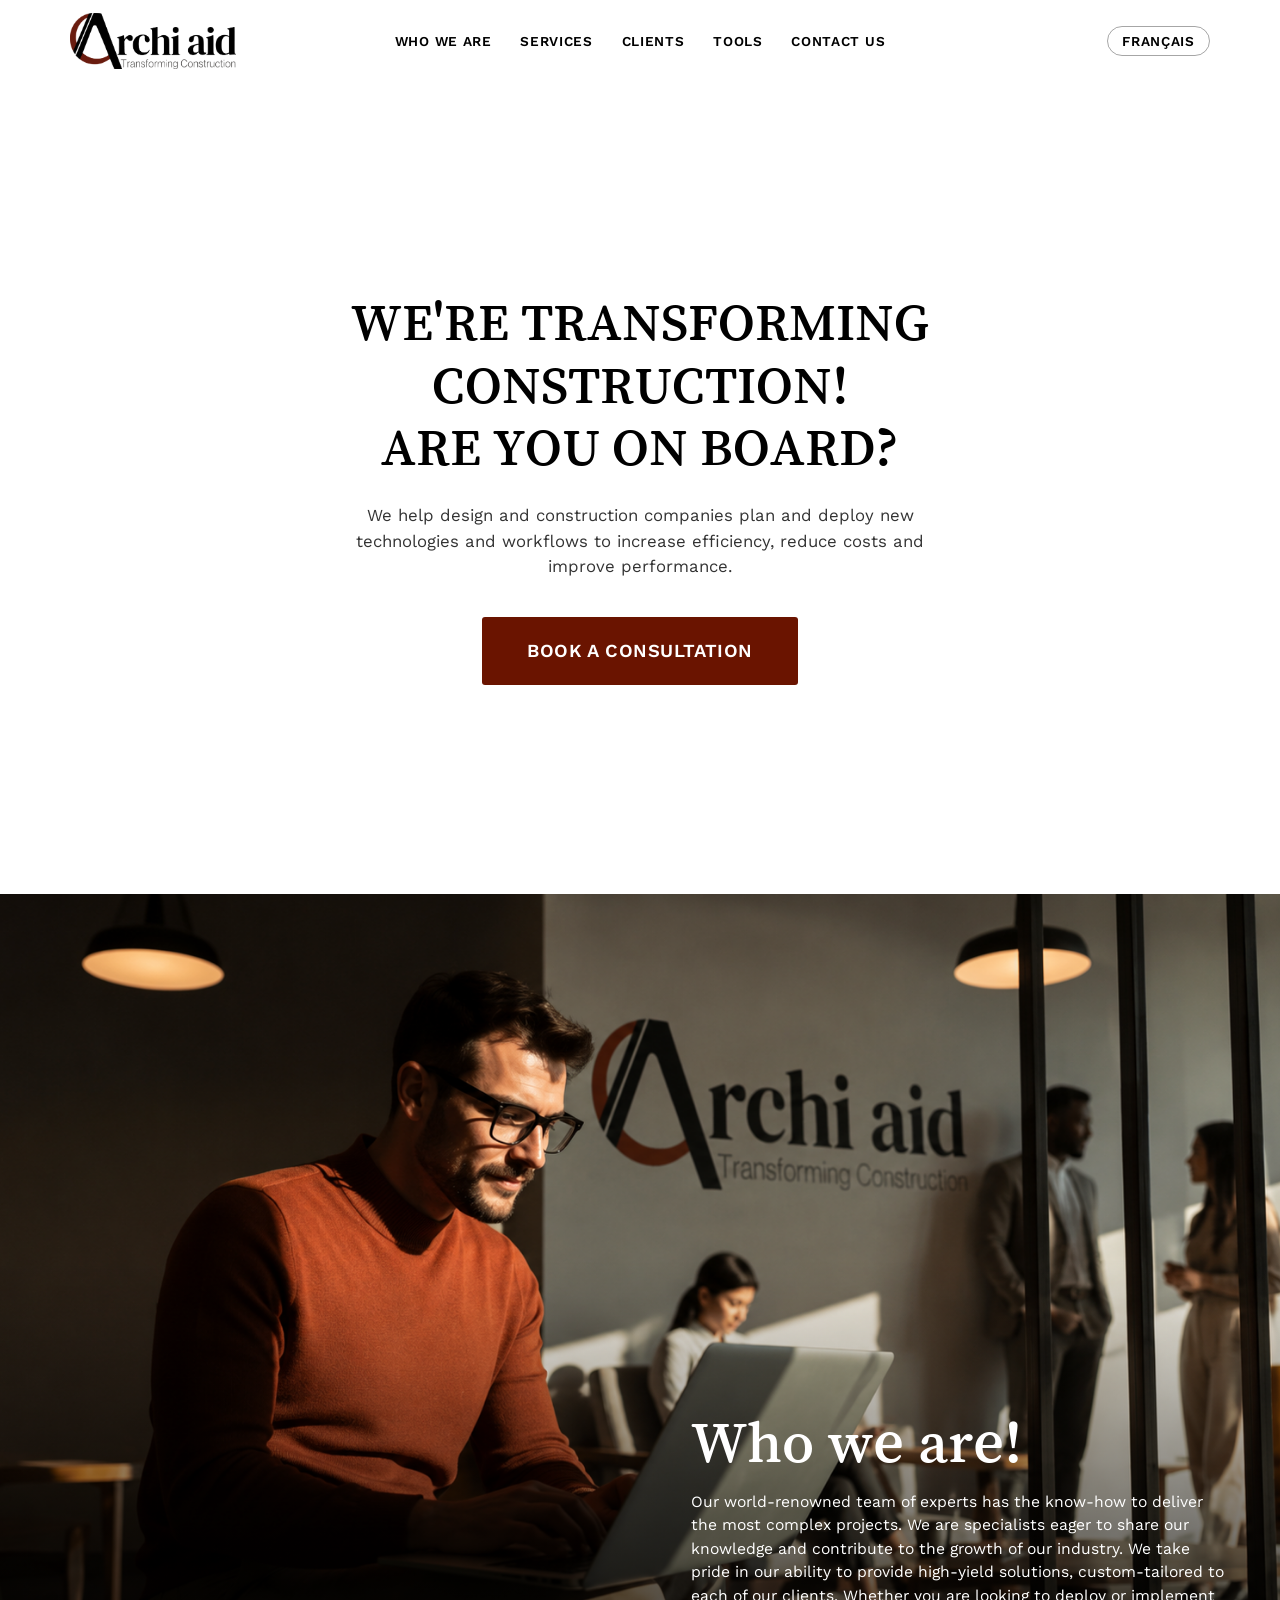
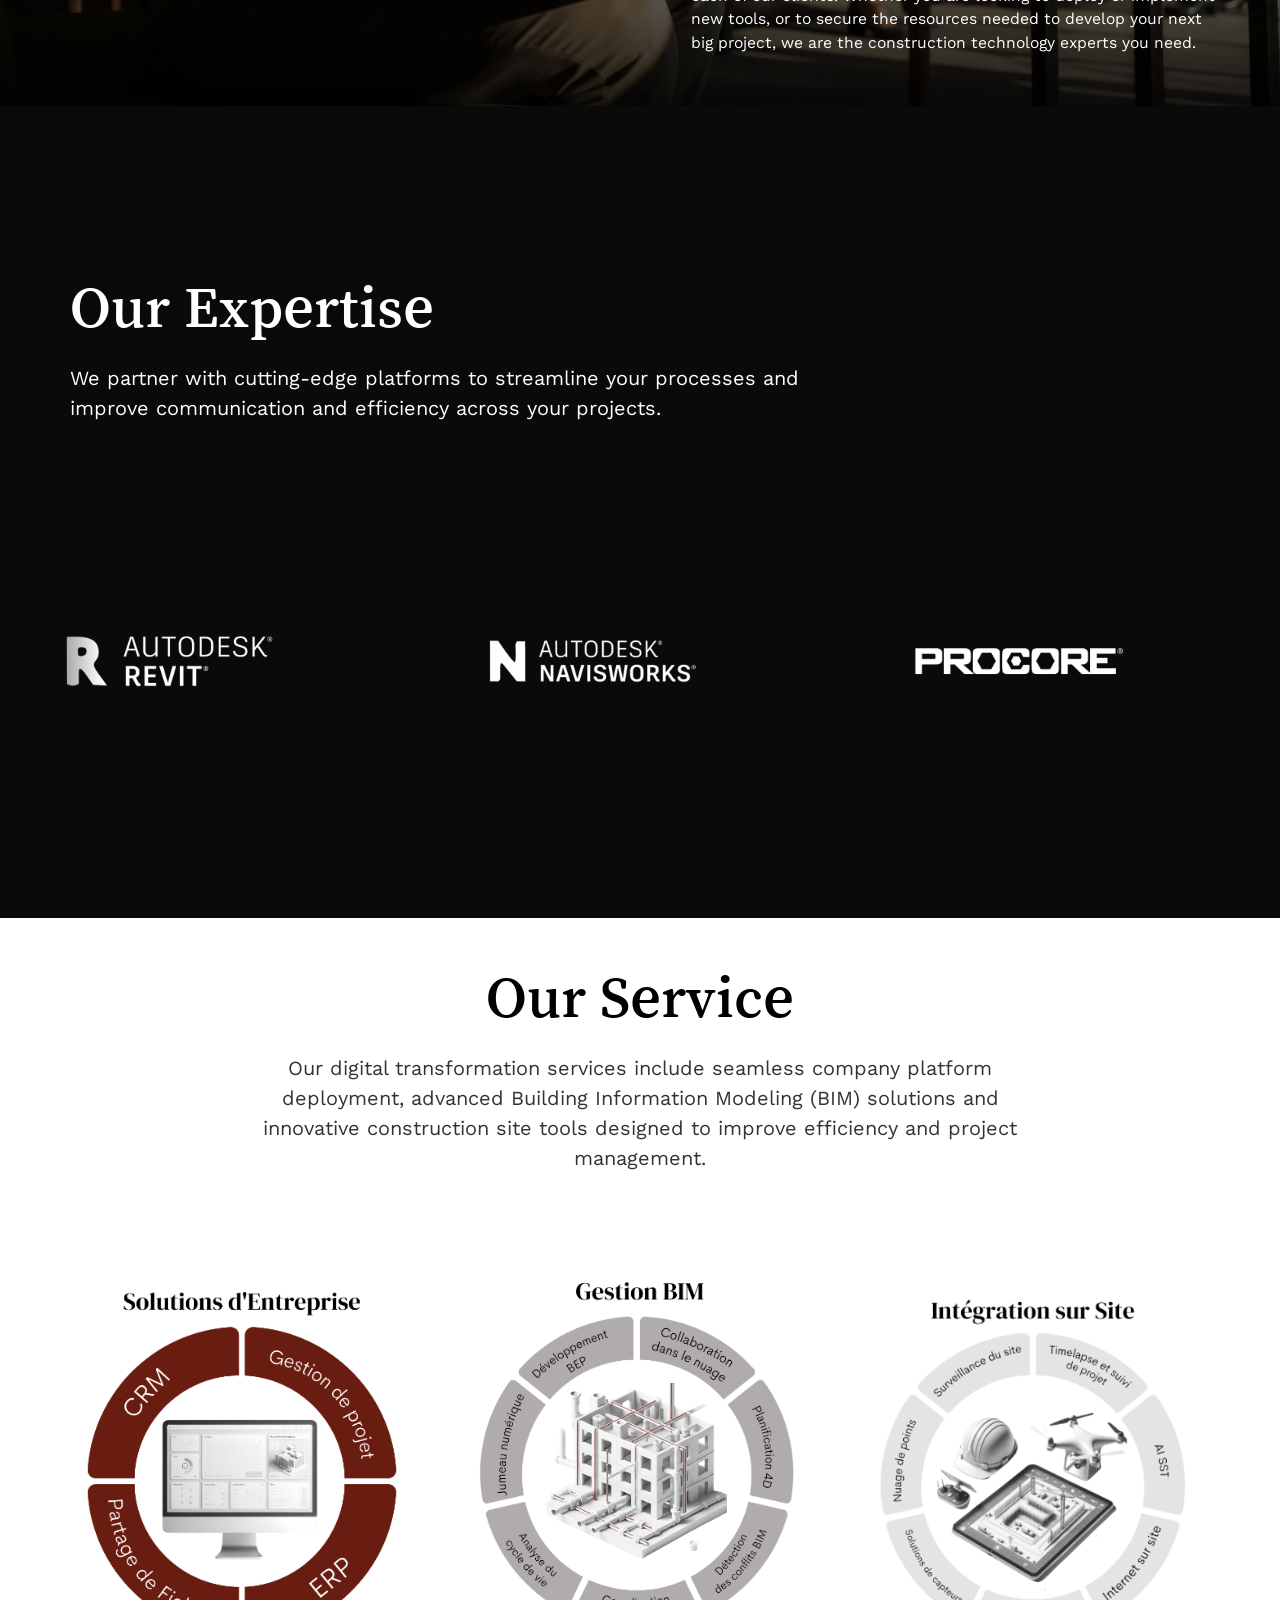
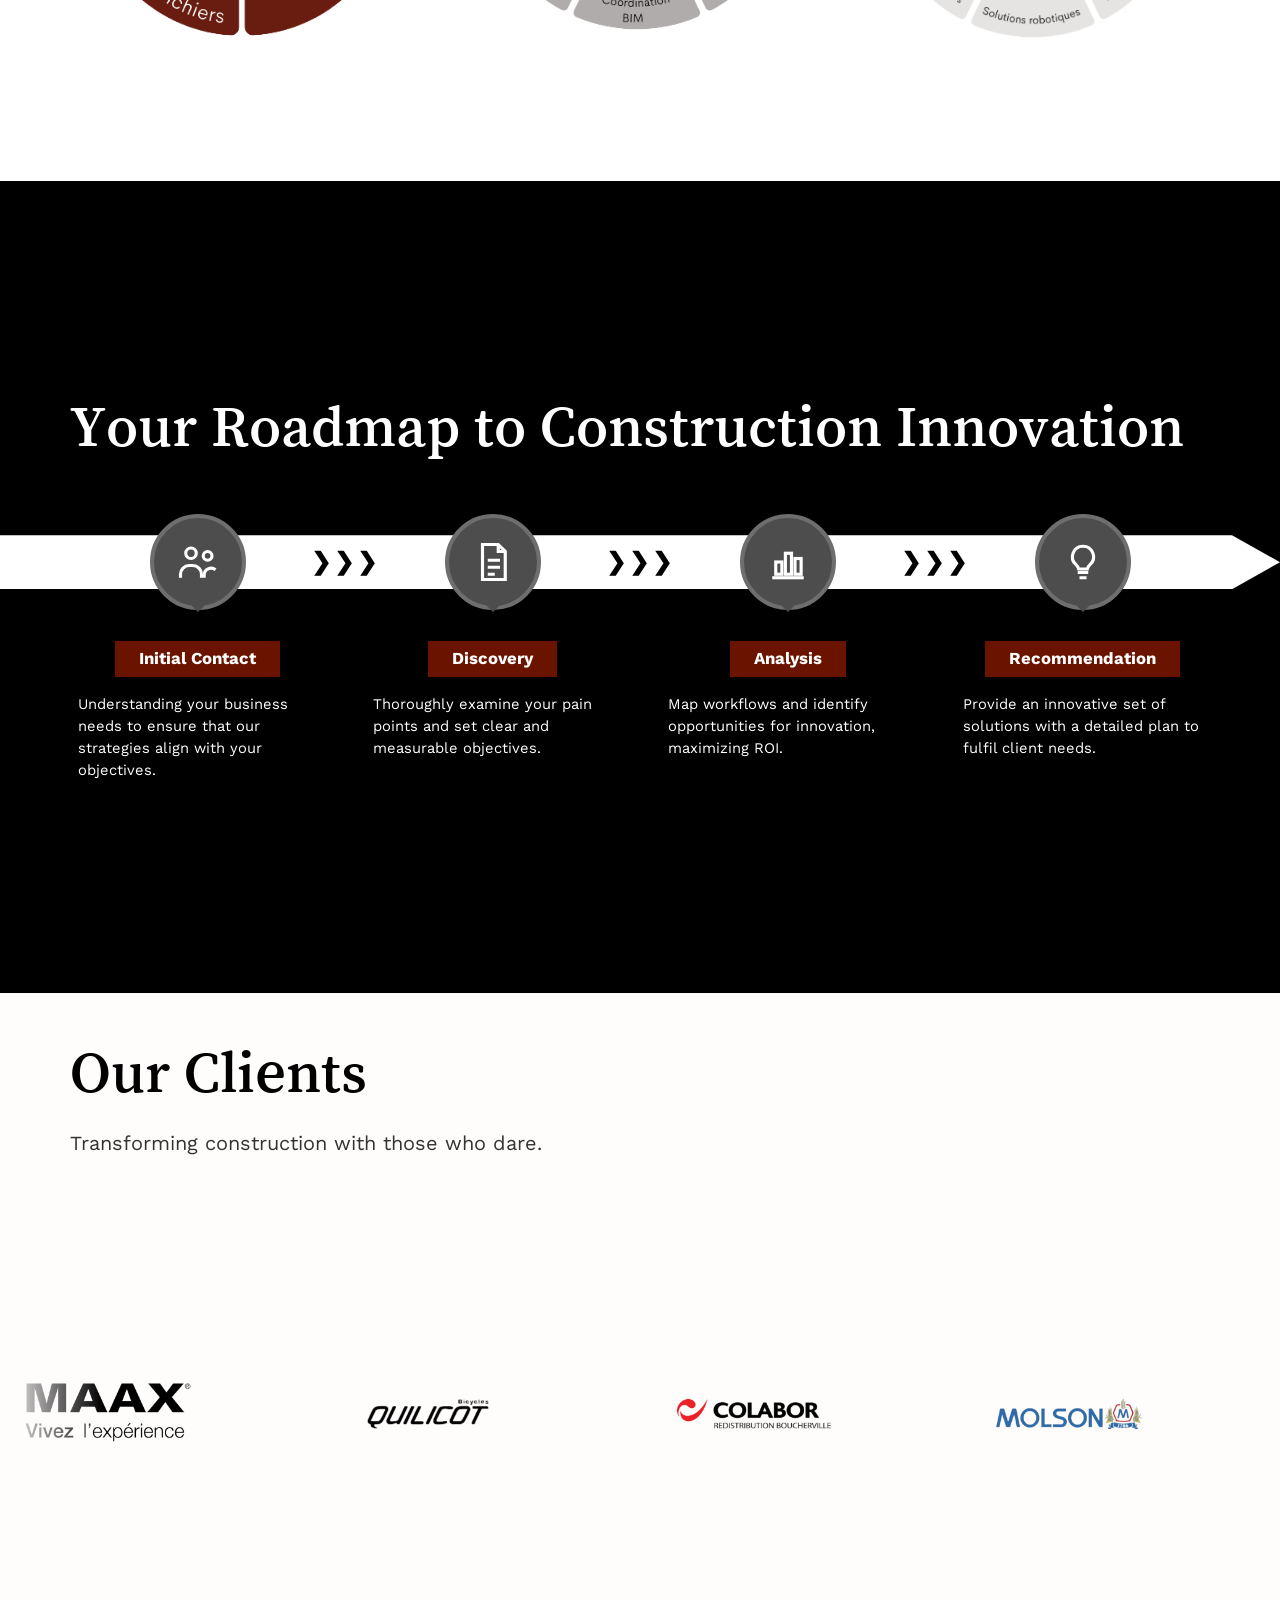
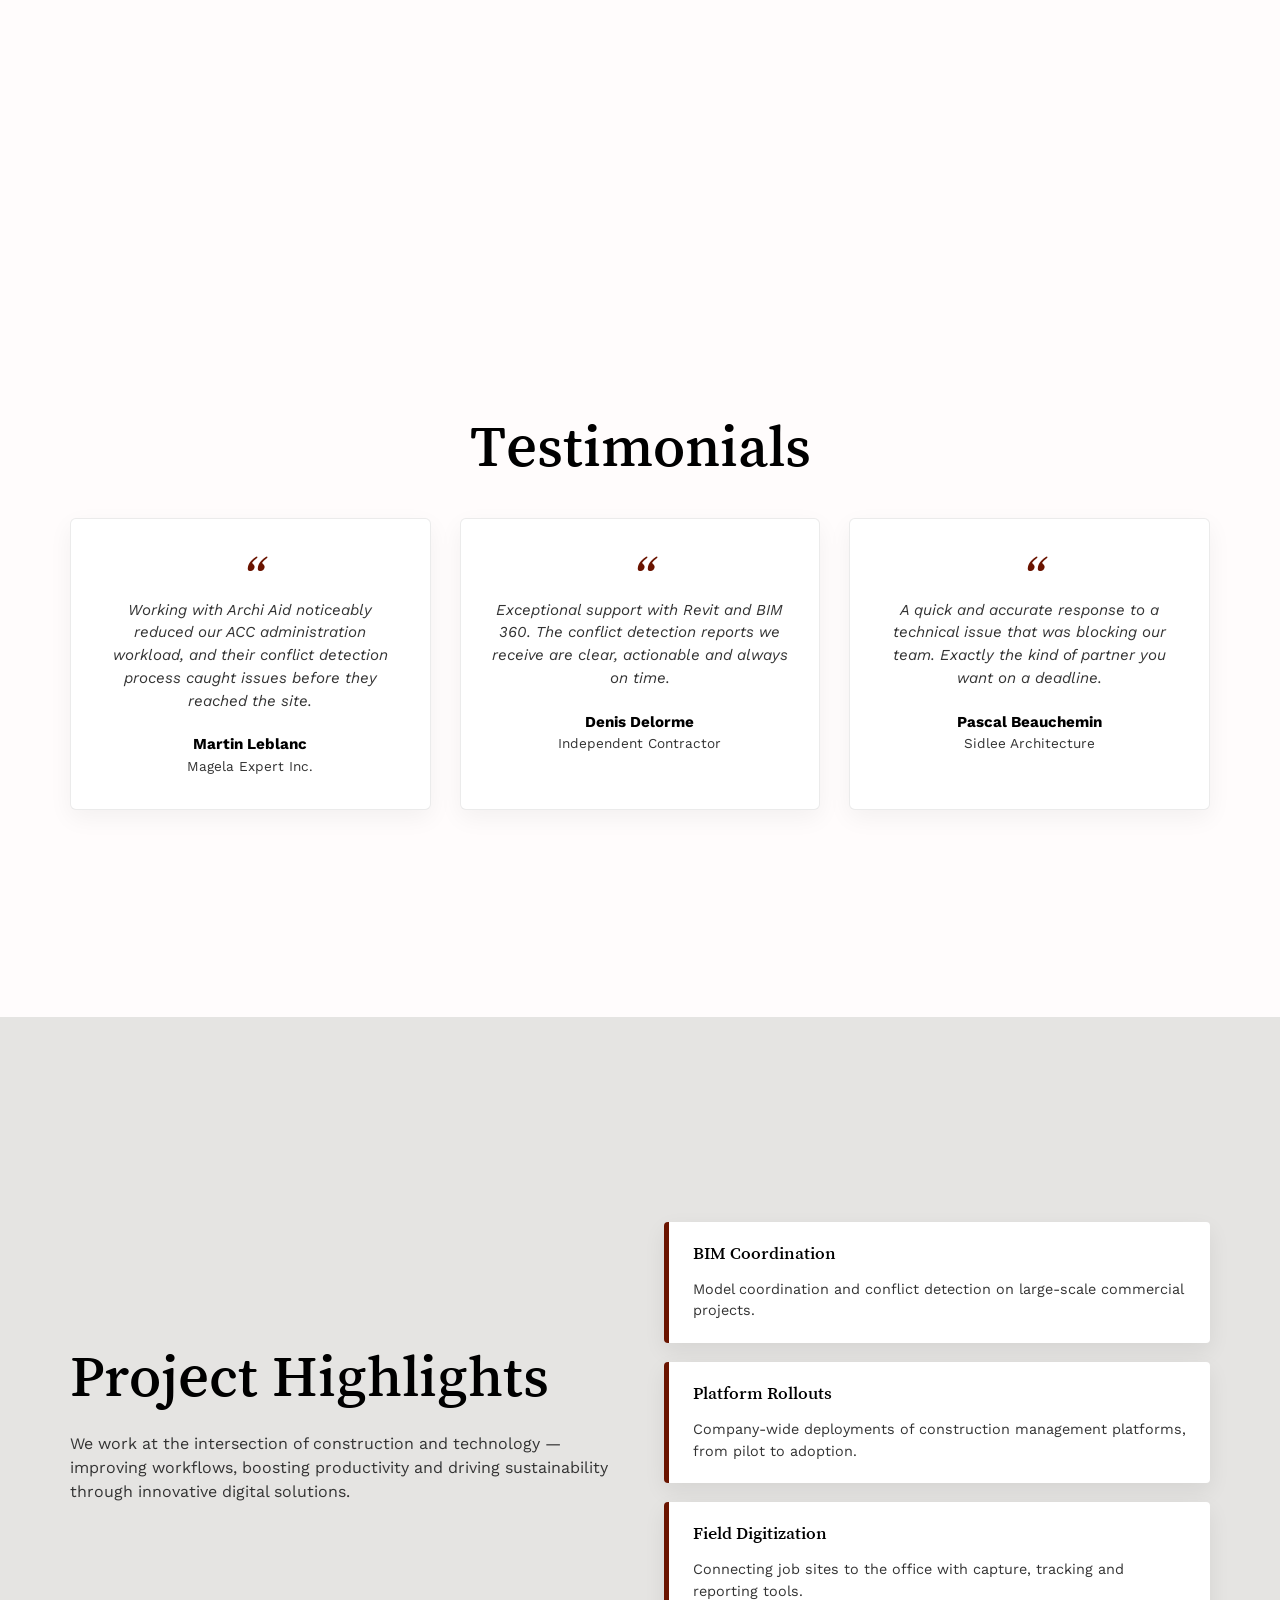
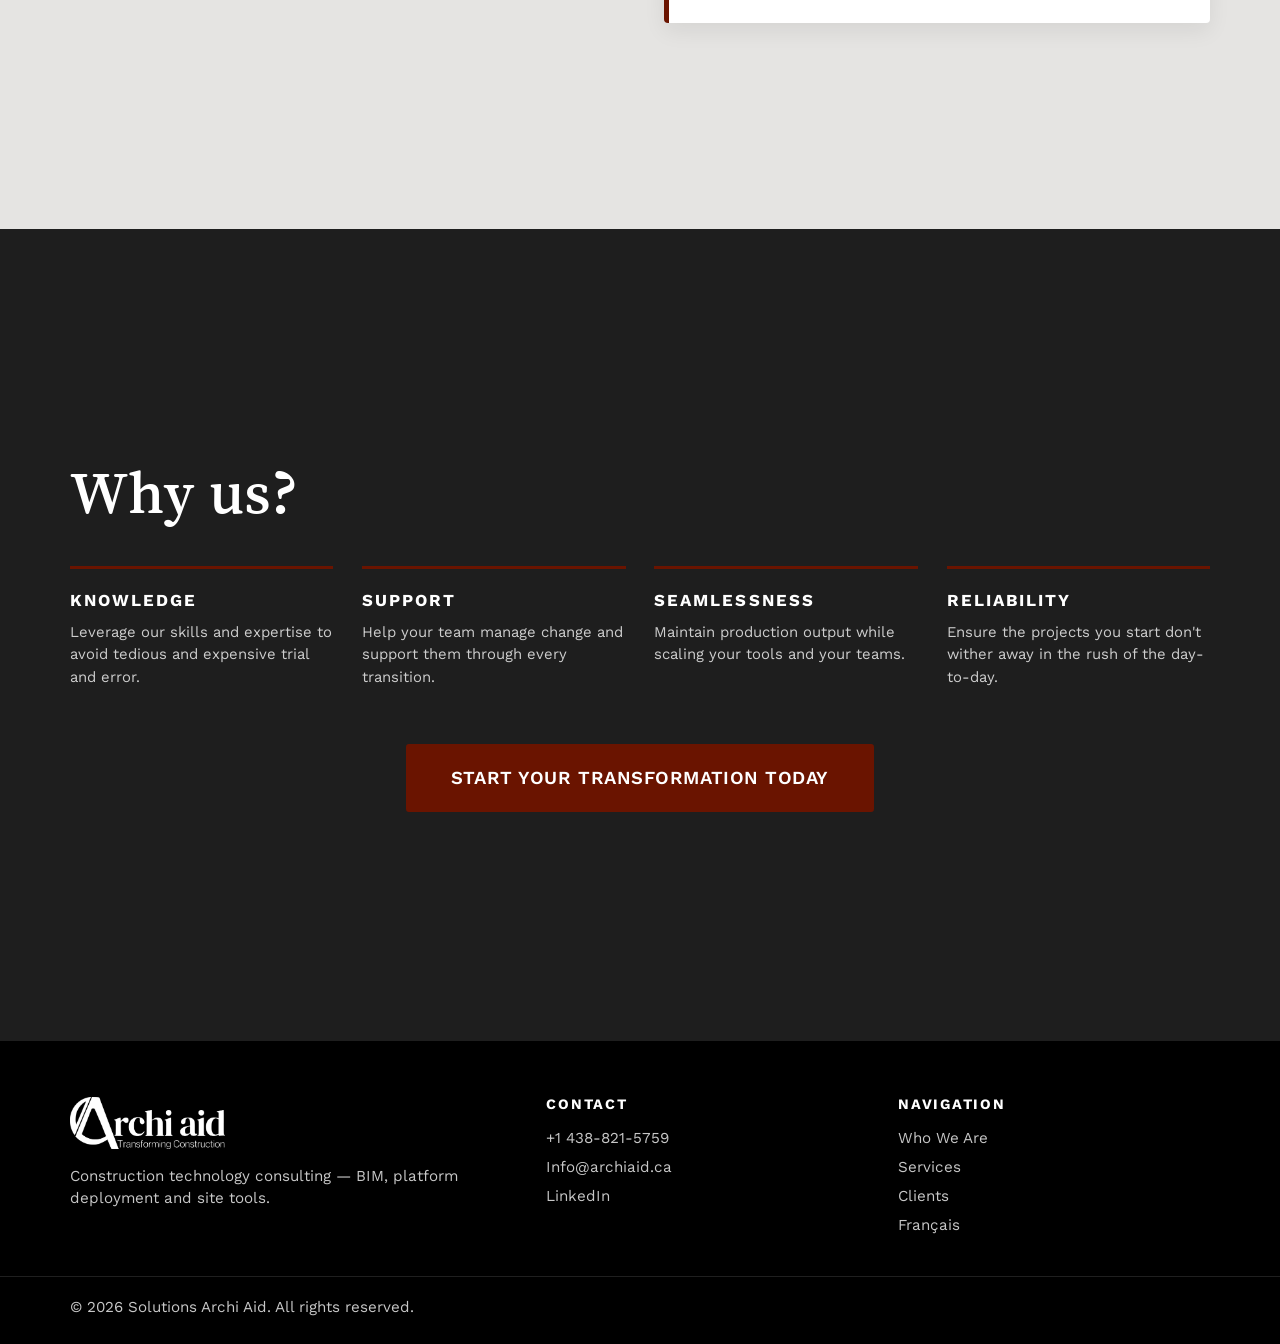
==== commit 98483072: "Nos Clients : texte en haut de section et carrousel de logos agrandis Co-Authored-By: Claude Fable 5" ====
--- a/index.html
+++ b/index.html
@@ -191,7 +191,9 @@
       <div class="container">
         <h2>Our Clients</h2>
         <p class="section-lead">Transforming construction with those who dare.</p>
-        <div class="client-grid">
+      </div>
+      <div class="marquee marquee-clients" aria-label="Our client logos">
+        <div class="marquee-track">
           <img src="assets/img/clients/Bain-Maax.png" alt="Bain Maax">
           <img src="assets/img/clients/Bicycles-Quilicot.png" alt="Bicycles Quilicot">
           <img src="assets/img/clients/Colabor.png" alt="Colabor">
@@ -199,7 +201,16 @@
           <img src="assets/img/clients/Mondou.png" alt="Mondou">
           <img src="assets/img/clients/Trevi.png" alt="Trévi">
           <img src="assets/img/clients/Structube.png" alt="Structube">
-          <img src="assets/img/clients/Client-Logo-Website-2.png" alt="Client">
+          <img src="assets/img/clients/Client-Logo-Website-2.png" alt="Pinnacle Infotech">
+          <!-- doublon pour le défilement continu -->
+          <img src="assets/img/clients/Bain-Maax.png" alt="" aria-hidden="true">
+          <img src="assets/img/clients/Bicycles-Quilicot.png" alt="" aria-hidden="true">
+          <img src="assets/img/clients/Colabor.png" alt="" aria-hidden="true">
+          <img src="assets/img/clients/Molson.png" alt="" aria-hidden="true">
+          <img src="assets/img/clients/Mondou.png" alt="" aria-hidden="true">
+          <img src="assets/img/clients/Trevi.png" alt="" aria-hidden="true">
+          <img src="assets/img/clients/Structube.png" alt="" aria-hidden="true">
+          <img src="assets/img/clients/Client-Logo-Website-2.png" alt="" aria-hidden="true">
         </div>
       </div>
     </section>
--- a/css/styles.css
+++ b/css/styles.css
@@ -400,23 +400,23 @@
   .roadmap-step + .roadmap-step::before { display: none; }
 }
 
-/* ---------- Clients ---------- */
-.client-grid {
-  display: grid;
-  grid-template-columns: repeat(4, 1fr);
-  gap: 2rem;
-  margin-top: 2.5rem;
-  align-items: center;
-}
-.client-grid img {
-  max-height: 130px;
+/* ---------- Clients (carrousel défilant) ---------- */
+#clients {
+  justify-content: flex-start;
+  padding-top: clamp(1.5rem, 5vh, 3rem);
+}
+.marquee-clients .marquee-track {
+  gap: 6.5rem;
+  animation-duration: 34s;
+}
+.marquee-clients .marquee-track img {
+  height: clamp(140px, 24vh, 230px);
   width: auto;
-  margin-inline: auto;
-  filter: grayscale(1);
-  opacity: 0.75;
-  transition: filter 0.2s ease, opacity 0.2s ease;
-}
-.client-grid img:hover { filter: none; opacity: 1; }
+}
+@media (max-width: 680px) {
+  .marquee-clients .marquee-track { gap: 3.5rem; }
+  .marquee-clients .marquee-track img { height: 110px; }
+}
 
 /* ---------- Témoignages ---------- */
 .testimonial {
